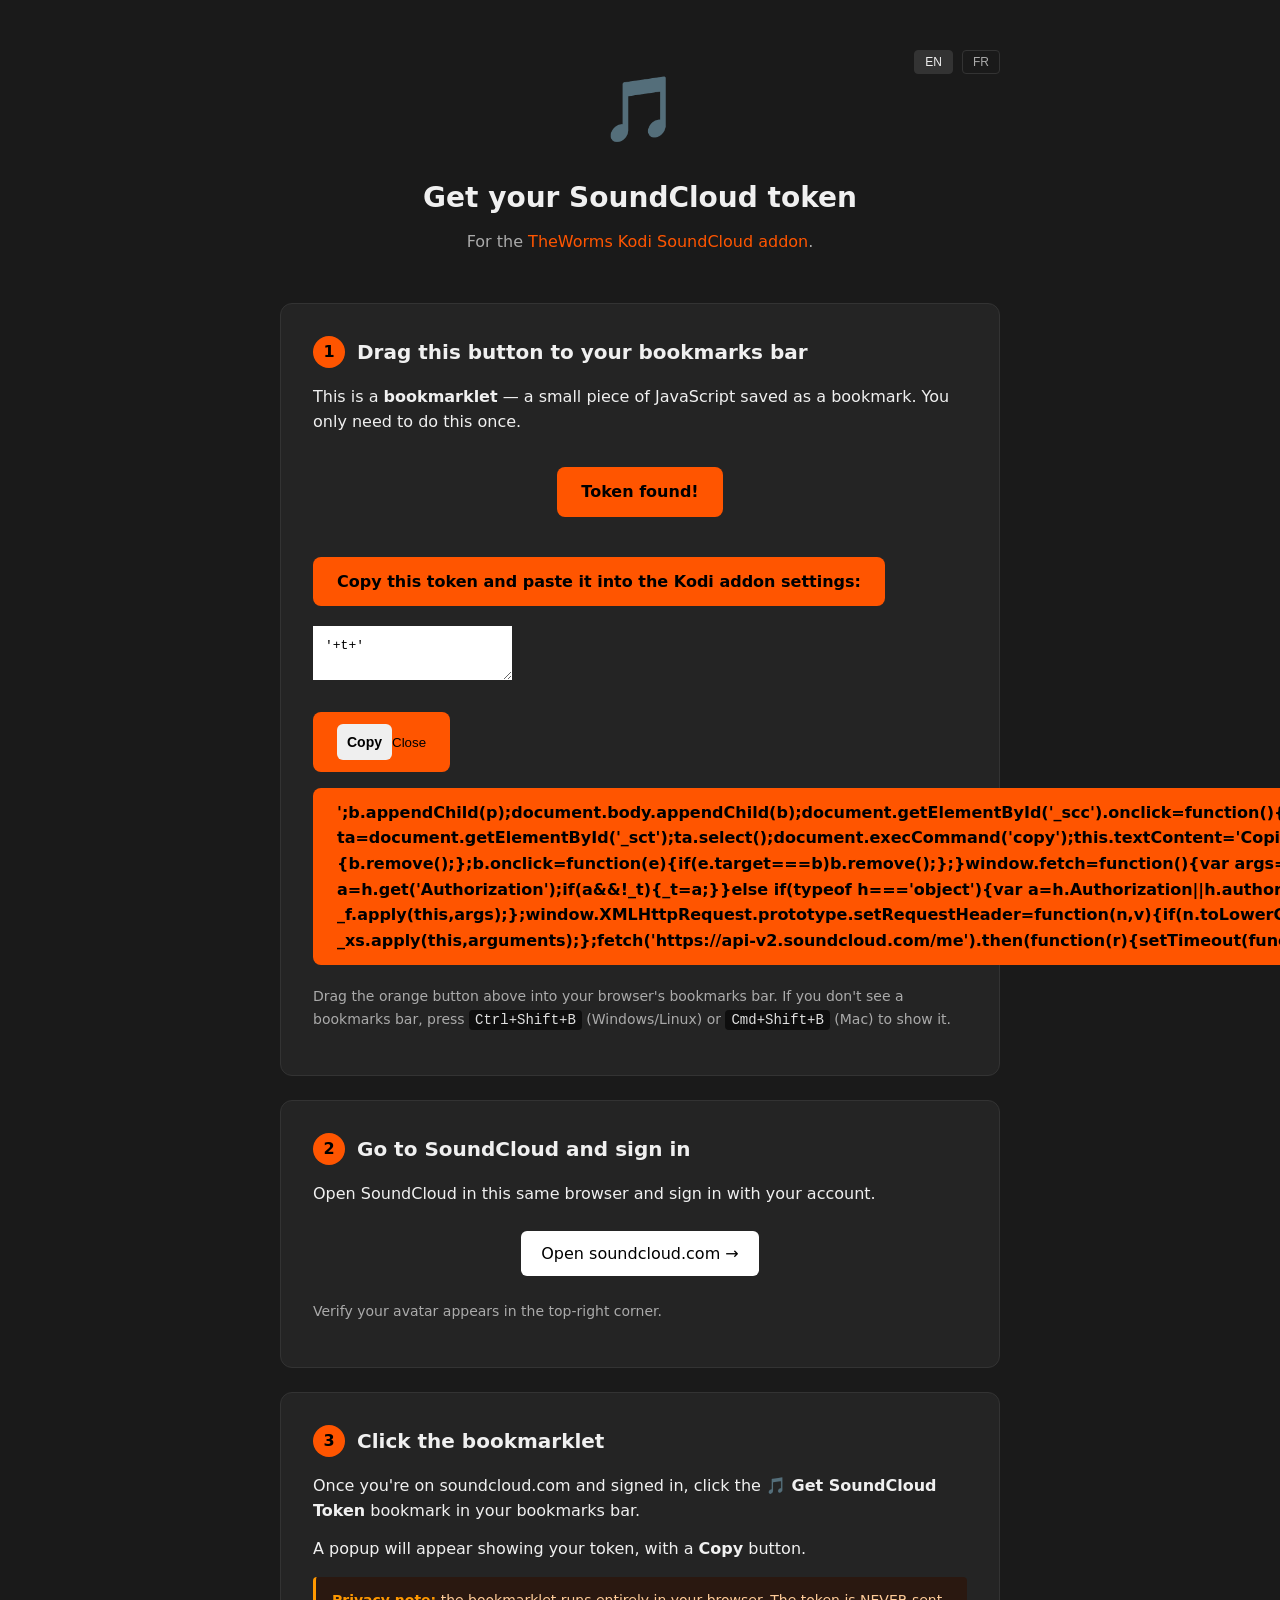
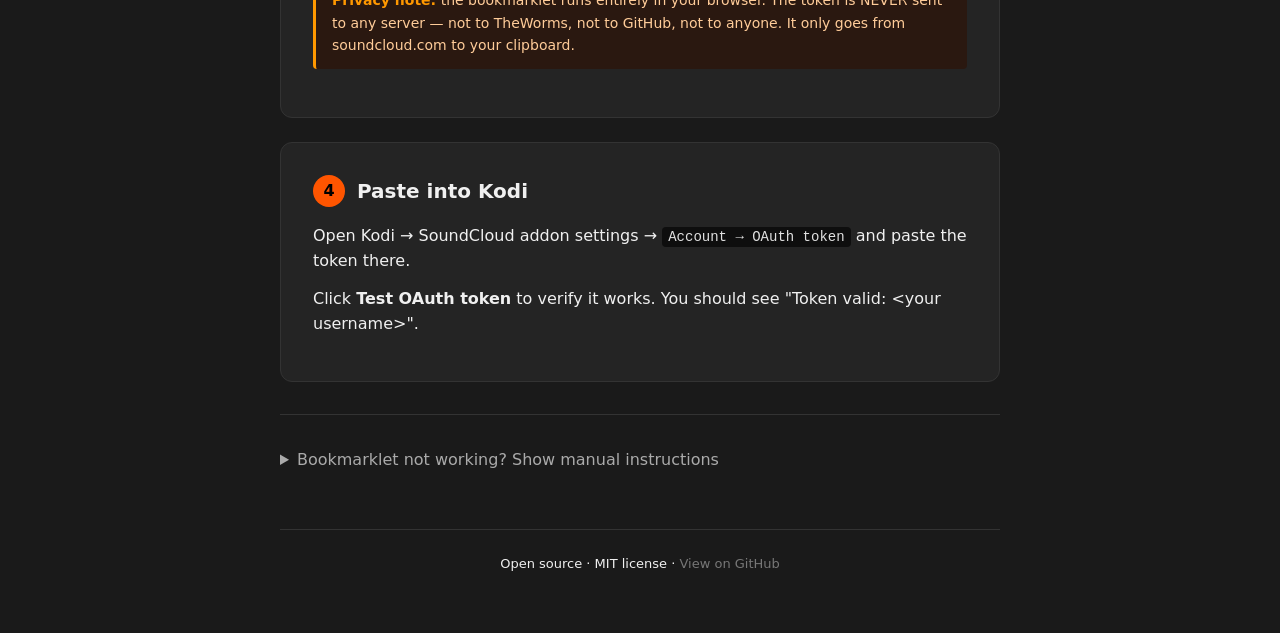
==== docs/get-token.html @ a40ebe68 "Release 5.9.5 — web helper + bookmarklet for token retrieval" ====
<!DOCTYPE html>
<html lang="en">
<head>
<meta charset="UTF-8">
<meta name="viewport" content="width=device-width, initial-scale=1.0">
<title>Get your SoundCloud OAuth token — Kodi addon helper</title>
<meta name="description" content="Helper page for the Kodi SoundCloud addon: drag the bookmarklet to your browser, click it while logged into soundcloud.com, copy the token, paste into Kodi.">
<style>
:root {
  --bg: #1a1a1a;
  --bg-elev: #242424;
  --bg-code: #0e0e0e;
  --fg: #f0f0f0;
  --fg-dim: #aaa;
  --fg-muted: #777;
  --accent: #ff5500;
  --accent-hover: #ff7733;
  --border: #333;
  --success: #4caf50;
  --warning: #ff9800;
}
* { box-sizing: border-box; margin: 0; padding: 0; }
body {
  font-family: -apple-system, BlinkMacSystemFont, "Segoe UI", system-ui, sans-serif;
  background: var(--bg);
  color: var(--fg);
  line-height: 1.6;
  padding: 0 16px;
}
.container {
  max-width: 720px;
  margin: 0 auto;
  padding: 48px 0;
}
header {
  text-align: center;
  margin-bottom: 48px;
}
header .logo {
  display: inline-block;
  font-size: 64px;
  margin-bottom: 16px;
}
h1 {
  font-size: 28px;
  font-weight: 600;
  margin-bottom: 8px;
}
header p {
  color: var(--fg-dim);
  font-size: 16px;
}
section {
  background: var(--bg-elev);
  border-radius: 12px;
  padding: 32px;
  margin-bottom: 24px;
  border: 1px solid var(--border);
}
section h2 {
  font-size: 20px;
  margin-bottom: 16px;
  display: flex;
  align-items: center;
  gap: 12px;
}
section h2 .step-num {
  display: inline-flex;
  align-items: center;
  justify-content: center;
  width: 32px;
  height: 32px;
  background: var(--accent);
  color: #000;
  font-weight: 700;
  border-radius: 50%;
  font-size: 16px;
  flex-shrink: 0;
}
p { margin-bottom: 12px; color: var(--fg); }
p.subtle { color: var(--fg-dim); font-size: 14px; }
a { color: var(--accent); text-decoration: none; }
a:hover { color: var(--accent-hover); text-decoration: underline; }
.bookmarklet {
  display: inline-block;
  background: var(--accent);
  color: #000;
  padding: 12px 24px;
  border-radius: 8px;
  font-weight: 600;
  font-size: 16px;
  text-decoration: none;
  cursor: grab;
  margin: 8px 0;
  user-select: none;
  transition: background 0.15s;
}
.bookmarklet:hover {
  background: var(--accent-hover);
  text-decoration: none;
}
.bookmarklet:active { cursor: grabbing; }
.btn-soundcloud {
  display: inline-block;
  background: #fff;
  color: #000;
  padding: 10px 20px;
  border-radius: 6px;
  font-weight: 500;
  margin: 8px 0;
}
.btn-soundcloud:hover { background: #f0f0f0; text-decoration: none; color: #000; }
code, .code-block {
  font-family: "SF Mono", Menlo, Consolas, monospace;
  background: var(--bg-code);
  padding: 2px 6px;
  border-radius: 4px;
  font-size: 14px;
  color: #e0e0e0;
}
.code-block {
  display: block;
  padding: 12px 16px;
  border-radius: 6px;
  word-break: break-all;
  margin: 12px 0;
  border: 1px solid var(--border);
}
ol { padding-left: 24px; margin: 12px 0; }
ol li { margin-bottom: 8px; }
.note {
  background: #2a1810;
  border-left: 3px solid var(--warning);
  padding: 12px 16px;
  margin: 16px 0;
  border-radius: 4px;
  font-size: 14px;
  color: #ffcc99;
}
.note strong { color: var(--warning); }
.fallback {
  margin-top: 32px;
  padding-top: 24px;
  border-top: 1px solid var(--border);
}
.fallback summary {
  cursor: pointer;
  font-weight: 500;
  padding: 8px 0;
  color: var(--fg-dim);
}
.fallback summary:hover { color: var(--fg); }
.fallback[open] summary { margin-bottom: 16px; }
footer {
  text-align: center;
  margin-top: 48px;
  padding-top: 24px;
  border-top: 1px solid var(--border);
  color: var(--fg-muted);
  font-size: 13px;
}
footer a { color: var(--fg-muted); }
.lang-switch {
  text-align: right;
  margin-bottom: -16px;
}
.lang-switch button {
  background: transparent;
  border: 1px solid var(--border);
  color: var(--fg-dim);
  padding: 4px 10px;
  border-radius: 4px;
  font-size: 12px;
  cursor: pointer;
  margin-left: 4px;
}
.lang-switch button.active {
  background: var(--border);
  color: var(--fg);
}
[data-lang-fr] { display: none; }
body.lang-fr [data-lang-fr] { display: block; }
body.lang-fr [data-lang-en] { display: none; }
body.lang-fr .lang-switch button[data-lang="en"] { background: transparent; color: var(--fg-dim); }
body.lang-fr .lang-switch button[data-lang="fr"] { background: var(--border); color: var(--fg); }
</style>
</head>
<body>
<div class="container">

<div class="lang-switch">
  <button data-lang="en" class="active" onclick="document.body.classList.remove('lang-fr')">EN</button>
  <button data-lang="fr" onclick="document.body.classList.add('lang-fr')">FR</button>
</div>

<header>
  <div class="logo">🎵</div>
  <h1 data-lang-en>Get your SoundCloud token</h1>
  <h1 data-lang-fr>Obtenez votre jeton SoundCloud</h1>
  <p data-lang-en>For the <a href="https://github.com/TheWorms/kodi-addon-soundcloud">TheWorms Kodi SoundCloud addon</a>.</p>
  <p data-lang-fr>Pour le <a href="https://github.com/TheWorms/kodi-addon-soundcloud">module SoundCloud Kodi de TheWorms</a>.</p>
</header>

<section>
  <h2><span class="step-num">1</span> <span data-lang-en>Drag this button to your bookmarks bar</span><span data-lang-fr>Glissez ce bouton dans votre barre de favoris</span></h2>
  <p data-lang-en>This is a <strong>bookmarklet</strong> — a small piece of JavaScript saved as a bookmark. You only need to do this once.</p>
  <p data-lang-fr>C'est un <strong>bookmarklet</strong> — un petit script JavaScript sauvegardé comme favori. À faire une seule fois.</p>

  <p style="text-align: center; margin: 24px 0;">
    <a class="bookmarklet" href="javascript:(function(){var _f=window.fetch;var _x=window.XMLHttpRequest.prototype.open;var _xs=window.XMLHttpRequest.prototype.setRequestHeader;var _t=null;function _show(t){if(t&&t.startsWith('OAuth ')){t=t.substring(6);}if(!t){alert('Token not found. Make sure you are logged into SoundCloud and try refreshing the page first.');return;}var b=document.createElement('div');b.style.cssText='position:fixed;top:0;left:0;width:100%25;height:100%25;background:rgba(0,0,0,0.85);z-index:2147483647;display:flex;align-items:center;justify-content:center;font-family:system-ui,sans-serif;';var p=document.createElement('div');p.style.cssText='background:%23242424;color:%23f0f0f0;padding:32px;border-radius:12px;max-width:520px;width:90%25;box-shadow:0 20px 60px rgba(0,0,0,0.5);border:1px solid %23333;';p.innerHTML='<h2 style=\"font-size:20px;margin:0 0 16px 0;color:%23ff5500;\">Token found!</h2><p style=\"margin:0 0 12px 0;color:%23aaa;\">Copy this token and paste it into the Kodi addon settings:</p><textarea readonly style=\"width:100%25;font-family:monospace;font-size:13px;padding:12px;background:%230e0e0e;color:%23f0f0f0;border:1px solid %23444;border-radius:6px;resize:none;height:80px;word-break:break-all;\" id=\"_sct\">'+t+'</textarea><div style=\"display:flex;gap:8px;margin-top:16px;\"><button id=\"_scc\" style=\"flex:1;background:%23ff5500;color:%23000;border:0;padding:10px;border-radius:6px;font-weight:600;cursor:pointer;font-size:14px;\">Copy</button><button id=\"_scx\" style=\"flex:1;background:transparent;color:%23aaa;border:1px solid %23444;padding:10px;border-radius:6px;cursor:pointer;font-size:14px;\">Close</button></div>';b.appendChild(p);document.body.appendChild(b);document.getElementById('_scc').onclick=function(){var ta=document.getElementById('_sct');ta.select();document.execCommand('copy');this.textContent='Copied!';this.style.background='%234caf50';};document.getElementById('_scx').onclick=function(){b.remove();};b.onclick=function(e){if(e.target===b)b.remove();};}window.fetch=function(){var args=arguments;if(args[1]&&args[1].headers){var h=args[1].headers;if(h instanceof Headers){var a=h.get('Authorization');if(a&&!_t){_t=a;}}else if(typeof h==='object'){var a=h.Authorization||h.authorization;if(a&&!_t){_t=a;}}}return _f.apply(this,args);};window.XMLHttpRequest.prototype.setRequestHeader=function(n,v){if(n.toLowerCase()==='authorization'&&v&&!_t){_t=v;}return _xs.apply(this,arguments);};fetch('https://api-v2.soundcloud.com/me').then(function(r){setTimeout(function(){_show(_t);},100);}).catch(function(){_show(_t);});})();">🎵 Get SoundCloud Token</a>
  </p>

  <p class="subtle" data-lang-en>Drag the orange button above into your browser's bookmarks bar. If you don't see a bookmarks bar, press <code>Ctrl+Shift+B</code> (Windows/Linux) or <code>Cmd+Shift+B</code> (Mac) to show it.</p>
  <p class="subtle" data-lang-fr>Glissez le bouton orange ci-dessus dans la barre de favoris de votre navigateur. Si vous ne voyez pas la barre de favoris, appuyez sur <code>Ctrl+Maj+B</code> (Windows/Linux) ou <code>Cmd+Maj+B</code> (Mac) pour l'afficher.</p>
</section>

<section>
  <h2><span class="step-num">2</span> <span data-lang-en>Go to SoundCloud and sign in</span><span data-lang-fr>Allez sur SoundCloud et connectez-vous</span></h2>
  <p data-lang-en>Open SoundCloud in this same browser and sign in with your account.</p>
  <p data-lang-fr>Ouvrez SoundCloud dans ce même navigateur et connectez-vous à votre compte.</p>
  <p style="text-align: center; margin: 16px 0;">
    <a href="https://soundcloud.com" target="_blank" class="btn-soundcloud" data-lang-en>Open soundcloud.com →</a>
    <a href="https://soundcloud.com" target="_blank" class="btn-soundcloud" data-lang-fr>Ouvrir soundcloud.com →</a>
  </p>
  <p class="subtle" data-lang-en>Verify your avatar appears in the top-right corner.</p>
  <p class="subtle" data-lang-fr>Vérifiez que votre avatar apparaît en haut à droite.</p>
</section>

<section>
  <h2><span class="step-num">3</span> <span data-lang-en>Click the bookmarklet</span><span data-lang-fr>Cliquez sur le bookmarklet</span></h2>
  <p data-lang-en>Once you're on soundcloud.com and signed in, click the <strong>🎵 Get SoundCloud Token</strong> bookmark in your bookmarks bar.</p>
  <p data-lang-fr>Une fois sur soundcloud.com et connecté, cliquez sur le favori <strong>🎵 Get SoundCloud Token</strong> dans votre barre de favoris.</p>
  <p data-lang-en>A popup will appear showing your token, with a <strong>Copy</strong> button.</p>
  <p data-lang-fr>Une popup apparaîtra avec votre jeton et un bouton <strong>Copy</strong>.</p>

  <div class="note">
    <strong data-lang-en>Privacy note:</strong>
    <strong data-lang-fr>Note sur la confidentialité :</strong>
    <span data-lang-en> the bookmarklet runs entirely in your browser. The token is NEVER sent to any server — not to TheWorms, not to GitHub, not to anyone. It only goes from soundcloud.com to your clipboard.</span>
    <span data-lang-fr> le bookmarklet s'exécute entièrement dans votre navigateur. Le jeton n'est JAMAIS envoyé à un serveur — ni à TheWorms, ni à GitHub, à personne. Il va uniquement de soundcloud.com vers votre presse-papier.</span>
  </div>
</section>

<section>
  <h2><span class="step-num">4</span> <span data-lang-en>Paste into Kodi</span><span data-lang-fr>Collez dans Kodi</span></h2>
  <p data-lang-en>Open Kodi → SoundCloud addon settings → <code>Account → OAuth token</code> and paste the token there.</p>
  <p data-lang-fr>Ouvrez Kodi → paramètres du module SoundCloud → <code>Compte → Jeton OAuth</code> et collez le jeton.</p>
  <p data-lang-en>Click <strong>Test OAuth token</strong> to verify it works. You should see "Token valid: &lt;your username&gt;".</p>
  <p data-lang-fr>Cliquez sur <strong>Tester le jeton</strong> pour vérifier. Vous devriez voir "Jeton valide : &lt;votre nom d'utilisateur&gt;".</p>
</section>

<details class="fallback">
  <summary data-lang-en>Bookmarklet not working? Show manual instructions</summary>
  <summary data-lang-fr>Le bookmarklet ne fonctionne pas ? Voir les instructions manuelles</summary>

  <p data-lang-en>If the bookmarklet doesn't work (some browser policies block them), follow this manual procedure:</p>
  <p data-lang-fr>Si le bookmarklet ne fonctionne pas (certaines politiques de navigateur les bloquent), suivez cette procédure manuelle :</p>

  <ol>
    <li data-lang-en>Open <a href="https://soundcloud.com" target="_blank">https://soundcloud.com</a> and sign in.</li>
    <li data-lang-fr>Ouvrez <a href="https://soundcloud.com" target="_blank">https://soundcloud.com</a> et connectez-vous.</li>

    <li data-lang-en>Press <code>F12</code> to open Developer Tools.</li>
    <li data-lang-fr>Appuyez sur <code>F12</code> pour ouvrir les outils développeur.</li>

    <li data-lang-en>Click the <strong>Network</strong> tab.</li>
    <li data-lang-fr>Cliquez sur l'onglet <strong>Network</strong>.</li>

    <li data-lang-en>In the filter box, type: <code>api-v2</code></li>
    <li data-lang-fr>Dans le filtre, tapez : <code>api-v2</code></li>

    <li data-lang-en>Reload the page with <code>F5</code>.</li>
    <li data-lang-fr>Rechargez la page avec <code>F5</code>.</li>

    <li data-lang-en>Click any request in the list (e.g. <code>me</code> or <code>featured-tracks</code>).</li>
    <li data-lang-fr>Cliquez sur une requête (ex. <code>me</code> ou <code>featured-tracks</code>).</li>

    <li data-lang-en>Scroll to <strong>Request Headers</strong> in the right panel.</li>
    <li data-lang-fr>Défilez jusqu'à <strong>Request Headers</strong> dans le panneau de droite.</li>

    <li data-lang-en>Find the line <code>Authorization: OAuth XXXXXX</code>.</li>
    <li data-lang-fr>Trouvez la ligne <code>Authorization: OAuth XXXXXX</code>.</li>

    <li data-lang-en>Copy <strong>only what comes after</strong> <code>OAuth </code> (no leading space).</li>
    <li data-lang-fr>Copiez <strong>uniquement ce qui suit</strong> <code>OAuth </code> (sans espace au début).</li>

    <li data-lang-en>Paste into Kodi addon settings → Account → OAuth token.</li>
    <li data-lang-fr>Collez dans les paramètres Kodi → Compte → Jeton OAuth.</li>
  </ol>

  <p class="subtle" data-lang-en><strong>Common mistake:</strong> do not copy the cookie named <code>oauth_token</code> (under Application → Cookies). It looks similar but is rejected by the API.</p>
  <p class="subtle" data-lang-fr><strong>Erreur courante :</strong> ne copiez pas le cookie nommé <code>oauth_token</code> (sous Application → Cookies). Il ressemble beaucoup mais est rejeté par l'API.</p>
</details>

<footer>
  <p data-lang-en>Open source · MIT license · <a href="https://github.com/TheWorms/kodi-addon-soundcloud">View on GitHub</a></p>
  <p data-lang-fr>Open source · Licence MIT · <a href="https://github.com/TheWorms/kodi-addon-soundcloud">Voir sur GitHub</a></p>
</footer>

</div>

<script>
// Auto-detect French browser language
if (navigator.language && navigator.language.toLowerCase().startsWith('fr')) {
  document.body.classList.add('lang-fr');
  document.querySelectorAll('.lang-switch button').forEach(function(b) {
    b.classList.remove('active');
    if (b.dataset.lang === 'fr') b.classList.add('active');
  });
}
</script>

</body>
</html>
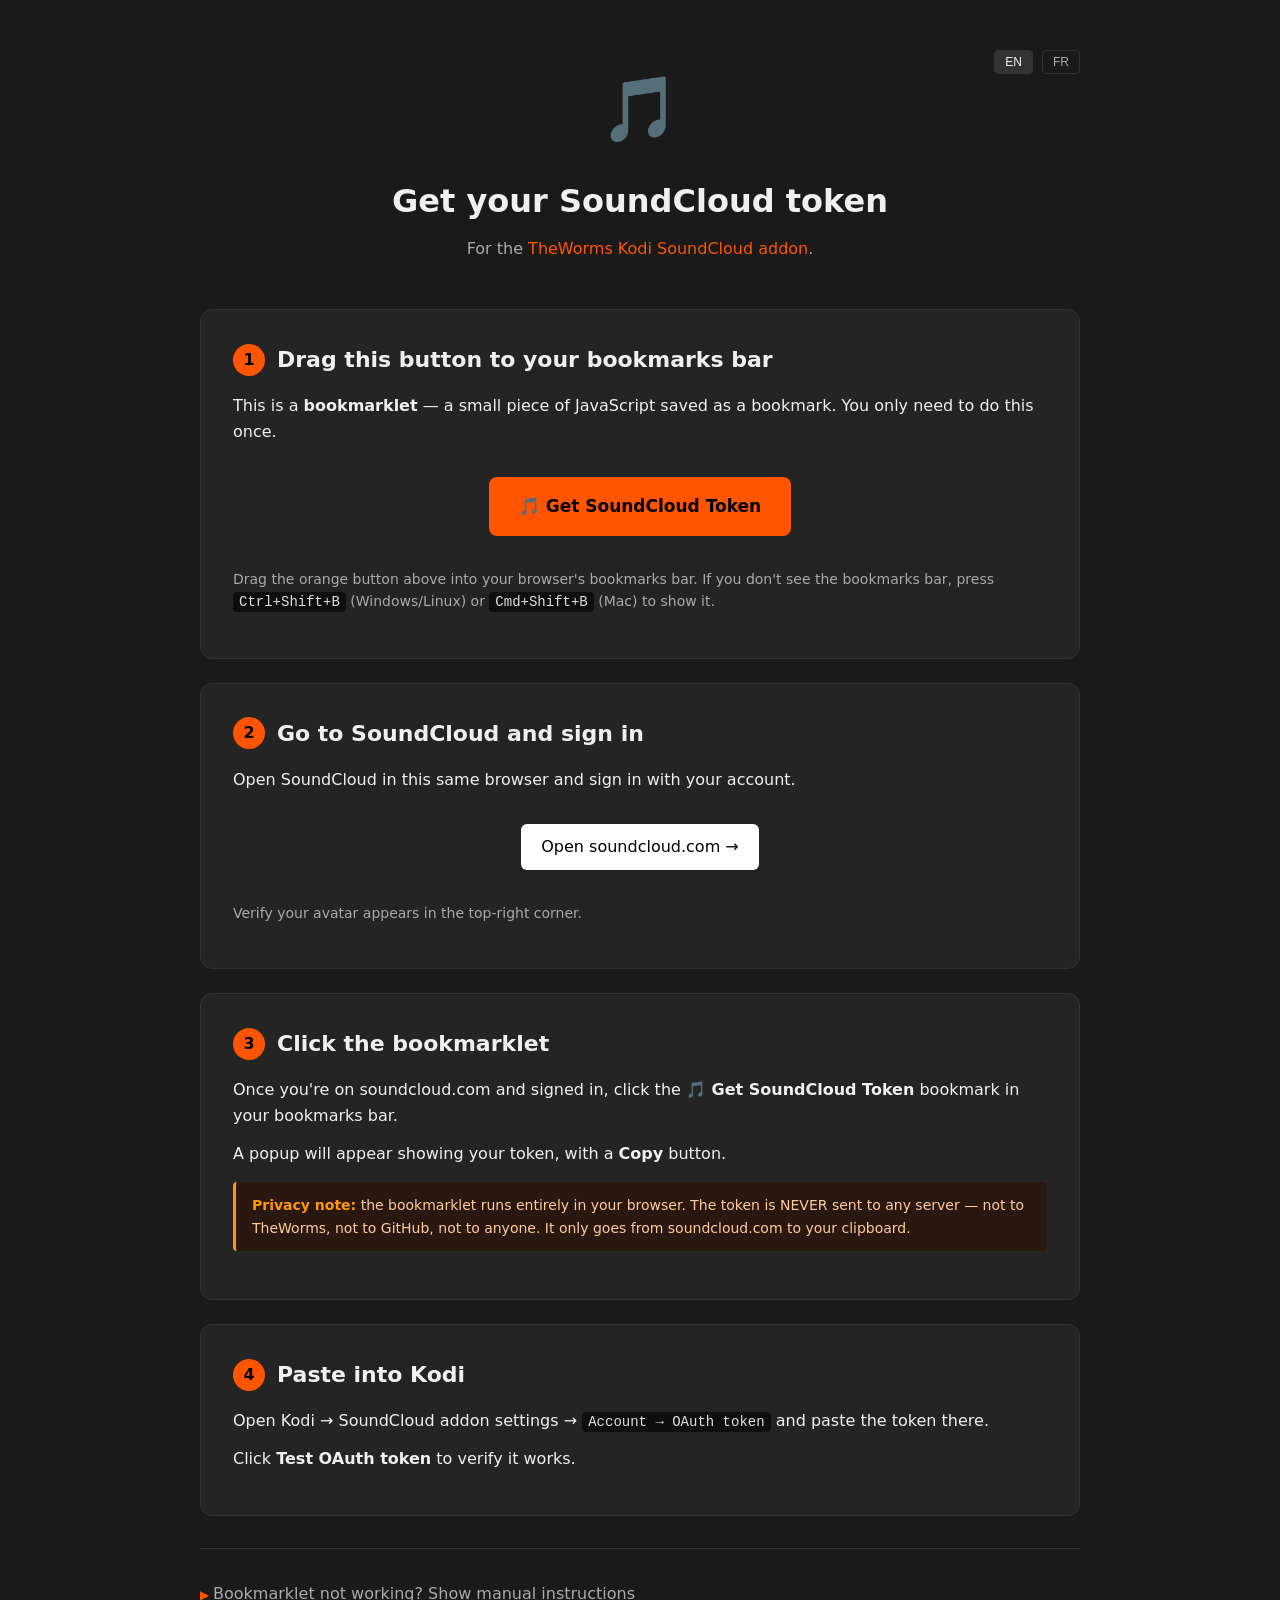
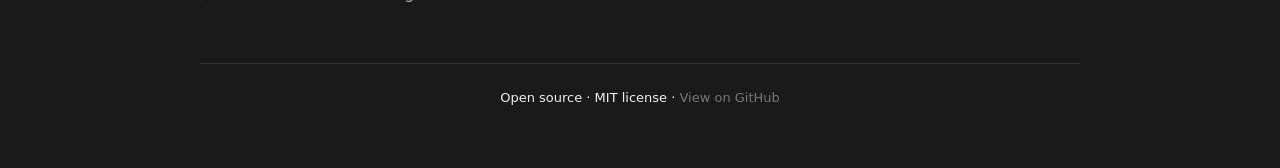
==== commit 9900d6ab: "Release 5.9.6 — helper page HTML injection fix" ====
--- a/docs/get-token.html
+++ b/docs/get-token.html
@@ -26,9 +26,10 @@
   color: var(--fg);
   line-height: 1.6;
   padding: 0 16px;
+  min-height: 100vh;
 }
 .container {
-  max-width: 720px;
+  max-width: 880px;
   margin: 0 auto;
   padding: 48px 0;
 }
@@ -42,7 +43,7 @@
   margin-bottom: 16px;
 }
 h1 {
-  font-size: 28px;
+  font-size: 32px;
   font-weight: 600;
   margin-bottom: 8px;
 }
@@ -58,7 +59,7 @@
   border: 1px solid var(--border);
 }
 section h2 {
-  font-size: 20px;
+  font-size: 22px;
   margin-bottom: 16px;
   display: flex;
   align-items: center;
@@ -81,35 +82,46 @@
 p.subtle { color: var(--fg-dim); font-size: 14px; }
 a { color: var(--accent); text-decoration: none; }
 a:hover { color: var(--accent-hover); text-decoration: underline; }
-.bookmarklet {
+#bookmarklet-btn {
   display: inline-block;
   background: var(--accent);
-  color: #000;
-  padding: 12px 24px;
+  color: #000 !important;
+  padding: 14px 28px;
   border-radius: 8px;
-  font-weight: 600;
-  font-size: 16px;
+  font-weight: 700;
+  font-size: 17px;
   text-decoration: none;
   cursor: grab;
   margin: 8px 0;
   user-select: none;
-  transition: background 0.15s;
-}
-.bookmarklet:hover {
+  transition: background 0.15s, transform 0.15s;
+  border: 2px solid transparent;
+}
+#bookmarklet-btn:hover {
   background: var(--accent-hover);
   text-decoration: none;
-}
-.bookmarklet:active { cursor: grabbing; }
+  color: #000 !important;
+  transform: translateY(-1px);
+}
+#bookmarklet-btn:active {
+  cursor: grabbing;
+  transform: translateY(0);
+}
 .btn-soundcloud {
   display: inline-block;
   background: #fff;
-  color: #000;
+  color: #000 !important;
   padding: 10px 20px;
   border-radius: 6px;
   font-weight: 500;
   margin: 8px 0;
-}
-.btn-soundcloud:hover { background: #f0f0f0; text-decoration: none; color: #000; }
+  text-decoration: none;
+}
+.btn-soundcloud:hover {
+  background: #f0f0f0;
+  text-decoration: none;
+  color: #000 !important;
+}
 code, .code-block {
   font-family: "SF Mono", Menlo, Consolas, monospace;
   background: var(--bg-code);
@@ -148,7 +160,15 @@
   font-weight: 500;
   padding: 8px 0;
   color: var(--fg-dim);
-}
+  list-style: none;
+}
+.fallback summary::-webkit-details-marker { display: none; }
+.fallback summary::before {
+  content: '\25B6  ';
+  color: var(--accent);
+  font-size: 12px;
+}
+.fallback[open] summary::before { content: '\25BC  '; }
 .fallback summary:hover { color: var(--fg); }
 .fallback[open] summary { margin-bottom: 16px; }
 footer {
@@ -183,6 +203,7 @@
 body.lang-fr [data-lang-en] { display: none; }
 body.lang-fr .lang-switch button[data-lang="en"] { background: transparent; color: var(--fg-dim); }
 body.lang-fr .lang-switch button[data-lang="fr"] { background: var(--border); color: var(--fg); }
+.center { text-align: center; margin: 24px 0; }
 </style>
 </head>
 <body>
@@ -194,7 +215,7 @@
 </div>
 
 <header>
-  <div class="logo">🎵</div>
+  <div class="logo">&#127925;</div>
   <h1 data-lang-en>Get your SoundCloud token</h1>
   <h1 data-lang-fr>Obtenez votre jeton SoundCloud</h1>
   <p data-lang-en>For the <a href="https://github.com/TheWorms/kodi-addon-soundcloud">TheWorms Kodi SoundCloud addon</a>.</p>
@@ -202,51 +223,67 @@
 </header>
 
 <section>
-  <h2><span class="step-num">1</span> <span data-lang-en>Drag this button to your bookmarks bar</span><span data-lang-fr>Glissez ce bouton dans votre barre de favoris</span></h2>
-  <p data-lang-en>This is a <strong>bookmarklet</strong> — a small piece of JavaScript saved as a bookmark. You only need to do this once.</p>
-  <p data-lang-fr>C'est un <strong>bookmarklet</strong> — un petit script JavaScript sauvegardé comme favori. À faire une seule fois.</p>
-
-  <p style="text-align: center; margin: 24px 0;">
-    <a class="bookmarklet" href="javascript:(function(){var _f=window.fetch;var _x=window.XMLHttpRequest.prototype.open;var _xs=window.XMLHttpRequest.prototype.setRequestHeader;var _t=null;function _show(t){if(t&&t.startsWith('OAuth ')){t=t.substring(6);}if(!t){alert('Token not found. Make sure you are logged into SoundCloud and try refreshing the page first.');return;}var b=document.createElement('div');b.style.cssText='position:fixed;top:0;left:0;width:100%25;height:100%25;background:rgba(0,0,0,0.85);z-index:2147483647;display:flex;align-items:center;justify-content:center;font-family:system-ui,sans-serif;';var p=document.createElement('div');p.style.cssText='background:%23242424;color:%23f0f0f0;padding:32px;border-radius:12px;max-width:520px;width:90%25;box-shadow:0 20px 60px rgba(0,0,0,0.5);border:1px solid %23333;';p.innerHTML='<h2 style=\"font-size:20px;margin:0 0 16px 0;color:%23ff5500;\">Token found!</h2><p style=\"margin:0 0 12px 0;color:%23aaa;\">Copy this token and paste it into the Kodi addon settings:</p><textarea readonly style=\"width:100%25;font-family:monospace;font-size:13px;padding:12px;background:%230e0e0e;color:%23f0f0f0;border:1px solid %23444;border-radius:6px;resize:none;height:80px;word-break:break-all;\" id=\"_sct\">'+t+'</textarea><div style=\"display:flex;gap:8px;margin-top:16px;\"><button id=\"_scc\" style=\"flex:1;background:%23ff5500;color:%23000;border:0;padding:10px;border-radius:6px;font-weight:600;cursor:pointer;font-size:14px;\">Copy</button><button id=\"_scx\" style=\"flex:1;background:transparent;color:%23aaa;border:1px solid %23444;padding:10px;border-radius:6px;cursor:pointer;font-size:14px;\">Close</button></div>';b.appendChild(p);document.body.appendChild(b);document.getElementById('_scc').onclick=function(){var ta=document.getElementById('_sct');ta.select();document.execCommand('copy');this.textContent='Copied!';this.style.background='%234caf50';};document.getElementById('_scx').onclick=function(){b.remove();};b.onclick=function(e){if(e.target===b)b.remove();};}window.fetch=function(){var args=arguments;if(args[1]&&args[1].headers){var h=args[1].headers;if(h instanceof Headers){var a=h.get('Authorization');if(a&&!_t){_t=a;}}else if(typeof h==='object'){var a=h.Authorization||h.authorization;if(a&&!_t){_t=a;}}}return _f.apply(this,args);};window.XMLHttpRequest.prototype.setRequestHeader=function(n,v){if(n.toLowerCase()==='authorization'&&v&&!_t){_t=v;}return _xs.apply(this,arguments);};fetch('https://api-v2.soundcloud.com/me').then(function(r){setTimeout(function(){_show(_t);},100);}).catch(function(){_show(_t);});})();">🎵 Get SoundCloud Token</a>
-  </p>
-
-  <p class="subtle" data-lang-en>Drag the orange button above into your browser's bookmarks bar. If you don't see a bookmarks bar, press <code>Ctrl+Shift+B</code> (Windows/Linux) or <code>Cmd+Shift+B</code> (Mac) to show it.</p>
+  <h2>
+    <span class="step-num">1</span>
+    <span data-lang-en>Drag this button to your bookmarks bar</span>
+    <span data-lang-fr>Glissez ce bouton dans votre barre de favoris</span>
+  </h2>
+  <p data-lang-en>This is a <strong>bookmarklet</strong> &mdash; a small piece of JavaScript saved as a bookmark. You only need to do this once.</p>
+  <p data-lang-fr>C'est un <strong>bookmarklet</strong> &mdash; un petit script JavaScript sauvegard&eacute; comme favori. &Agrave; faire une seule fois.</p>
+
+  <div class="center">
+    <a id="bookmarklet-btn" href="#" onclick="return false;" draggable="true">&#127925; Get SoundCloud Token</a>
+  </div>
+
+  <p class="subtle" data-lang-en>Drag the orange button above into your browser's bookmarks bar. If you don't see the bookmarks bar, press <code>Ctrl+Shift+B</code> (Windows/Linux) or <code>Cmd+Shift+B</code> (Mac) to show it.</p>
   <p class="subtle" data-lang-fr>Glissez le bouton orange ci-dessus dans la barre de favoris de votre navigateur. Si vous ne voyez pas la barre de favoris, appuyez sur <code>Ctrl+Maj+B</code> (Windows/Linux) ou <code>Cmd+Maj+B</code> (Mac) pour l'afficher.</p>
 </section>
 
 <section>
-  <h2><span class="step-num">2</span> <span data-lang-en>Go to SoundCloud and sign in</span><span data-lang-fr>Allez sur SoundCloud et connectez-vous</span></h2>
+  <h2>
+    <span class="step-num">2</span>
+    <span data-lang-en>Go to SoundCloud and sign in</span>
+    <span data-lang-fr>Allez sur SoundCloud et connectez-vous</span>
+  </h2>
   <p data-lang-en>Open SoundCloud in this same browser and sign in with your account.</p>
-  <p data-lang-fr>Ouvrez SoundCloud dans ce même navigateur et connectez-vous à votre compte.</p>
-  <p style="text-align: center; margin: 16px 0;">
-    <a href="https://soundcloud.com" target="_blank" class="btn-soundcloud" data-lang-en>Open soundcloud.com →</a>
-    <a href="https://soundcloud.com" target="_blank" class="btn-soundcloud" data-lang-fr>Ouvrir soundcloud.com →</a>
-  </p>
+  <p data-lang-fr>Ouvrez SoundCloud dans ce m&ecirc;me navigateur et connectez-vous &agrave; votre compte.</p>
+  <div class="center">
+    <a href="https://soundcloud.com" target="_blank" rel="noopener" class="btn-soundcloud" data-lang-en>Open soundcloud.com &rarr;</a>
+    <a href="https://soundcloud.com" target="_blank" rel="noopener" class="btn-soundcloud" data-lang-fr>Ouvrir soundcloud.com &rarr;</a>
+  </div>
   <p class="subtle" data-lang-en>Verify your avatar appears in the top-right corner.</p>
-  <p class="subtle" data-lang-fr>Vérifiez que votre avatar apparaît en haut à droite.</p>
+  <p class="subtle" data-lang-fr>V&eacute;rifiez que votre avatar appara&icirc;t en haut &agrave; droite.</p>
 </section>
 
 <section>
-  <h2><span class="step-num">3</span> <span data-lang-en>Click the bookmarklet</span><span data-lang-fr>Cliquez sur le bookmarklet</span></h2>
-  <p data-lang-en>Once you're on soundcloud.com and signed in, click the <strong>🎵 Get SoundCloud Token</strong> bookmark in your bookmarks bar.</p>
-  <p data-lang-fr>Une fois sur soundcloud.com et connecté, cliquez sur le favori <strong>🎵 Get SoundCloud Token</strong> dans votre barre de favoris.</p>
+  <h2>
+    <span class="step-num">3</span>
+    <span data-lang-en>Click the bookmarklet</span>
+    <span data-lang-fr>Cliquez sur le bookmarklet</span>
+  </h2>
+  <p data-lang-en>Once you're on soundcloud.com and signed in, click the <strong>&#127925; Get SoundCloud Token</strong> bookmark in your bookmarks bar.</p>
+  <p data-lang-fr>Une fois sur soundcloud.com et connect&eacute;, cliquez sur le favori <strong>&#127925; Get SoundCloud Token</strong> dans votre barre de favoris.</p>
   <p data-lang-en>A popup will appear showing your token, with a <strong>Copy</strong> button.</p>
-  <p data-lang-fr>Une popup apparaîtra avec votre jeton et un bouton <strong>Copy</strong>.</p>
+  <p data-lang-fr>Une popup appara&icirc;tra avec votre jeton et un bouton <strong>Copy</strong>.</p>
 
   <div class="note">
     <strong data-lang-en>Privacy note:</strong>
-    <strong data-lang-fr>Note sur la confidentialité :</strong>
-    <span data-lang-en> the bookmarklet runs entirely in your browser. The token is NEVER sent to any server — not to TheWorms, not to GitHub, not to anyone. It only goes from soundcloud.com to your clipboard.</span>
-    <span data-lang-fr> le bookmarklet s'exécute entièrement dans votre navigateur. Le jeton n'est JAMAIS envoyé à un serveur — ni à TheWorms, ni à GitHub, à personne. Il va uniquement de soundcloud.com vers votre presse-papier.</span>
+    <strong data-lang-fr>Note sur la confidentialit&eacute; :</strong>
+    <span data-lang-en> the bookmarklet runs entirely in your browser. The token is NEVER sent to any server &mdash; not to TheWorms, not to GitHub, not to anyone. It only goes from soundcloud.com to your clipboard.</span>
+    <span data-lang-fr> le bookmarklet s'ex&eacute;cute enti&egrave;rement dans votre navigateur. Le jeton n'est JAMAIS envoy&eacute; &agrave; un serveur &mdash; ni &agrave; TheWorms, ni &agrave; GitHub, &agrave; personne. Il va uniquement de soundcloud.com vers votre presse-papier.</span>
   </div>
 </section>
 
 <section>
-  <h2><span class="step-num">4</span> <span data-lang-en>Paste into Kodi</span><span data-lang-fr>Collez dans Kodi</span></h2>
-  <p data-lang-en>Open Kodi → SoundCloud addon settings → <code>Account → OAuth token</code> and paste the token there.</p>
-  <p data-lang-fr>Ouvrez Kodi → paramètres du module SoundCloud → <code>Compte → Jeton OAuth</code> et collez le jeton.</p>
-  <p data-lang-en>Click <strong>Test OAuth token</strong> to verify it works. You should see "Token valid: &lt;your username&gt;".</p>
-  <p data-lang-fr>Cliquez sur <strong>Tester le jeton</strong> pour vérifier. Vous devriez voir "Jeton valide : &lt;votre nom d'utilisateur&gt;".</p>
+  <h2>
+    <span class="step-num">4</span>
+    <span data-lang-en>Paste into Kodi</span>
+    <span data-lang-fr>Collez dans Kodi</span>
+  </h2>
+  <p data-lang-en>Open Kodi &rarr; SoundCloud addon settings &rarr; <code>Account &rarr; OAuth token</code> and paste the token there.</p>
+  <p data-lang-fr>Ouvrez Kodi &rarr; param&egrave;tres du module SoundCloud &rarr; <code>Compte &rarr; Jeton OAuth</code> et collez le jeton.</p>
+  <p data-lang-en>Click <strong>Test OAuth token</strong> to verify it works.</p>
+  <p data-lang-fr>Cliquez sur <strong>Tester le jeton</strong> pour v&eacute;rifier.</p>
 </section>
 
 <details class="fallback">
@@ -254,52 +291,176 @@
   <summary data-lang-fr>Le bookmarklet ne fonctionne pas ? Voir les instructions manuelles</summary>
 
   <p data-lang-en>If the bookmarklet doesn't work (some browser policies block them), follow this manual procedure:</p>
-  <p data-lang-fr>Si le bookmarklet ne fonctionne pas (certaines politiques de navigateur les bloquent), suivez cette procédure manuelle :</p>
-
-  <ol>
-    <li data-lang-en>Open <a href="https://soundcloud.com" target="_blank">https://soundcloud.com</a> and sign in.</li>
-    <li data-lang-fr>Ouvrez <a href="https://soundcloud.com" target="_blank">https://soundcloud.com</a> et connectez-vous.</li>
-
-    <li data-lang-en>Press <code>F12</code> to open Developer Tools.</li>
-    <li data-lang-fr>Appuyez sur <code>F12</code> pour ouvrir les outils développeur.</li>
-
-    <li data-lang-en>Click the <strong>Network</strong> tab.</li>
-    <li data-lang-fr>Cliquez sur l'onglet <strong>Network</strong>.</li>
-
-    <li data-lang-en>In the filter box, type: <code>api-v2</code></li>
-    <li data-lang-fr>Dans le filtre, tapez : <code>api-v2</code></li>
-
-    <li data-lang-en>Reload the page with <code>F5</code>.</li>
-    <li data-lang-fr>Rechargez la page avec <code>F5</code>.</li>
-
-    <li data-lang-en>Click any request in the list (e.g. <code>me</code> or <code>featured-tracks</code>).</li>
-    <li data-lang-fr>Cliquez sur une requête (ex. <code>me</code> ou <code>featured-tracks</code>).</li>
-
-    <li data-lang-en>Scroll to <strong>Request Headers</strong> in the right panel.</li>
-    <li data-lang-fr>Défilez jusqu'à <strong>Request Headers</strong> dans le panneau de droite.</li>
-
-    <li data-lang-en>Find the line <code>Authorization: OAuth XXXXXX</code>.</li>
-    <li data-lang-fr>Trouvez la ligne <code>Authorization: OAuth XXXXXX</code>.</li>
-
-    <li data-lang-en>Copy <strong>only what comes after</strong> <code>OAuth </code> (no leading space).</li>
-    <li data-lang-fr>Copiez <strong>uniquement ce qui suit</strong> <code>OAuth </code> (sans espace au début).</li>
-
-    <li data-lang-en>Paste into Kodi addon settings → Account → OAuth token.</li>
-    <li data-lang-fr>Collez dans les paramètres Kodi → Compte → Jeton OAuth.</li>
+  <p data-lang-fr>Si le bookmarklet ne fonctionne pas (certaines politiques de navigateur les bloquent), suivez cette proc&eacute;dure manuelle :</p>
+
+  <ol data-lang-en>
+    <li>Open <a href="https://soundcloud.com" target="_blank" rel="noopener">https://soundcloud.com</a> and sign in.</li>
+    <li>Press <code>F12</code> to open Developer Tools.</li>
+    <li>Click the <strong>Network</strong> tab.</li>
+    <li>In the filter box, type: <code>api-v2</code></li>
+    <li>Reload the page with <code>F5</code>.</li>
+    <li>Click any request in the list (e.g. <code>me</code> or <code>featured-tracks</code>).</li>
+    <li>Scroll to <strong>Request Headers</strong> in the right panel.</li>
+    <li>Find the line <code>Authorization: OAuth XXXXXX</code>.</li>
+    <li>Copy <strong>only what comes after</strong> <code>OAuth&nbsp;</code> (no leading space).</li>
+    <li>Paste into Kodi addon settings &rarr; Account &rarr; OAuth token.</li>
   </ol>
 
-  <p class="subtle" data-lang-en><strong>Common mistake:</strong> do not copy the cookie named <code>oauth_token</code> (under Application → Cookies). It looks similar but is rejected by the API.</p>
-  <p class="subtle" data-lang-fr><strong>Erreur courante :</strong> ne copiez pas le cookie nommé <code>oauth_token</code> (sous Application → Cookies). Il ressemble beaucoup mais est rejeté par l'API.</p>
+  <ol data-lang-fr>
+    <li>Ouvrez <a href="https://soundcloud.com" target="_blank" rel="noopener">https://soundcloud.com</a> et connectez-vous.</li>
+    <li>Appuyez sur <code>F12</code> pour ouvrir les outils d&eacute;veloppeur.</li>
+    <li>Cliquez sur l'onglet <strong>Network</strong>.</li>
+    <li>Dans le filtre, tapez : <code>api-v2</code></li>
+    <li>Rechargez la page avec <code>F5</code>.</li>
+    <li>Cliquez sur une requ&ecirc;te (ex. <code>me</code> ou <code>featured-tracks</code>).</li>
+    <li>D&eacute;filez jusqu'&agrave; <strong>Request Headers</strong> dans le panneau de droite.</li>
+    <li>Trouvez la ligne <code>Authorization: OAuth XXXXXX</code>.</li>
+    <li>Copiez <strong>uniquement ce qui suit</strong> <code>OAuth&nbsp;</code> (sans espace au d&eacute;but).</li>
+    <li>Collez dans les param&egrave;tres Kodi &rarr; Compte &rarr; Jeton OAuth.</li>
+  </ol>
+
+  <p class="subtle" data-lang-en><strong>Common mistake:</strong> do not copy the cookie named <code>oauth_token</code> (under Application &rarr; Cookies). It looks similar but is rejected by the API.</p>
+  <p class="subtle" data-lang-fr><strong>Erreur courante :</strong> ne copiez pas le cookie nomm&eacute; <code>oauth_token</code> (sous Application &rarr; Cookies). Il ressemble beaucoup mais est rejet&eacute; par l'API.</p>
 </details>
 
 <footer>
-  <p data-lang-en>Open source · MIT license · <a href="https://github.com/TheWorms/kodi-addon-soundcloud">View on GitHub</a></p>
-  <p data-lang-fr>Open source · Licence MIT · <a href="https://github.com/TheWorms/kodi-addon-soundcloud">Voir sur GitHub</a></p>
+  <p data-lang-en>Open source &middot; MIT license &middot; <a href="https://github.com/TheWorms/kodi-addon-soundcloud">View on GitHub</a></p>
+  <p data-lang-fr>Open source &middot; Licence MIT &middot; <a href="https://github.com/TheWorms/kodi-addon-soundcloud">Voir sur GitHub</a></p>
 </footer>
 
 </div>
 
 <script>
+/* Build the bookmarklet href programmatically.
+ * Doing this in JS (instead of writing javascript:... inline in HTML)
+ * keeps any DOM elements the bookmarklet builds out of the page parser:
+ * literal angle brackets inside the bookmarklet source never appear in
+ * the page HTML, only inside a string we assign to .href.
+ */
+(function() {
+  function bookmarkletFn() {
+    var _t = null;
+    var _origFetch = window.fetch;
+    var _origXhrSetHeader = window.XMLHttpRequest.prototype.setRequestHeader;
+
+    window.fetch = function() {
+      try {
+        var args = arguments;
+        if (args[1] && args[1].headers) {
+          var h = args[1].headers;
+          if (h instanceof Headers) {
+            var a = h.get('Authorization');
+            if (a && !_t) _t = a;
+          } else if (typeof h === 'object') {
+            var a2 = h.Authorization || h.authorization;
+            if (a2 && !_t) _t = a2;
+          }
+        }
+      } catch (e) {}
+      return _origFetch.apply(this, arguments);
+    };
+
+    window.XMLHttpRequest.prototype.setRequestHeader = function(name, value) {
+      try {
+        if (name && name.toLowerCase() === 'authorization' && value && !_t) {
+          _t = value;
+        }
+      } catch (e) {}
+      return _origXhrSetHeader.apply(this, arguments);
+    };
+
+    function showPopup(token) {
+      if (token && token.indexOf('OAuth ') === 0) {
+        token = token.substring(6);
+      }
+      if (!token) {
+        alert('SoundCloud token not found. Make sure you are signed in to soundcloud.com (avatar visible top-right) and try again. If the page just loaded, wait a few seconds for SoundCloud to make its API calls, then click the bookmarklet again.');
+        return;
+      }
+
+      var overlay = document.createElement('div');
+      overlay.id = '_sc_token_overlay';
+      overlay.style.cssText = 'position:fixed;top:0;left:0;width:100%;height:100%;background:rgba(0,0,0,0.85);z-index:2147483647;display:flex;align-items:center;justify-content:center;font-family:system-ui,-apple-system,sans-serif;';
+
+      var panel = document.createElement('div');
+      panel.style.cssText = 'background:#242424;color:#f0f0f0;padding:32px;border-radius:12px;max-width:560px;width:90%;box-shadow:0 20px 60px rgba(0,0,0,0.5);border:1px solid #333;';
+
+      var title = document.createElement('h2');
+      title.textContent = 'Token found!';
+      title.style.cssText = 'font-size:20px;margin:0 0 16px 0;color:#ff5500;font-weight:600;';
+      panel.appendChild(title);
+
+      var desc = document.createElement('p');
+      desc.textContent = 'Copy this token and paste it into the Kodi addon settings (Account > OAuth token):';
+      desc.style.cssText = 'margin:0 0 12px 0;color:#aaa;font-size:14px;';
+      panel.appendChild(desc);
+
+      var ta = document.createElement('textarea');
+      ta.readOnly = true;
+      ta.value = token;
+      ta.style.cssText = 'width:100%;font-family:monospace;font-size:13px;padding:12px;background:#0e0e0e;color:#f0f0f0;border:1px solid #444;border-radius:6px;resize:none;height:80px;word-break:break-all;box-sizing:border-box;';
+      panel.appendChild(ta);
+
+      var btnRow = document.createElement('div');
+      btnRow.style.cssText = 'display:flex;gap:8px;margin-top:16px;';
+
+      var copyBtn = document.createElement('button');
+      copyBtn.textContent = 'Copy to clipboard';
+      copyBtn.style.cssText = 'flex:1;background:#ff5500;color:#000;border:0;padding:12px;border-radius:6px;font-weight:600;cursor:pointer;font-size:14px;';
+      copyBtn.onclick = function() {
+        ta.select();
+        try {
+          document.execCommand('copy');
+          if (navigator.clipboard) {
+            navigator.clipboard.writeText(token).catch(function(){});
+          }
+          copyBtn.textContent = 'Copied!';
+          copyBtn.style.background = '#4caf50';
+        } catch (e) {
+          copyBtn.textContent = 'Copy failed - select manually';
+        }
+      };
+      btnRow.appendChild(copyBtn);
+
+      var closeBtn = document.createElement('button');
+      closeBtn.textContent = 'Close';
+      closeBtn.style.cssText = 'flex:0 0 100px;background:transparent;color:#aaa;border:1px solid #444;padding:12px;border-radius:6px;cursor:pointer;font-size:14px;';
+      closeBtn.onclick = function() { overlay.remove(); };
+      btnRow.appendChild(closeBtn);
+
+      panel.appendChild(btnRow);
+      overlay.appendChild(panel);
+
+      overlay.onclick = function(e) {
+        if (e.target === overlay) overlay.remove();
+      };
+
+      document.body.appendChild(overlay);
+      setTimeout(function() { ta.select(); }, 50);
+    }
+
+    fetch('https://api-v2.soundcloud.com/me')
+      .then(function() {
+        setTimeout(function() { showPopup(_t); }, 100);
+      })
+      .catch(function() {
+        showPopup(_t);
+      });
+  }
+
+  // Compact the function source, then URL-encode for the href.
+  var src = '(' + bookmarkletFn.toString() + ')();';
+  src = src.replace(/\/\*[\s\S]*?\*\//g, '');
+  src = src.replace(/\/\/[^\n]*/g, '');
+  src = src.replace(/\s+/g, ' ');
+  var href = 'javascript:' + encodeURIComponent(src);
+
+  var btn = document.getElementById('bookmarklet-btn');
+  if (btn) {
+    btn.href = href;
+  }
+})();
+
 // Auto-detect French browser language
 if (navigator.language && navigator.language.toLowerCase().startsWith('fr')) {
   document.body.classList.add('lang-fr');
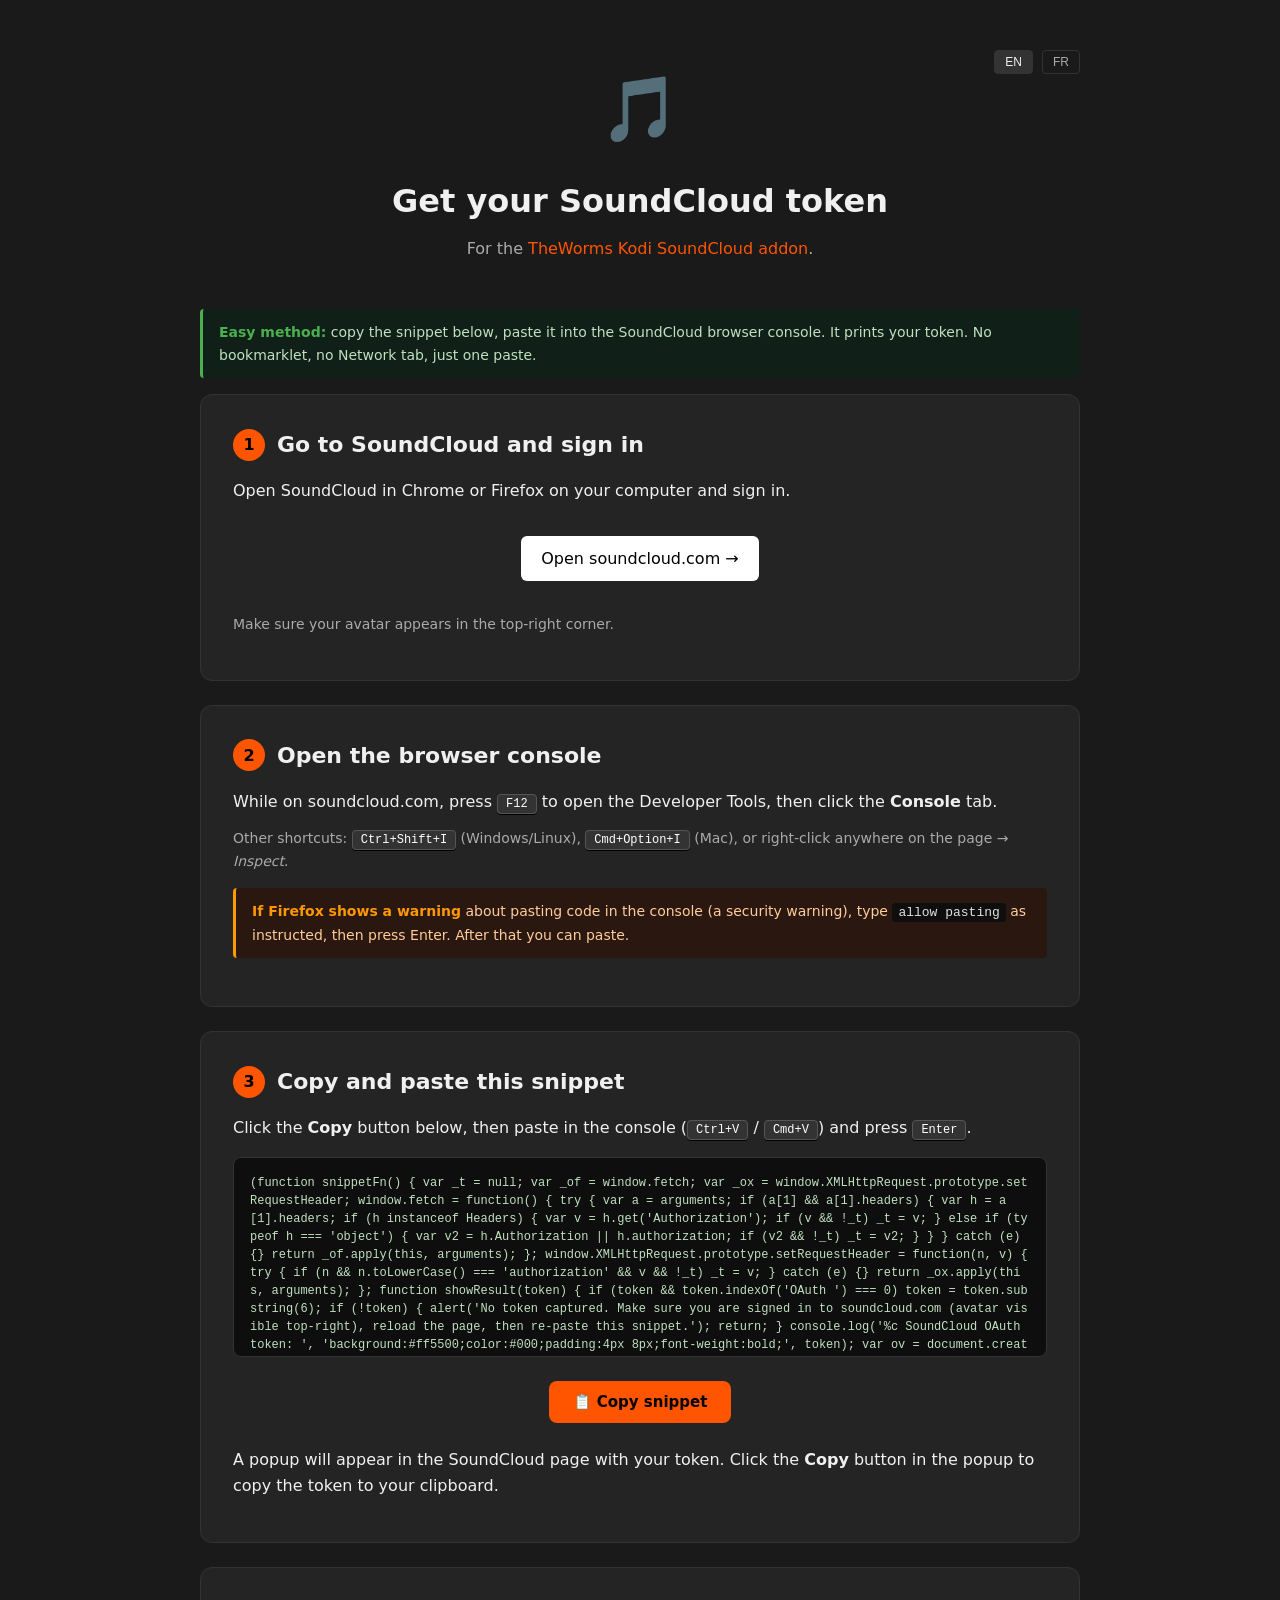
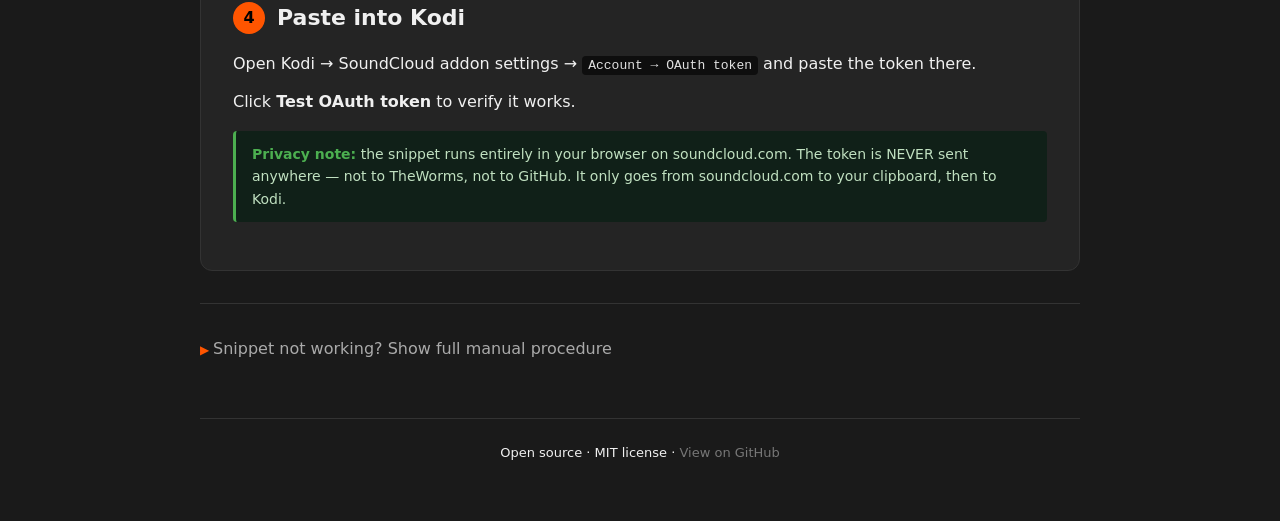
==== commit 27fc0aa3: "Release 5.9.6001 — helper page uses console snippet (CSP-proof)" ====
--- a/docs/get-token.html
+++ b/docs/get-token.html
@@ -4,7 +4,7 @@
 <meta charset="UTF-8">
 <meta name="viewport" content="width=device-width, initial-scale=1.0">
 <title>Get your SoundCloud OAuth token — Kodi addon helper</title>
-<meta name="description" content="Helper page for the Kodi SoundCloud addon: drag the bookmarklet to your browser, click it while logged into soundcloud.com, copy the token, paste into Kodi.">
+<meta name="description" content="Helper page for the Kodi SoundCloud addon: get your SoundCloud OAuth token with a console snippet, no fiddling required.">
 <style>
 :root {
   --bg: #1a1a1a;
@@ -64,6 +64,7 @@
   display: flex;
   align-items: center;
   gap: 12px;
+  flex-wrap: wrap;
 }
 section h2 .step-num {
   display: inline-flex;
@@ -82,31 +83,6 @@
 p.subtle { color: var(--fg-dim); font-size: 14px; }
 a { color: var(--accent); text-decoration: none; }
 a:hover { color: var(--accent-hover); text-decoration: underline; }
-#bookmarklet-btn {
-  display: inline-block;
-  background: var(--accent);
-  color: #000 !important;
-  padding: 14px 28px;
-  border-radius: 8px;
-  font-weight: 700;
-  font-size: 17px;
-  text-decoration: none;
-  cursor: grab;
-  margin: 8px 0;
-  user-select: none;
-  transition: background 0.15s, transform 0.15s;
-  border: 2px solid transparent;
-}
-#bookmarklet-btn:hover {
-  background: var(--accent-hover);
-  text-decoration: none;
-  color: #000 !important;
-  transform: translateY(-1px);
-}
-#bookmarklet-btn:active {
-  cursor: grabbing;
-  transform: translateY(0);
-}
 .btn-soundcloud {
   display: inline-block;
   background: #fff;
@@ -122,13 +98,50 @@
   text-decoration: none;
   color: #000 !important;
 }
-code, .code-block {
+.btn-copy {
+  display: inline-flex;
+  align-items: center;
+  gap: 8px;
+  background: var(--accent);
+  color: #000 !important;
+  padding: 12px 24px;
+  border: none;
+  border-radius: 8px;
+  font-weight: 700;
+  font-size: 15px;
+  cursor: pointer;
+  font-family: inherit;
+  transition: background 0.15s;
+}
+.btn-copy:hover {
+  background: var(--accent-hover);
+  color: #000 !important;
+}
+.btn-copy.copied {
+  background: var(--success);
+  color: #fff !important;
+}
+code, .code-block, .snippet {
   font-family: "SF Mono", Menlo, Consolas, monospace;
   background: var(--bg-code);
   padding: 2px 6px;
   border-radius: 4px;
-  font-size: 14px;
+  font-size: 13px;
   color: #e0e0e0;
+}
+.snippet {
+  display: block;
+  padding: 16px;
+  border-radius: 8px;
+  margin: 16px 0 12px 0;
+  border: 1px solid var(--border);
+  white-space: pre-wrap;
+  word-break: break-all;
+  max-height: 200px;
+  overflow-y: auto;
+  font-size: 12px;
+  line-height: 1.5;
+  color: #c0e0c0;
 }
 .code-block {
   display: block;
@@ -138,8 +151,18 @@
   margin: 12px 0;
   border: 1px solid var(--border);
 }
+kbd {
+  font-family: "SF Mono", Menlo, Consolas, monospace;
+  background: #333;
+  color: #fff;
+  padding: 2px 8px;
+  border-radius: 4px;
+  font-size: 12px;
+  border: 1px solid #555;
+  box-shadow: 0 1px 0 #000;
+}
 ol { padding-left: 24px; margin: 12px 0; }
-ol li { margin-bottom: 8px; }
+ol li { margin-bottom: 10px; }
 .note {
   background: #2a1810;
   border-left: 3px solid var(--warning);
@@ -150,6 +173,16 @@
   color: #ffcc99;
 }
 .note strong { color: var(--warning); }
+.success-note {
+  background: #102018;
+  border-left: 3px solid var(--success);
+  padding: 12px 16px;
+  margin: 16px 0;
+  border-radius: 4px;
+  font-size: 14px;
+  color: #c0e0c0;
+}
+.success-note strong { color: var(--success); }
 .fallback {
   margin-top: 32px;
   padding-top: 24px;
@@ -222,56 +255,67 @@
   <p data-lang-fr>Pour le <a href="https://github.com/TheWorms/kodi-addon-soundcloud">module SoundCloud Kodi de TheWorms</a>.</p>
 </header>
 
+<div class="success-note">
+  <strong data-lang-en>Easy method:</strong>
+  <strong data-lang-fr>M&eacute;thode facile :</strong>
+  <span data-lang-en> copy the snippet below, paste it into the SoundCloud browser console. It prints your token. No bookmarklet, no Network tab, just one paste.</span>
+  <span data-lang-fr> copiez le code ci-dessous, collez-le dans la console du navigateur sur SoundCloud. Il affiche votre jeton. Pas de bookmarklet, pas d'onglet Network, juste un copier-coller.</span>
+</div>
+
 <section>
   <h2>
     <span class="step-num">1</span>
-    <span data-lang-en>Drag this button to your bookmarks bar</span>
-    <span data-lang-fr>Glissez ce bouton dans votre barre de favoris</span>
+    <span data-lang-en>Go to SoundCloud and sign in</span>
+    <span data-lang-fr>Allez sur SoundCloud et connectez-vous</span>
   </h2>
-  <p data-lang-en>This is a <strong>bookmarklet</strong> &mdash; a small piece of JavaScript saved as a bookmark. You only need to do this once.</p>
-  <p data-lang-fr>C'est un <strong>bookmarklet</strong> &mdash; un petit script JavaScript sauvegard&eacute; comme favori. &Agrave; faire une seule fois.</p>
-
+  <p data-lang-en>Open SoundCloud in Chrome or Firefox on your computer and sign in.</p>
+  <p data-lang-fr>Ouvrez SoundCloud dans Chrome ou Firefox sur votre ordinateur et connectez-vous.</p>
   <div class="center">
-    <a id="bookmarklet-btn" href="#" onclick="return false;" draggable="true">&#127925; Get SoundCloud Token</a>
+    <a href="https://soundcloud.com/discover" target="_blank" rel="noopener" class="btn-soundcloud" data-lang-en>Open soundcloud.com &rarr;</a>
+    <a href="https://soundcloud.com/discover" target="_blank" rel="noopener" class="btn-soundcloud" data-lang-fr>Ouvrir soundcloud.com &rarr;</a>
   </div>
-
-  <p class="subtle" data-lang-en>Drag the orange button above into your browser's bookmarks bar. If you don't see the bookmarks bar, press <code>Ctrl+Shift+B</code> (Windows/Linux) or <code>Cmd+Shift+B</code> (Mac) to show it.</p>
-  <p class="subtle" data-lang-fr>Glissez le bouton orange ci-dessus dans la barre de favoris de votre navigateur. Si vous ne voyez pas la barre de favoris, appuyez sur <code>Ctrl+Maj+B</code> (Windows/Linux) ou <code>Cmd+Maj+B</code> (Mac) pour l'afficher.</p>
+  <p class="subtle" data-lang-en>Make sure your avatar appears in the top-right corner.</p>
+  <p class="subtle" data-lang-fr>V&eacute;rifiez que votre avatar appara&icirc;t en haut &agrave; droite.</p>
 </section>
 
 <section>
   <h2>
     <span class="step-num">2</span>
-    <span data-lang-en>Go to SoundCloud and sign in</span>
-    <span data-lang-fr>Allez sur SoundCloud et connectez-vous</span>
+    <span data-lang-en>Open the browser console</span>
+    <span data-lang-fr>Ouvrez la console du navigateur</span>
   </h2>
-  <p data-lang-en>Open SoundCloud in this same browser and sign in with your account.</p>
-  <p data-lang-fr>Ouvrez SoundCloud dans ce m&ecirc;me navigateur et connectez-vous &agrave; votre compte.</p>
-  <div class="center">
-    <a href="https://soundcloud.com" target="_blank" rel="noopener" class="btn-soundcloud" data-lang-en>Open soundcloud.com &rarr;</a>
-    <a href="https://soundcloud.com" target="_blank" rel="noopener" class="btn-soundcloud" data-lang-fr>Ouvrir soundcloud.com &rarr;</a>
+  <p data-lang-en>While on soundcloud.com, press <kbd>F12</kbd> to open the Developer Tools, then click the <strong>Console</strong> tab.</p>
+  <p data-lang-fr>Toujours sur soundcloud.com, appuyez sur <kbd>F12</kbd> pour ouvrir les outils d&eacute;veloppeur, puis cliquez sur l'onglet <strong>Console</strong>.</p>
+
+  <p class="subtle" data-lang-en>Other shortcuts: <kbd>Ctrl+Shift+I</kbd> (Windows/Linux), <kbd>Cmd+Option+I</kbd> (Mac), or right-click anywhere on the page &rarr; <em>Inspect</em>.</p>
+  <p class="subtle" data-lang-fr>Autres raccourcis : <kbd>Ctrl+Maj+I</kbd> (Windows/Linux), <kbd>Cmd+Option+I</kbd> (Mac), ou clic droit sur la page &rarr; <em>Inspecter</em>.</p>
+
+  <div class="note">
+    <strong data-lang-en>If Firefox shows a warning</strong>
+    <strong data-lang-fr>Si Firefox affiche un avertissement</strong>
+    <span data-lang-en> about pasting code in the console (a security warning), type <code>allow pasting</code> as instructed, then press Enter. After that you can paste.</span>
+    <span data-lang-fr> concernant le collage de code dans la console (un avertissement de s&eacute;curit&eacute;), tapez <code>allow pasting</code> comme demand&eacute;, puis Entr&eacute;e. Vous pourrez ensuite coller.</span>
   </div>
-  <p class="subtle" data-lang-en>Verify your avatar appears in the top-right corner.</p>
-  <p class="subtle" data-lang-fr>V&eacute;rifiez que votre avatar appara&icirc;t en haut &agrave; droite.</p>
 </section>
 
 <section>
   <h2>
     <span class="step-num">3</span>
-    <span data-lang-en>Click the bookmarklet</span>
-    <span data-lang-fr>Cliquez sur le bookmarklet</span>
+    <span data-lang-en>Copy and paste this snippet</span>
+    <span data-lang-fr>Copiez et collez ce code</span>
   </h2>
-  <p data-lang-en>Once you're on soundcloud.com and signed in, click the <strong>&#127925; Get SoundCloud Token</strong> bookmark in your bookmarks bar.</p>
-  <p data-lang-fr>Une fois sur soundcloud.com et connect&eacute;, cliquez sur le favori <strong>&#127925; Get SoundCloud Token</strong> dans votre barre de favoris.</p>
-  <p data-lang-en>A popup will appear showing your token, with a <strong>Copy</strong> button.</p>
-  <p data-lang-fr>Une popup appara&icirc;tra avec votre jeton et un bouton <strong>Copy</strong>.</p>
-
-  <div class="note">
-    <strong data-lang-en>Privacy note:</strong>
-    <strong data-lang-fr>Note sur la confidentialit&eacute; :</strong>
-    <span data-lang-en> the bookmarklet runs entirely in your browser. The token is NEVER sent to any server &mdash; not to TheWorms, not to GitHub, not to anyone. It only goes from soundcloud.com to your clipboard.</span>
-    <span data-lang-fr> le bookmarklet s'ex&eacute;cute enti&egrave;rement dans votre navigateur. Le jeton n'est JAMAIS envoy&eacute; &agrave; un serveur &mdash; ni &agrave; TheWorms, ni &agrave; GitHub, &agrave; personne. Il va uniquement de soundcloud.com vers votre presse-papier.</span>
+  <p data-lang-en>Click the <strong>Copy</strong> button below, then paste in the console (<kbd>Ctrl+V</kbd> / <kbd>Cmd+V</kbd>) and press <kbd>Enter</kbd>.</p>
+  <p data-lang-fr>Cliquez sur le bouton <strong>Copier</strong> ci-dessous, puis collez dans la console (<kbd>Ctrl+V</kbd> / <kbd>Cmd+V</kbd>) et appuyez sur <kbd>Entr&eacute;e</kbd>.</p>
+
+  <code id="snippet" class="snippet">// snippet will be injected here by JS</code>
+
+  <div class="center">
+    <button id="copy-btn" class="btn-copy" data-lang-en>&#128203; Copy snippet</button>
+    <button id="copy-btn-fr" class="btn-copy" data-lang-fr>&#128203; Copier le code</button>
   </div>
+
+  <p data-lang-en>A popup will appear in the SoundCloud page with your token. Click the <strong>Copy</strong> button in the popup to copy the token to your clipboard.</p>
+  <p data-lang-fr>Une popup appara&icirc;tra dans la page SoundCloud avec votre jeton. Cliquez sur le bouton <strong>Copy</strong> dans la popup pour copier le jeton dans le presse-papier.</p>
 </section>
 
 <section>
@@ -284,21 +328,27 @@
   <p data-lang-fr>Ouvrez Kodi &rarr; param&egrave;tres du module SoundCloud &rarr; <code>Compte &rarr; Jeton OAuth</code> et collez le jeton.</p>
   <p data-lang-en>Click <strong>Test OAuth token</strong> to verify it works.</p>
   <p data-lang-fr>Cliquez sur <strong>Tester le jeton</strong> pour v&eacute;rifier.</p>
+
+  <div class="success-note">
+    <strong data-lang-en>Privacy note:</strong>
+    <strong data-lang-fr>Note sur la confidentialit&eacute; :</strong>
+    <span data-lang-en> the snippet runs entirely in your browser on soundcloud.com. The token is NEVER sent anywhere &mdash; not to TheWorms, not to GitHub. It only goes from soundcloud.com to your clipboard, then to Kodi.</span>
+    <span data-lang-fr> le code s'ex&eacute;cute enti&egrave;rement dans votre navigateur sur soundcloud.com. Le jeton n'est JAMAIS envoy&eacute; quelque part &mdash; ni &agrave; TheWorms, ni &agrave; GitHub. Il va uniquement de soundcloud.com vers votre presse-papier, puis vers Kodi.</span>
+  </div>
 </section>
 
 <details class="fallback">
-  <summary data-lang-en>Bookmarklet not working? Show manual instructions</summary>
-  <summary data-lang-fr>Le bookmarklet ne fonctionne pas ? Voir les instructions manuelles</summary>
-
-  <p data-lang-en>If the bookmarklet doesn't work (some browser policies block them), follow this manual procedure:</p>
-  <p data-lang-fr>Si le bookmarklet ne fonctionne pas (certaines politiques de navigateur les bloquent), suivez cette proc&eacute;dure manuelle :</p>
+  <summary data-lang-en>Snippet not working? Show full manual procedure</summary>
+  <summary data-lang-fr>Le code ne fonctionne pas ? Voir la proc&eacute;dure manuelle compl&egrave;te</summary>
+
+  <p data-lang-en>If for some reason the snippet doesn't work, the fully manual procedure uses the Network tab:</p>
+  <p data-lang-fr>Si pour une raison ou une autre le code ne fonctionne pas, la proc&eacute;dure enti&egrave;rement manuelle utilise l'onglet Network :</p>
 
   <ol data-lang-en>
-    <li>Open <a href="https://soundcloud.com" target="_blank" rel="noopener">https://soundcloud.com</a> and sign in.</li>
-    <li>Press <code>F12</code> to open Developer Tools.</li>
+    <li>On soundcloud.com (signed in), press <kbd>F12</kbd>.</li>
     <li>Click the <strong>Network</strong> tab.</li>
     <li>In the filter box, type: <code>api-v2</code></li>
-    <li>Reload the page with <code>F5</code>.</li>
+    <li>Reload the page with <kbd>F5</kbd>.</li>
     <li>Click any request in the list (e.g. <code>me</code> or <code>featured-tracks</code>).</li>
     <li>Scroll to <strong>Request Headers</strong> in the right panel.</li>
     <li>Find the line <code>Authorization: OAuth XXXXXX</code>.</li>
@@ -307,11 +357,10 @@
   </ol>
 
   <ol data-lang-fr>
-    <li>Ouvrez <a href="https://soundcloud.com" target="_blank" rel="noopener">https://soundcloud.com</a> et connectez-vous.</li>
-    <li>Appuyez sur <code>F12</code> pour ouvrir les outils d&eacute;veloppeur.</li>
+    <li>Sur soundcloud.com (connect&eacute;), appuyez sur <kbd>F12</kbd>.</li>
     <li>Cliquez sur l'onglet <strong>Network</strong>.</li>
     <li>Dans le filtre, tapez : <code>api-v2</code></li>
-    <li>Rechargez la page avec <code>F5</code>.</li>
+    <li>Rechargez la page avec <kbd>F5</kbd>.</li>
     <li>Cliquez sur une requ&ecirc;te (ex. <code>me</code> ou <code>featured-tracks</code>).</li>
     <li>D&eacute;filez jusqu'&agrave; <strong>Request Headers</strong> dans le panneau de droite.</li>
     <li>Trouvez la ligne <code>Authorization: OAuth XXXXXX</code>.</li>
@@ -331,134 +380,164 @@
 </div>
 
 <script>
-/* Build the bookmarklet href programmatically.
- * Doing this in JS (instead of writing javascript:... inline in HTML)
- * keeps any DOM elements the bookmarklet builds out of the page parser:
- * literal angle brackets inside the bookmarklet source never appear in
- * the page HTML, only inside a string we assign to .href.
+/*
+ * The console snippet to display.
+ *
+ * Why a snippet pasted in DevTools console instead of a bookmarklet?
+ * SoundCloud serves a Content-Security-Policy header that blocks
+ * javascript: URIs from bookmarks (CSP forbids inline script). So a
+ * traditional bookmarklet just silently does nothing on soundcloud.com.
+ *
+ * A snippet pasted directly into the DevTools console is exempt from
+ * CSP (the console is considered "trusted" by the browser) and runs
+ * normally. So we display the same code as a snippet to copy-paste.
+ *
+ * The snippet:
+ *  1. Hooks fetch + XHR to capture the next Authorization header
+ *  2. Triggers a fetch to /me to force-capture
+ *  3. Shows a popup with the token + Copy button (using createElement,
+ *     no innerHTML, no string-templated HTML)
  */
+function snippetFn() {
+  var _t = null;
+  var _of = window.fetch;
+  var _ox = window.XMLHttpRequest.prototype.setRequestHeader;
+  window.fetch = function() {
+    try {
+      var a = arguments;
+      if (a[1] && a[1].headers) {
+        var h = a[1].headers;
+        if (h instanceof Headers) {
+          var v = h.get('Authorization');
+          if (v && !_t) _t = v;
+        } else if (typeof h === 'object') {
+          var v2 = h.Authorization || h.authorization;
+          if (v2 && !_t) _t = v2;
+        }
+      }
+    } catch (e) {}
+    return _of.apply(this, arguments);
+  };
+  window.XMLHttpRequest.prototype.setRequestHeader = function(n, v) {
+    try {
+      if (n && n.toLowerCase() === 'authorization' && v && !_t) _t = v;
+    } catch (e) {}
+    return _ox.apply(this, arguments);
+  };
+  function showResult(token) {
+    if (token && token.indexOf('OAuth ') === 0) token = token.substring(6);
+    if (!token) {
+      alert('No token captured. Make sure you are signed in to soundcloud.com (avatar visible top-right), reload the page, then re-paste this snippet.');
+      return;
+    }
+    console.log('%c SoundCloud OAuth token: ', 'background:#ff5500;color:#000;padding:4px 8px;font-weight:bold;', token);
+    var ov = document.createElement('div');
+    ov.style.cssText = 'position:fixed;top:0;left:0;width:100%;height:100%;background:rgba(0,0,0,0.85);z-index:2147483647;display:flex;align-items:center;justify-content:center;font-family:system-ui,-apple-system,sans-serif;';
+    var pn = document.createElement('div');
+    pn.style.cssText = 'background:#242424;color:#f0f0f0;padding:32px;border-radius:12px;max-width:560px;width:90%;box-shadow:0 20px 60px rgba(0,0,0,0.5);border:1px solid #333;';
+    var tt = document.createElement('h2');
+    tt.textContent = 'SoundCloud token found';
+    tt.style.cssText = 'font-size:20px;margin:0 0 16px 0;color:#ff5500;font-weight:600;';
+    pn.appendChild(tt);
+    var ds = document.createElement('p');
+    ds.textContent = 'Copy this token and paste it into the Kodi addon settings (Account > OAuth token):';
+    ds.style.cssText = 'margin:0 0 12px 0;color:#aaa;font-size:14px;';
+    pn.appendChild(ds);
+    var ta = document.createElement('textarea');
+    ta.readOnly = true;
+    ta.value = token;
+    ta.style.cssText = 'width:100%;font-family:monospace;font-size:13px;padding:12px;background:#0e0e0e;color:#f0f0f0;border:1px solid #444;border-radius:6px;resize:none;height:80px;word-break:break-all;box-sizing:border-box;';
+    pn.appendChild(ta);
+    var br = document.createElement('div');
+    br.style.cssText = 'display:flex;gap:8px;margin-top:16px;';
+    var cb = document.createElement('button');
+    cb.textContent = 'Copy to clipboard';
+    cb.style.cssText = 'flex:1;background:#ff5500;color:#000;border:0;padding:12px;border-radius:6px;font-weight:600;cursor:pointer;font-size:14px;';
+    cb.onclick = function() {
+      ta.select();
+      try {
+        document.execCommand('copy');
+        if (navigator.clipboard) navigator.clipboard.writeText(token).catch(function(){});
+        cb.textContent = 'Copied!';
+        cb.style.background = '#4caf50';
+      } catch (e) {
+        cb.textContent = 'Select manually and copy';
+      }
+    };
+    br.appendChild(cb);
+    var xb = document.createElement('button');
+    xb.textContent = 'Close';
+    xb.style.cssText = 'flex:0 0 100px;background:transparent;color:#aaa;border:1px solid #444;padding:12px;border-radius:6px;cursor:pointer;font-size:14px;';
+    xb.onclick = function() { ov.remove(); };
+    br.appendChild(xb);
+    pn.appendChild(br);
+    ov.appendChild(pn);
+    ov.onclick = function(e) { if (e.target === ov) ov.remove(); };
+    document.body.appendChild(ov);
+    setTimeout(function() { ta.select(); }, 50);
+  }
+  fetch('https://api-v2.soundcloud.com/me').then(function() {
+    setTimeout(function() { showResult(_t); }, 200);
+  }).catch(function() { showResult(_t); });
+}
+
 (function() {
-  function bookmarkletFn() {
-    var _t = null;
-    var _origFetch = window.fetch;
-    var _origXhrSetHeader = window.XMLHttpRequest.prototype.setRequestHeader;
-
-    window.fetch = function() {
+  // Build the snippet source code from the function.
+  var src = '(' + snippetFn.toString() + ')();';
+  // Light minify (collapse whitespace runs)
+  src = src.replace(/\/\*[\s\S]*?\*\//g, '');
+  src = src.replace(/\/\/[^\n]*/g, '');
+  src = src.replace(/\s+/g, ' ').trim();
+
+  // Display it in the snippet box
+  var sn = document.getElementById('snippet');
+  if (sn) sn.textContent = src;
+
+  // Wire up copy buttons (both EN and FR versions)
+  function makeCopyHandler(btnEl) {
+    return function() {
+      var success = false;
       try {
-        var args = arguments;
-        if (args[1] && args[1].headers) {
-          var h = args[1].headers;
-          if (h instanceof Headers) {
-            var a = h.get('Authorization');
-            if (a && !_t) _t = a;
-          } else if (typeof h === 'object') {
-            var a2 = h.Authorization || h.authorization;
-            if (a2 && !_t) _t = a2;
-          }
+        if (navigator.clipboard && window.isSecureContext) {
+          navigator.clipboard.writeText(src).then(function() {
+            btnEl.classList.add('copied');
+            var oldText = btnEl.textContent;
+            btnEl.textContent = '\u2713 Copied!';
+            setTimeout(function() {
+              btnEl.classList.remove('copied');
+              btnEl.textContent = oldText;
+            }, 2000);
+          });
+          success = true;
         }
       } catch (e) {}
-      return _origFetch.apply(this, arguments);
-    };
-
-    window.XMLHttpRequest.prototype.setRequestHeader = function(name, value) {
-      try {
-        if (name && name.toLowerCase() === 'authorization' && value && !_t) {
-          _t = value;
-        }
-      } catch (e) {}
-      return _origXhrSetHeader.apply(this, arguments);
-    };
-
-    function showPopup(token) {
-      if (token && token.indexOf('OAuth ') === 0) {
-        token = token.substring(6);
-      }
-      if (!token) {
-        alert('SoundCloud token not found. Make sure you are signed in to soundcloud.com (avatar visible top-right) and try again. If the page just loaded, wait a few seconds for SoundCloud to make its API calls, then click the bookmarklet again.');
-        return;
-      }
-
-      var overlay = document.createElement('div');
-      overlay.id = '_sc_token_overlay';
-      overlay.style.cssText = 'position:fixed;top:0;left:0;width:100%;height:100%;background:rgba(0,0,0,0.85);z-index:2147483647;display:flex;align-items:center;justify-content:center;font-family:system-ui,-apple-system,sans-serif;';
-
-      var panel = document.createElement('div');
-      panel.style.cssText = 'background:#242424;color:#f0f0f0;padding:32px;border-radius:12px;max-width:560px;width:90%;box-shadow:0 20px 60px rgba(0,0,0,0.5);border:1px solid #333;';
-
-      var title = document.createElement('h2');
-      title.textContent = 'Token found!';
-      title.style.cssText = 'font-size:20px;margin:0 0 16px 0;color:#ff5500;font-weight:600;';
-      panel.appendChild(title);
-
-      var desc = document.createElement('p');
-      desc.textContent = 'Copy this token and paste it into the Kodi addon settings (Account > OAuth token):';
-      desc.style.cssText = 'margin:0 0 12px 0;color:#aaa;font-size:14px;';
-      panel.appendChild(desc);
-
-      var ta = document.createElement('textarea');
-      ta.readOnly = true;
-      ta.value = token;
-      ta.style.cssText = 'width:100%;font-family:monospace;font-size:13px;padding:12px;background:#0e0e0e;color:#f0f0f0;border:1px solid #444;border-radius:6px;resize:none;height:80px;word-break:break-all;box-sizing:border-box;';
-      panel.appendChild(ta);
-
-      var btnRow = document.createElement('div');
-      btnRow.style.cssText = 'display:flex;gap:8px;margin-top:16px;';
-
-      var copyBtn = document.createElement('button');
-      copyBtn.textContent = 'Copy to clipboard';
-      copyBtn.style.cssText = 'flex:1;background:#ff5500;color:#000;border:0;padding:12px;border-radius:6px;font-weight:600;cursor:pointer;font-size:14px;';
-      copyBtn.onclick = function() {
+      if (!success) {
+        // Fallback: legacy method
+        var ta = document.createElement('textarea');
+        ta.value = src;
+        ta.style.cssText = 'position:fixed;left:-9999px;top:-9999px;';
+        document.body.appendChild(ta);
         ta.select();
         try {
           document.execCommand('copy');
-          if (navigator.clipboard) {
-            navigator.clipboard.writeText(token).catch(function(){});
-          }
-          copyBtn.textContent = 'Copied!';
-          copyBtn.style.background = '#4caf50';
+          btnEl.classList.add('copied');
+          var oldText2 = btnEl.textContent;
+          btnEl.textContent = '\u2713 Copied!';
+          setTimeout(function() {
+            btnEl.classList.remove('copied');
+            btnEl.textContent = oldText2;
+          }, 2000);
         } catch (e) {
-          copyBtn.textContent = 'Copy failed - select manually';
+          alert('Copy failed. Please select the code manually and copy it.');
         }
-      };
-      btnRow.appendChild(copyBtn);
-
-      var closeBtn = document.createElement('button');
-      closeBtn.textContent = 'Close';
-      closeBtn.style.cssText = 'flex:0 0 100px;background:transparent;color:#aaa;border:1px solid #444;padding:12px;border-radius:6px;cursor:pointer;font-size:14px;';
-      closeBtn.onclick = function() { overlay.remove(); };
-      btnRow.appendChild(closeBtn);
-
-      panel.appendChild(btnRow);
-      overlay.appendChild(panel);
-
-      overlay.onclick = function(e) {
-        if (e.target === overlay) overlay.remove();
-      };
-
-      document.body.appendChild(overlay);
-      setTimeout(function() { ta.select(); }, 50);
-    }
-
-    fetch('https://api-v2.soundcloud.com/me')
-      .then(function() {
-        setTimeout(function() { showPopup(_t); }, 100);
-      })
-      .catch(function() {
-        showPopup(_t);
-      });
+        document.body.removeChild(ta);
+      }
+    };
   }
-
-  // Compact the function source, then URL-encode for the href.
-  var src = '(' + bookmarkletFn.toString() + ')();';
-  src = src.replace(/\/\*[\s\S]*?\*\//g, '');
-  src = src.replace(/\/\/[^\n]*/g, '');
-  src = src.replace(/\s+/g, ' ');
-  var href = 'javascript:' + encodeURIComponent(src);
-
-  var btn = document.getElementById('bookmarklet-btn');
-  if (btn) {
-    btn.href = href;
-  }
+  var b1 = document.getElementById('copy-btn');
+  var b2 = document.getElementById('copy-btn-fr');
+  if (b1) b1.addEventListener('click', makeCopyHandler(b1));
+  if (b2) b2.addEventListener('click', makeCopyHandler(b2));
 })();
 
 // Auto-detect French browser language
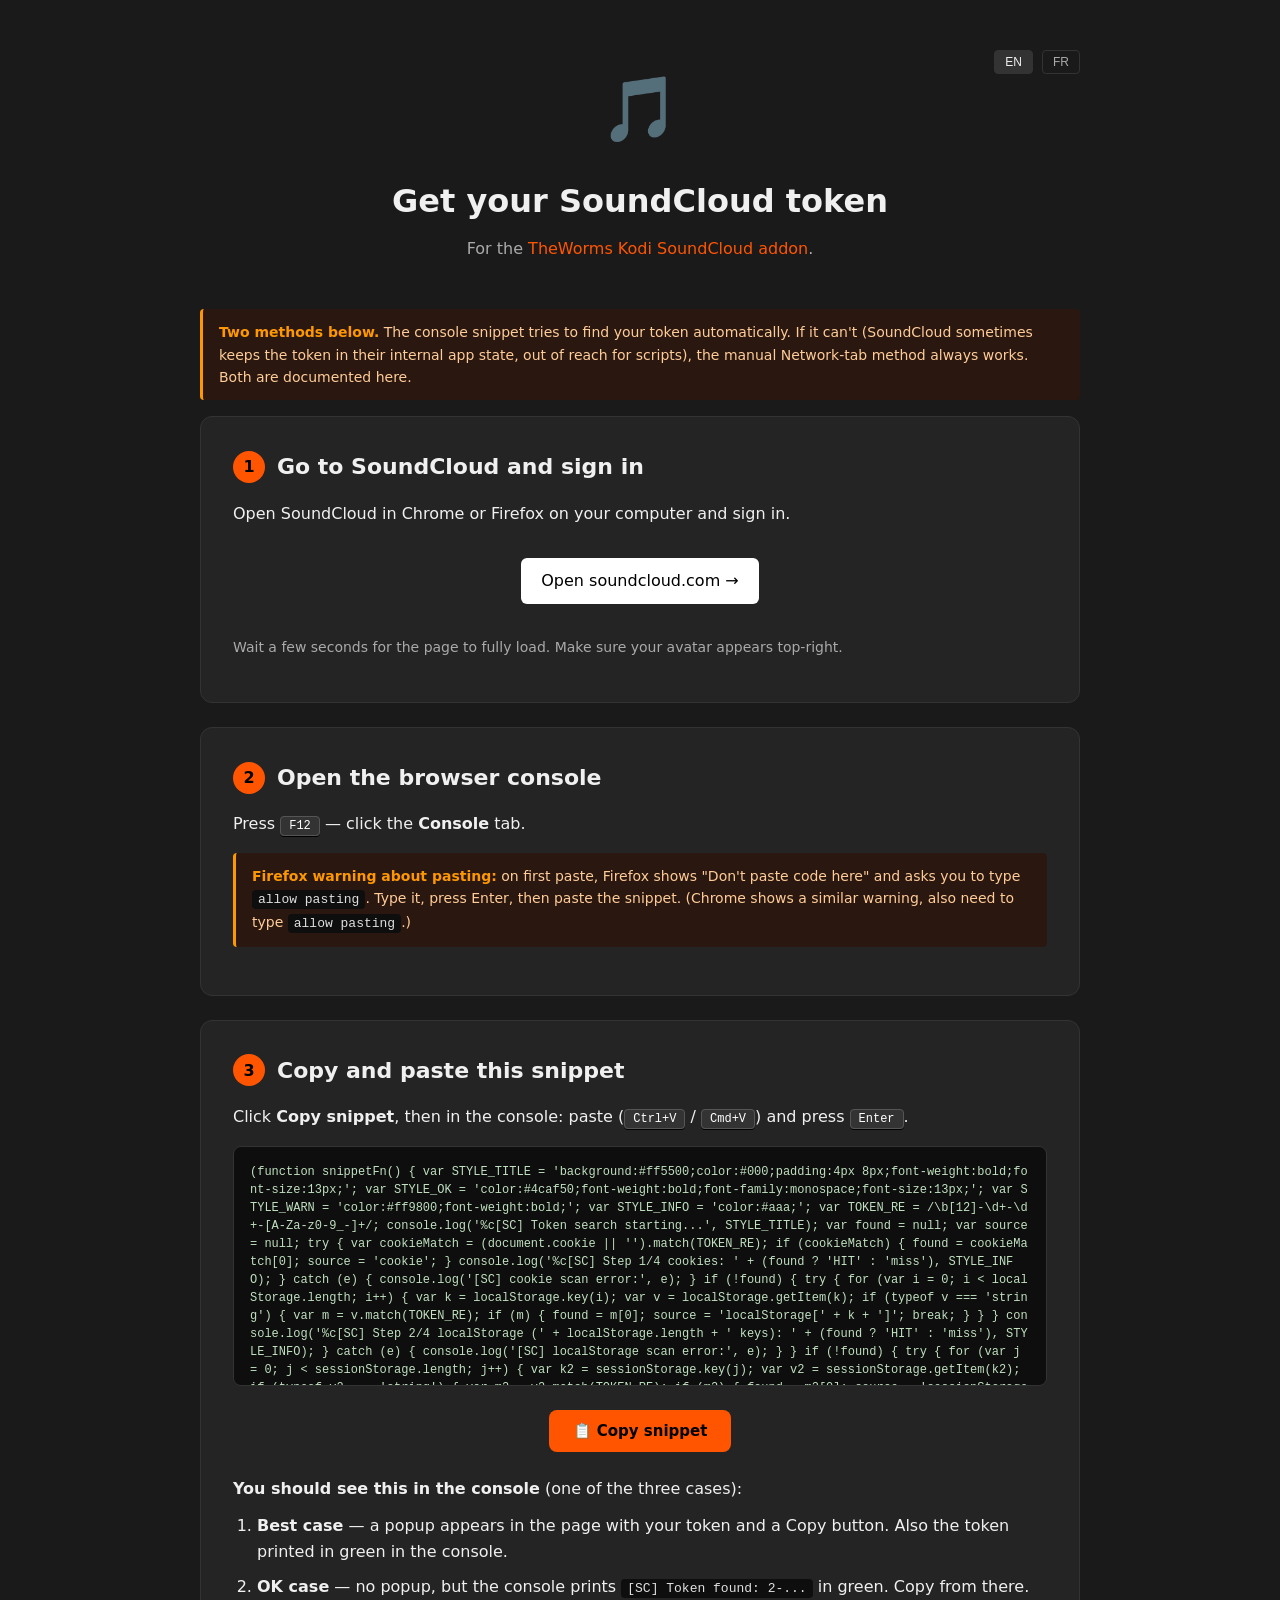
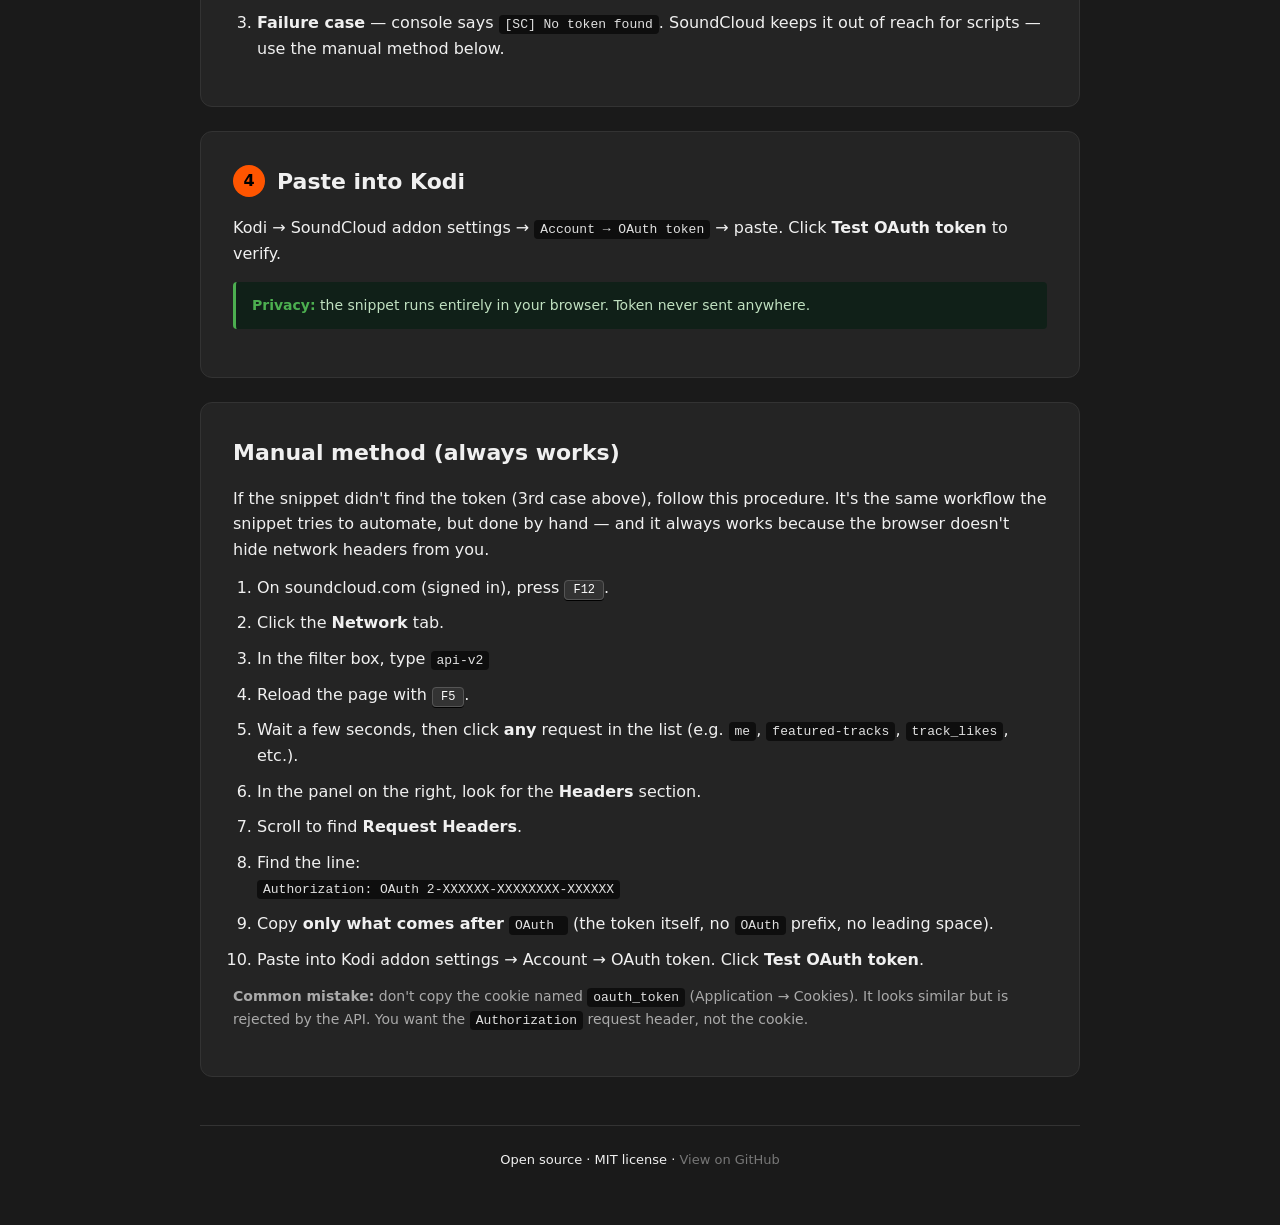
==== commit 4997203e: "Release 5.9.6002 — multi-strategy token discovery + manual method as first-class" ====
--- a/docs/get-token.html
+++ b/docs/get-token.html
@@ -4,7 +4,6 @@
 <meta charset="UTF-8">
 <meta name="viewport" content="width=device-width, initial-scale=1.0">
 <title>Get your SoundCloud OAuth token — Kodi addon helper</title>
-<meta name="description" content="Helper page for the Kodi SoundCloud addon: get your SoundCloud OAuth token with a console snippet, no fiddling required.">
 <style>
 :root {
   --bg: #1a1a1a;
@@ -22,215 +21,97 @@
 * { box-sizing: border-box; margin: 0; padding: 0; }
 body {
   font-family: -apple-system, BlinkMacSystemFont, "Segoe UI", system-ui, sans-serif;
-  background: var(--bg);
-  color: var(--fg);
-  line-height: 1.6;
-  padding: 0 16px;
+  background: var(--bg); color: var(--fg); line-height: 1.6; padding: 0 16px;
   min-height: 100vh;
 }
-.container {
-  max-width: 880px;
-  margin: 0 auto;
-  padding: 48px 0;
-}
-header {
-  text-align: center;
-  margin-bottom: 48px;
-}
-header .logo {
-  display: inline-block;
-  font-size: 64px;
-  margin-bottom: 16px;
-}
-h1 {
-  font-size: 32px;
-  font-weight: 600;
-  margin-bottom: 8px;
-}
-header p {
-  color: var(--fg-dim);
-  font-size: 16px;
-}
+.container { max-width: 880px; margin: 0 auto; padding: 48px 0; }
+header { text-align: center; margin-bottom: 48px; }
+header .logo { display: inline-block; font-size: 64px; margin-bottom: 16px; }
+h1 { font-size: 32px; font-weight: 600; margin-bottom: 8px; }
+header p { color: var(--fg-dim); font-size: 16px; }
 section {
-  background: var(--bg-elev);
-  border-radius: 12px;
-  padding: 32px;
-  margin-bottom: 24px;
-  border: 1px solid var(--border);
+  background: var(--bg-elev); border-radius: 12px; padding: 32px;
+  margin-bottom: 24px; border: 1px solid var(--border);
 }
 section h2 {
-  font-size: 22px;
-  margin-bottom: 16px;
-  display: flex;
-  align-items: center;
-  gap: 12px;
-  flex-wrap: wrap;
-}
-section h2 .step-num {
-  display: inline-flex;
-  align-items: center;
-  justify-content: center;
-  width: 32px;
-  height: 32px;
-  background: var(--accent);
-  color: #000;
-  font-weight: 700;
-  border-radius: 50%;
-  font-size: 16px;
-  flex-shrink: 0;
+  font-size: 22px; margin-bottom: 16px;
+  display: flex; align-items: center; gap: 12px; flex-wrap: wrap;
+}
+.step-num {
+  display: inline-flex; align-items: center; justify-content: center;
+  width: 32px; height: 32px; background: var(--accent); color: #000;
+  font-weight: 700; border-radius: 50%; font-size: 16px; flex-shrink: 0;
 }
 p { margin-bottom: 12px; color: var(--fg); }
 p.subtle { color: var(--fg-dim); font-size: 14px; }
 a { color: var(--accent); text-decoration: none; }
 a:hover { color: var(--accent-hover); text-decoration: underline; }
 .btn-soundcloud {
-  display: inline-block;
-  background: #fff;
-  color: #000 !important;
-  padding: 10px 20px;
-  border-radius: 6px;
-  font-weight: 500;
-  margin: 8px 0;
+  display: inline-block; background: #fff; color: #000 !important;
+  padding: 10px 20px; border-radius: 6px; font-weight: 500; margin: 8px 0;
   text-decoration: none;
 }
-.btn-soundcloud:hover {
-  background: #f0f0f0;
-  text-decoration: none;
-  color: #000 !important;
-}
+.btn-soundcloud:hover { background: #f0f0f0; text-decoration: none; color: #000 !important; }
 .btn-copy {
-  display: inline-flex;
-  align-items: center;
-  gap: 8px;
-  background: var(--accent);
-  color: #000 !important;
-  padding: 12px 24px;
-  border: none;
-  border-radius: 8px;
-  font-weight: 700;
-  font-size: 15px;
-  cursor: pointer;
-  font-family: inherit;
+  display: inline-flex; align-items: center; gap: 8px;
+  background: var(--accent); color: #000 !important;
+  padding: 12px 24px; border: none; border-radius: 8px;
+  font-weight: 700; font-size: 15px; cursor: pointer; font-family: inherit;
   transition: background 0.15s;
 }
-.btn-copy:hover {
-  background: var(--accent-hover);
-  color: #000 !important;
-}
-.btn-copy.copied {
-  background: var(--success);
-  color: #fff !important;
-}
+.btn-copy:hover { background: var(--accent-hover); color: #000 !important; }
+.btn-copy.copied { background: var(--success); color: #fff !important; }
 code, .code-block, .snippet {
-  font-family: "SF Mono", Menlo, Consolas, monospace;
-  background: var(--bg-code);
-  padding: 2px 6px;
-  border-radius: 4px;
-  font-size: 13px;
-  color: #e0e0e0;
+  font-family: "SF Mono", Menlo, Consolas, monospace; background: var(--bg-code);
+  padding: 2px 6px; border-radius: 4px; font-size: 13px; color: #e0e0e0;
 }
 .snippet {
-  display: block;
-  padding: 16px;
-  border-radius: 8px;
-  margin: 16px 0 12px 0;
-  border: 1px solid var(--border);
-  white-space: pre-wrap;
-  word-break: break-all;
-  max-height: 200px;
-  overflow-y: auto;
-  font-size: 12px;
-  line-height: 1.5;
+  display: block; padding: 16px; border-radius: 8px; margin: 16px 0 12px 0;
+  border: 1px solid var(--border); white-space: pre-wrap; word-break: break-all;
+  max-height: 240px; overflow-y: auto; font-size: 12px; line-height: 1.5;
   color: #c0e0c0;
 }
-.code-block {
-  display: block;
-  padding: 12px 16px;
-  border-radius: 6px;
-  word-break: break-all;
-  margin: 12px 0;
-  border: 1px solid var(--border);
-}
 kbd {
-  font-family: "SF Mono", Menlo, Consolas, monospace;
-  background: #333;
-  color: #fff;
-  padding: 2px 8px;
-  border-radius: 4px;
-  font-size: 12px;
-  border: 1px solid #555;
-  box-shadow: 0 1px 0 #000;
+  font-family: "SF Mono", Menlo, Consolas, monospace; background: #333;
+  color: #fff; padding: 2px 8px; border-radius: 4px; font-size: 12px;
+  border: 1px solid #555; box-shadow: 0 1px 0 #000;
 }
 ol { padding-left: 24px; margin: 12px 0; }
 ol li { margin-bottom: 10px; }
 .note {
-  background: #2a1810;
-  border-left: 3px solid var(--warning);
-  padding: 12px 16px;
-  margin: 16px 0;
-  border-radius: 4px;
-  font-size: 14px;
-  color: #ffcc99;
+  background: #2a1810; border-left: 3px solid var(--warning);
+  padding: 12px 16px; margin: 16px 0; border-radius: 4px;
+  font-size: 14px; color: #ffcc99;
 }
 .note strong { color: var(--warning); }
 .success-note {
-  background: #102018;
-  border-left: 3px solid var(--success);
-  padding: 12px 16px;
-  margin: 16px 0;
-  border-radius: 4px;
-  font-size: 14px;
-  color: #c0e0c0;
+  background: #102018; border-left: 3px solid var(--success);
+  padding: 12px 16px; margin: 16px 0; border-radius: 4px;
+  font-size: 14px; color: #c0e0c0;
 }
 .success-note strong { color: var(--success); }
-.fallback {
-  margin-top: 32px;
-  padding-top: 24px;
-  border-top: 1px solid var(--border);
-}
+.fallback { margin-top: 32px; padding-top: 24px; border-top: 1px solid var(--border); }
 .fallback summary {
-  cursor: pointer;
-  font-weight: 500;
-  padding: 8px 0;
-  color: var(--fg-dim);
+  cursor: pointer; font-weight: 500; padding: 8px 0; color: var(--fg-dim);
   list-style: none;
 }
 .fallback summary::-webkit-details-marker { display: none; }
-.fallback summary::before {
-  content: '\25B6  ';
-  color: var(--accent);
-  font-size: 12px;
-}
+.fallback summary::before { content: '\25B6  '; color: var(--accent); font-size: 12px; }
 .fallback[open] summary::before { content: '\25BC  '; }
 .fallback summary:hover { color: var(--fg); }
 .fallback[open] summary { margin-bottom: 16px; }
 footer {
-  text-align: center;
-  margin-top: 48px;
-  padding-top: 24px;
-  border-top: 1px solid var(--border);
-  color: var(--fg-muted);
-  font-size: 13px;
+  text-align: center; margin-top: 48px; padding-top: 24px;
+  border-top: 1px solid var(--border); color: var(--fg-muted); font-size: 13px;
 }
 footer a { color: var(--fg-muted); }
-.lang-switch {
-  text-align: right;
-  margin-bottom: -16px;
-}
+.lang-switch { text-align: right; margin-bottom: -16px; }
 .lang-switch button {
-  background: transparent;
-  border: 1px solid var(--border);
-  color: var(--fg-dim);
-  padding: 4px 10px;
-  border-radius: 4px;
-  font-size: 12px;
-  cursor: pointer;
+  background: transparent; border: 1px solid var(--border); color: var(--fg-dim);
+  padding: 4px 10px; border-radius: 4px; font-size: 12px; cursor: pointer;
   margin-left: 4px;
 }
-.lang-switch button.active {
-  background: var(--border);
-  color: var(--fg);
-}
+.lang-switch button.active { background: var(--border); color: var(--fg); }
 [data-lang-fr] { display: none; }
 body.lang-fr [data-lang-fr] { display: block; }
 body.lang-fr [data-lang-en] { display: none; }
@@ -255,11 +136,11 @@
   <p data-lang-fr>Pour le <a href="https://github.com/TheWorms/kodi-addon-soundcloud">module SoundCloud Kodi de TheWorms</a>.</p>
 </header>
 
-<div class="success-note">
-  <strong data-lang-en>Easy method:</strong>
-  <strong data-lang-fr>M&eacute;thode facile :</strong>
-  <span data-lang-en> copy the snippet below, paste it into the SoundCloud browser console. It prints your token. No bookmarklet, no Network tab, just one paste.</span>
-  <span data-lang-fr> copiez le code ci-dessous, collez-le dans la console du navigateur sur SoundCloud. Il affiche votre jeton. Pas de bookmarklet, pas d'onglet Network, juste un copier-coller.</span>
+<div class="note">
+  <strong data-lang-en>Two methods below.</strong>
+  <strong data-lang-fr>Deux m&eacute;thodes ci-dessous.</strong>
+  <span data-lang-en> The console snippet tries to find your token automatically. If it can't (SoundCloud sometimes keeps the token in their internal app state, out of reach for scripts), the manual Network-tab method always works. Both are documented here.</span>
+  <span data-lang-fr> Le code dans la console essaie de trouver votre jeton automatiquement. S'il n'y arrive pas (SoundCloud garde parfois le jeton dans son &eacute;tat interne, hors de port&eacute;e des scripts), la m&eacute;thode manuelle via l'onglet Network fonctionne toujours. Les deux sont document&eacute;es ici.</span>
 </div>
 
 <section>
@@ -274,8 +155,8 @@
     <a href="https://soundcloud.com/discover" target="_blank" rel="noopener" class="btn-soundcloud" data-lang-en>Open soundcloud.com &rarr;</a>
     <a href="https://soundcloud.com/discover" target="_blank" rel="noopener" class="btn-soundcloud" data-lang-fr>Ouvrir soundcloud.com &rarr;</a>
   </div>
-  <p class="subtle" data-lang-en>Make sure your avatar appears in the top-right corner.</p>
-  <p class="subtle" data-lang-fr>V&eacute;rifiez que votre avatar appara&icirc;t en haut &agrave; droite.</p>
+  <p class="subtle" data-lang-en>Wait a few seconds for the page to fully load. Make sure your avatar appears top-right.</p>
+  <p class="subtle" data-lang-fr>Attendez quelques secondes que la page charge enti&egrave;rement. V&eacute;rifiez que votre avatar appara&icirc;t en haut &agrave; droite.</p>
 </section>
 
 <section>
@@ -284,17 +165,14 @@
     <span data-lang-en>Open the browser console</span>
     <span data-lang-fr>Ouvrez la console du navigateur</span>
   </h2>
-  <p data-lang-en>While on soundcloud.com, press <kbd>F12</kbd> to open the Developer Tools, then click the <strong>Console</strong> tab.</p>
-  <p data-lang-fr>Toujours sur soundcloud.com, appuyez sur <kbd>F12</kbd> pour ouvrir les outils d&eacute;veloppeur, puis cliquez sur l'onglet <strong>Console</strong>.</p>
-
-  <p class="subtle" data-lang-en>Other shortcuts: <kbd>Ctrl+Shift+I</kbd> (Windows/Linux), <kbd>Cmd+Option+I</kbd> (Mac), or right-click anywhere on the page &rarr; <em>Inspect</em>.</p>
-  <p class="subtle" data-lang-fr>Autres raccourcis : <kbd>Ctrl+Maj+I</kbd> (Windows/Linux), <kbd>Cmd+Option+I</kbd> (Mac), ou clic droit sur la page &rarr; <em>Inspecter</em>.</p>
+  <p data-lang-en>Press <kbd>F12</kbd> &mdash; click the <strong>Console</strong> tab.</p>
+  <p data-lang-fr>Appuyez sur <kbd>F12</kbd> &mdash; cliquez sur l'onglet <strong>Console</strong>.</p>
 
   <div class="note">
-    <strong data-lang-en>If Firefox shows a warning</strong>
-    <strong data-lang-fr>Si Firefox affiche un avertissement</strong>
-    <span data-lang-en> about pasting code in the console (a security warning), type <code>allow pasting</code> as instructed, then press Enter. After that you can paste.</span>
-    <span data-lang-fr> concernant le collage de code dans la console (un avertissement de s&eacute;curit&eacute;), tapez <code>allow pasting</code> comme demand&eacute;, puis Entr&eacute;e. Vous pourrez ensuite coller.</span>
+    <strong data-lang-en>Firefox warning about pasting:</strong>
+    <strong data-lang-fr>Avertissement Firefox sur le collage :</strong>
+    <span data-lang-en> on first paste, Firefox shows "Don't paste code here" and asks you to type <code>allow pasting</code>. Type it, press Enter, then paste the snippet. (Chrome shows a similar warning, also need to type <code>allow pasting</code>.)</span>
+    <span data-lang-fr> au premier collage, Firefox affiche un avertissement et vous demande de taper <code>allow pasting</code>. Tapez-le, Entr&eacute;e, puis collez le code. (Chrome affiche le m&ecirc;me avertissement, m&ecirc;me proc&eacute;dure.)</span>
   </div>
 </section>
 
@@ -304,18 +182,28 @@
     <span data-lang-en>Copy and paste this snippet</span>
     <span data-lang-fr>Copiez et collez ce code</span>
   </h2>
-  <p data-lang-en>Click the <strong>Copy</strong> button below, then paste in the console (<kbd>Ctrl+V</kbd> / <kbd>Cmd+V</kbd>) and press <kbd>Enter</kbd>.</p>
-  <p data-lang-fr>Cliquez sur le bouton <strong>Copier</strong> ci-dessous, puis collez dans la console (<kbd>Ctrl+V</kbd> / <kbd>Cmd+V</kbd>) et appuyez sur <kbd>Entr&eacute;e</kbd>.</p>
-
-  <code id="snippet" class="snippet">// snippet will be injected here by JS</code>
+  <p data-lang-en>Click <strong>Copy snippet</strong>, then in the console: paste (<kbd>Ctrl+V</kbd> / <kbd>Cmd+V</kbd>) and press <kbd>Enter</kbd>.</p>
+  <p data-lang-fr>Cliquez sur <strong>Copier le code</strong>, puis dans la console : collez (<kbd>Ctrl+V</kbd> / <kbd>Cmd+V</kbd>) et appuyez sur <kbd>Entr&eacute;e</kbd>.</p>
+
+  <code id="snippet" class="snippet">// snippet will be inserted here</code>
 
   <div class="center">
     <button id="copy-btn" class="btn-copy" data-lang-en>&#128203; Copy snippet</button>
     <button id="copy-btn-fr" class="btn-copy" data-lang-fr>&#128203; Copier le code</button>
   </div>
 
-  <p data-lang-en>A popup will appear in the SoundCloud page with your token. Click the <strong>Copy</strong> button in the popup to copy the token to your clipboard.</p>
-  <p data-lang-fr>Une popup appara&icirc;tra dans la page SoundCloud avec votre jeton. Cliquez sur le bouton <strong>Copy</strong> dans la popup pour copier le jeton dans le presse-papier.</p>
+  <p data-lang-en><strong>You should see this in the console</strong> (one of the three cases):</p>
+  <p data-lang-fr><strong>Vous devriez voir l'un de ces trois cas dans la console :</strong></p>
+  <ol data-lang-en>
+    <li><strong>Best case</strong> &mdash; a popup appears in the page with your token and a Copy button. Also the token printed in green in the console.</li>
+    <li><strong>OK case</strong> &mdash; no popup, but the console prints <code>[SC] Token found: 2-...</code> in green. Copy from there.</li>
+    <li><strong>Failure case</strong> &mdash; console says <code>[SC] No token found</code>. SoundCloud keeps it out of reach for scripts &mdash; use the manual method below.</li>
+  </ol>
+  <ol data-lang-fr>
+    <li><strong>Meilleur cas</strong> &mdash; une popup appara&icirc;t dans la page avec votre jeton et un bouton Copy. Le jeton est aussi affich&eacute; en vert dans la console.</li>
+    <li><strong>Cas OK</strong> &mdash; pas de popup, mais la console affiche <code>[SC] Token found: 2-...</code> en vert. Copiez depuis l&agrave;.</li>
+    <li><strong>Cas d'&eacute;chec</strong> &mdash; la console affiche <code>[SC] No token found</code>. SoundCloud le cache des scripts &mdash; utilisez la m&eacute;thode manuelle ci-dessous.</li>
+  </ol>
 </section>
 
 <section>
@@ -324,53 +212,55 @@
     <span data-lang-en>Paste into Kodi</span>
     <span data-lang-fr>Collez dans Kodi</span>
   </h2>
-  <p data-lang-en>Open Kodi &rarr; SoundCloud addon settings &rarr; <code>Account &rarr; OAuth token</code> and paste the token there.</p>
-  <p data-lang-fr>Ouvrez Kodi &rarr; param&egrave;tres du module SoundCloud &rarr; <code>Compte &rarr; Jeton OAuth</code> et collez le jeton.</p>
-  <p data-lang-en>Click <strong>Test OAuth token</strong> to verify it works.</p>
-  <p data-lang-fr>Cliquez sur <strong>Tester le jeton</strong> pour v&eacute;rifier.</p>
+  <p data-lang-en>Kodi &rarr; SoundCloud addon settings &rarr; <code>Account &rarr; OAuth token</code> &rarr; paste. Click <strong>Test OAuth token</strong> to verify.</p>
+  <p data-lang-fr>Kodi &rarr; param&egrave;tres SoundCloud &rarr; <code>Compte &rarr; Jeton OAuth</code> &rarr; collez. Cliquez sur <strong>Tester le jeton</strong> pour v&eacute;rifier.</p>
 
   <div class="success-note">
-    <strong data-lang-en>Privacy note:</strong>
-    <strong data-lang-fr>Note sur la confidentialit&eacute; :</strong>
-    <span data-lang-en> the snippet runs entirely in your browser on soundcloud.com. The token is NEVER sent anywhere &mdash; not to TheWorms, not to GitHub. It only goes from soundcloud.com to your clipboard, then to Kodi.</span>
-    <span data-lang-fr> le code s'ex&eacute;cute enti&egrave;rement dans votre navigateur sur soundcloud.com. Le jeton n'est JAMAIS envoy&eacute; quelque part &mdash; ni &agrave; TheWorms, ni &agrave; GitHub. Il va uniquement de soundcloud.com vers votre presse-papier, puis vers Kodi.</span>
+    <strong data-lang-en>Privacy:</strong>
+    <strong data-lang-fr>Confidentialit&eacute; :</strong>
+    <span data-lang-en> the snippet runs entirely in your browser. Token never sent anywhere.</span>
+    <span data-lang-fr> le code s'ex&eacute;cute enti&egrave;rement dans votre navigateur. Le jeton n'est jamais envoy&eacute; quelque part.</span>
   </div>
 </section>
 
-<details class="fallback">
-  <summary data-lang-en>Snippet not working? Show full manual procedure</summary>
-  <summary data-lang-fr>Le code ne fonctionne pas ? Voir la proc&eacute;dure manuelle compl&egrave;te</summary>
-
-  <p data-lang-en>If for some reason the snippet doesn't work, the fully manual procedure uses the Network tab:</p>
-  <p data-lang-fr>Si pour une raison ou une autre le code ne fonctionne pas, la proc&eacute;dure enti&egrave;rement manuelle utilise l'onglet Network :</p>
+<section>
+  <h2 data-lang-en>Manual method (always works)</h2>
+  <h2 data-lang-fr>M&eacute;thode manuelle (marche toujours)</h2>
+
+  <p data-lang-en>If the snippet didn't find the token (3rd case above), follow this procedure. It's the same workflow the snippet tries to automate, but done by hand &mdash; and it always works because the browser doesn't hide network headers from you.</p>
+  <p data-lang-fr>Si le code n'a pas trouv&eacute; le jeton (3e cas ci-dessus), suivez cette proc&eacute;dure. C'est le m&ecirc;me workflow que le code essaie d'automatiser, mais &agrave; la main &mdash; et &ccedil;a marche toujours parce que le navigateur ne cache pas les ent&ecirc;tes r&eacute;seau.</p>
 
   <ol data-lang-en>
     <li>On soundcloud.com (signed in), press <kbd>F12</kbd>.</li>
     <li>Click the <strong>Network</strong> tab.</li>
-    <li>In the filter box, type: <code>api-v2</code></li>
+    <li>In the filter box, type <code>api-v2</code></li>
     <li>Reload the page with <kbd>F5</kbd>.</li>
-    <li>Click any request in the list (e.g. <code>me</code> or <code>featured-tracks</code>).</li>
-    <li>Scroll to <strong>Request Headers</strong> in the right panel.</li>
-    <li>Find the line <code>Authorization: OAuth XXXXXX</code>.</li>
-    <li>Copy <strong>only what comes after</strong> <code>OAuth&nbsp;</code> (no leading space).</li>
-    <li>Paste into Kodi addon settings &rarr; Account &rarr; OAuth token.</li>
+    <li>Wait a few seconds, then click <strong>any</strong> request in the list (e.g. <code>me</code>, <code>featured-tracks</code>, <code>track_likes</code>, etc.).</li>
+    <li>In the panel on the right, look for the <strong>Headers</strong> section.</li>
+    <li>Scroll to find <strong>Request Headers</strong>.</li>
+    <li>Find the line:<br>
+      <code>Authorization: OAuth 2-XXXXXX-XXXXXXXX-XXXXXX</code></li>
+    <li>Copy <strong>only what comes after</strong> <code>OAuth&nbsp;</code> (the token itself, no <code>OAuth</code> prefix, no leading space).</li>
+    <li>Paste into Kodi addon settings &rarr; Account &rarr; OAuth token. Click <strong>Test OAuth token</strong>.</li>
   </ol>
 
   <ol data-lang-fr>
     <li>Sur soundcloud.com (connect&eacute;), appuyez sur <kbd>F12</kbd>.</li>
     <li>Cliquez sur l'onglet <strong>Network</strong>.</li>
-    <li>Dans le filtre, tapez : <code>api-v2</code></li>
+    <li>Dans le filtre, tapez <code>api-v2</code></li>
     <li>Rechargez la page avec <kbd>F5</kbd>.</li>
-    <li>Cliquez sur une requ&ecirc;te (ex. <code>me</code> ou <code>featured-tracks</code>).</li>
-    <li>D&eacute;filez jusqu'&agrave; <strong>Request Headers</strong> dans le panneau de droite.</li>
-    <li>Trouvez la ligne <code>Authorization: OAuth XXXXXX</code>.</li>
-    <li>Copiez <strong>uniquement ce qui suit</strong> <code>OAuth&nbsp;</code> (sans espace au d&eacute;but).</li>
-    <li>Collez dans les param&egrave;tres Kodi &rarr; Compte &rarr; Jeton OAuth.</li>
+    <li>Attendez quelques secondes, puis cliquez sur <strong>n'importe quelle</strong> requ&ecirc;te (ex. <code>me</code>, <code>featured-tracks</code>, <code>track_likes</code>, etc.).</li>
+    <li>Dans le panneau de droite, cherchez la section <strong>Headers</strong>.</li>
+    <li>D&eacute;filez jusqu'&agrave; <strong>Request Headers</strong>.</li>
+    <li>Trouvez la ligne :<br>
+      <code>Authorization: OAuth 2-XXXXXX-XXXXXXXX-XXXXXX</code></li>
+    <li>Copiez <strong>uniquement ce qui suit</strong> <code>OAuth&nbsp;</code> (le jeton, sans le mot <code>OAuth</code>, sans espace au d&eacute;but).</li>
+    <li>Collez dans les param&egrave;tres Kodi &rarr; Compte &rarr; Jeton OAuth. Cliquez sur <strong>Tester le jeton</strong>.</li>
   </ol>
 
-  <p class="subtle" data-lang-en><strong>Common mistake:</strong> do not copy the cookie named <code>oauth_token</code> (under Application &rarr; Cookies). It looks similar but is rejected by the API.</p>
-  <p class="subtle" data-lang-fr><strong>Erreur courante :</strong> ne copiez pas le cookie nomm&eacute; <code>oauth_token</code> (sous Application &rarr; Cookies). Il ressemble beaucoup mais est rejet&eacute; par l'API.</p>
-</details>
+  <p class="subtle" data-lang-en><strong>Common mistake:</strong> don't copy the cookie named <code>oauth_token</code> (Application &rarr; Cookies). It looks similar but is rejected by the API. You want the <code>Authorization</code> request header, not the cookie.</p>
+  <p class="subtle" data-lang-fr><strong>Erreur courante :</strong> ne copiez pas le cookie nomm&eacute; <code>oauth_token</code> (Application &rarr; Cookies). Il ressemble mais est rejet&eacute; par l'API. Vous voulez l'ent&ecirc;te <code>Authorization</code>, pas le cookie.</p>
+</section>
 
 <footer>
   <p data-lang-en>Open source &middot; MIT license &middot; <a href="https://github.com/TheWorms/kodi-addon-soundcloud">View on GitHub</a></p>
@@ -381,166 +271,209 @@
 
 <script>
 /*
- * The console snippet to display.
+ * The console snippet. Multi-strategy token discovery:
+ *  1. Search cookies for a SoundCloud-format token (X-XXXXX-XXXXX-XXXXX)
+ *  2. Search localStorage values for the same pattern
+ *  3. Search sessionStorage values for the same pattern
+ *  4. As a last resort, hook fetch + XHR (rarely works because
+ *     SoundCloud cached fetch at startup) and trigger a /me call
  *
- * Why a snippet pasted in DevTools console instead of a bookmarklet?
- * SoundCloud serves a Content-Security-Policy header that blocks
- * javascript: URIs from bookmarks (CSP forbids inline script). So a
- * traditional bookmarklet just silently does nothing on soundcloud.com.
- *
- * A snippet pasted directly into the DevTools console is exempt from
- * CSP (the console is considered "trusted" by the browser) and runs
- * normally. So we display the same code as a snippet to copy-paste.
- *
- * The snippet:
- *  1. Hooks fetch + XHR to capture the next Authorization header
- *  2. Triggers a fetch to /me to force-capture
- *  3. Shows a popup with the token + Copy button (using createElement,
- *     no innerHTML, no string-templated HTML)
+ * Verbose console output at every step so the user can see exactly what's
+ * happening, even if the popup fails for some reason.
  */
 function snippetFn() {
+  var STYLE_TITLE = 'background:#ff5500;color:#000;padding:4px 8px;font-weight:bold;font-size:13px;';
+  var STYLE_OK = 'color:#4caf50;font-weight:bold;font-family:monospace;font-size:13px;';
+  var STYLE_WARN = 'color:#ff9800;font-weight:bold;';
+  var STYLE_INFO = 'color:#aaa;';
+  var TOKEN_RE = /\b[12]-\d+-\d+-[A-Za-z0-9_-]+/;
+  console.log('%c[SC] Token search starting...', STYLE_TITLE);
+
+  var found = null;
+  var source = null;
+
+  // 1) Cookies
+  try {
+    var cookieMatch = (document.cookie || '').match(TOKEN_RE);
+    if (cookieMatch) { found = cookieMatch[0]; source = 'cookie'; }
+    console.log('%c[SC] Step 1/4 cookies: ' + (found ? 'HIT' : 'miss'), STYLE_INFO);
+  } catch (e) { console.log('[SC] cookie scan error:', e); }
+
+  // 2) localStorage
+  if (!found) {
+    try {
+      for (var i = 0; i < localStorage.length; i++) {
+        var k = localStorage.key(i);
+        var v = localStorage.getItem(k);
+        if (typeof v === 'string') {
+          var m = v.match(TOKEN_RE);
+          if (m) { found = m[0]; source = 'localStorage[' + k + ']'; break; }
+        }
+      }
+      console.log('%c[SC] Step 2/4 localStorage (' + localStorage.length + ' keys): ' + (found ? 'HIT' : 'miss'), STYLE_INFO);
+    } catch (e) { console.log('[SC] localStorage scan error:', e); }
+  }
+
+  // 3) sessionStorage
+  if (!found) {
+    try {
+      for (var j = 0; j < sessionStorage.length; j++) {
+        var k2 = sessionStorage.key(j);
+        var v2 = sessionStorage.getItem(k2);
+        if (typeof v2 === 'string') {
+          var m2 = v2.match(TOKEN_RE);
+          if (m2) { found = m2[0]; source = 'sessionStorage[' + k2 + ']'; break; }
+        }
+      }
+      console.log('%c[SC] Step 3/4 sessionStorage (' + sessionStorage.length + ' keys): ' + (found ? 'HIT' : 'miss'), STYLE_INFO);
+    } catch (e) { console.log('[SC] sessionStorage scan error:', e); }
+  }
+
+  // If found, show it now
+  if (found) {
+    console.log('%c[SC] Token found: ' + found, STYLE_OK);
+    console.log('%c[SC] Source: ' + source, STYLE_INFO);
+    showResult(found, source);
+    return;
+  }
+
+  // 4) Last resort: hook fetch/XHR and trigger an authenticated call
+  console.log('%c[SC] Step 4/4 hooking fetch+XHR and triggering /me...', STYLE_INFO);
   var _t = null;
   var _of = window.fetch;
   var _ox = window.XMLHttpRequest.prototype.setRequestHeader;
-  window.fetch = function() {
+  function tryHeader(v) {
+    if (typeof v !== 'string') return;
+    var m = v.match(TOKEN_RE);
+    if (m && !_t) _t = m[0];
+  }
+  try {
+    window.fetch = function() {
+      try {
+        var a = arguments;
+        if (a[1] && a[1].headers) {
+          var h = a[1].headers;
+          if (h instanceof Headers) tryHeader(h.get('Authorization'));
+          else if (typeof h === 'object') tryHeader(h.Authorization || h.authorization);
+        }
+      } catch (e) {}
+      return _of.apply(this, arguments);
+    };
+    window.XMLHttpRequest.prototype.setRequestHeader = function(n, v) {
+      try { if (n && n.toLowerCase() === 'authorization') tryHeader(v); } catch (e) {}
+      return _ox.apply(this, arguments);
+    };
+  } catch (e) {}
+
+  // Force-trigger
+  try { fetch('https://api-v2.soundcloud.com/me/track_likes?limit=1', {credentials: 'include'}).catch(function(){}); } catch (e) {}
+
+  setTimeout(function() {
+    if (_t) {
+      console.log('%c[SC] Token found via hook: ' + _t, STYLE_OK);
+      console.log('%c[SC] Source: hooked fetch/XHR', STYLE_INFO);
+      showResult(_t, 'hooked fetch/XHR');
+    } else {
+      console.log('%c[SC] No token found in cookies/storage and hook did not catch any.', STYLE_WARN);
+      console.log('%c[SC] Use the manual Network tab method described on the helper page.', STYLE_WARN);
+      alert('SoundCloud token not found automatically.\n\nSoundCloud keeps the token in their app state, out of reach for scripts.\n\nPlease use the manual method:\n1. F12 > Network tab\n2. Filter: api-v2\n3. Reload page (F5)\n4. Click any request\n5. Request Headers > Authorization: OAuth XXX\n6. Copy the part after "OAuth "');
+    }
+  }, 1500);
+
+  function showResult(token, src) {
+    if (token && token.indexOf('OAuth ') === 0) token = token.substring(6);
     try {
-      var a = arguments;
-      if (a[1] && a[1].headers) {
-        var h = a[1].headers;
-        if (h instanceof Headers) {
-          var v = h.get('Authorization');
-          if (v && !_t) _t = v;
-        } else if (typeof h === 'object') {
-          var v2 = h.Authorization || h.authorization;
-          if (v2 && !_t) _t = v2;
-        }
-      }
-    } catch (e) {}
-    return _of.apply(this, arguments);
-  };
-  window.XMLHttpRequest.prototype.setRequestHeader = function(n, v) {
-    try {
-      if (n && n.toLowerCase() === 'authorization' && v && !_t) _t = v;
-    } catch (e) {}
-    return _ox.apply(this, arguments);
-  };
-  function showResult(token) {
-    if (token && token.indexOf('OAuth ') === 0) token = token.substring(6);
-    if (!token) {
-      alert('No token captured. Make sure you are signed in to soundcloud.com (avatar visible top-right), reload the page, then re-paste this snippet.');
-      return;
+      var ov = document.createElement('div');
+      ov.style.cssText = 'position:fixed;top:0;left:0;width:100%;height:100%;background:rgba(0,0,0,0.85);z-index:2147483647;display:flex;align-items:center;justify-content:center;font-family:system-ui,-apple-system,sans-serif;';
+      var pn = document.createElement('div');
+      pn.style.cssText = 'background:#242424;color:#f0f0f0;padding:32px;border-radius:12px;max-width:560px;width:90%;box-shadow:0 20px 60px rgba(0,0,0,0.5);border:1px solid #333;';
+      var tt = document.createElement('h2');
+      tt.textContent = 'SoundCloud token found';
+      tt.style.cssText = 'font-size:20px;margin:0 0 16px 0;color:#ff5500;font-weight:600;';
+      pn.appendChild(tt);
+      var ds = document.createElement('p');
+      ds.textContent = 'Source: ' + (src || 'unknown') + '. Copy and paste into Kodi (Account > OAuth token):';
+      ds.style.cssText = 'margin:0 0 12px 0;color:#aaa;font-size:13px;';
+      pn.appendChild(ds);
+      var ta = document.createElement('textarea');
+      ta.readOnly = true;
+      ta.value = token;
+      ta.style.cssText = 'width:100%;font-family:monospace;font-size:13px;padding:12px;background:#0e0e0e;color:#f0f0f0;border:1px solid #444;border-radius:6px;resize:none;height:80px;word-break:break-all;box-sizing:border-box;';
+      pn.appendChild(ta);
+      var br = document.createElement('div');
+      br.style.cssText = 'display:flex;gap:8px;margin-top:16px;';
+      var cb = document.createElement('button');
+      cb.textContent = 'Copy to clipboard';
+      cb.style.cssText = 'flex:1;background:#ff5500;color:#000;border:0;padding:12px;border-radius:6px;font-weight:600;cursor:pointer;font-size:14px;';
+      cb.onclick = function() {
+        ta.select();
+        try {
+          document.execCommand('copy');
+          if (navigator.clipboard) navigator.clipboard.writeText(token).catch(function(){});
+          cb.textContent = 'Copied!';
+          cb.style.background = '#4caf50';
+        } catch (e) { cb.textContent = 'Select manually'; }
+      };
+      br.appendChild(cb);
+      var xb = document.createElement('button');
+      xb.textContent = 'Close';
+      xb.style.cssText = 'flex:0 0 100px;background:transparent;color:#aaa;border:1px solid #444;padding:12px;border-radius:6px;cursor:pointer;font-size:14px;';
+      xb.onclick = function() { ov.remove(); };
+      br.appendChild(xb);
+      pn.appendChild(br);
+      ov.appendChild(pn);
+      ov.onclick = function(e) { if (e.target === ov) ov.remove(); };
+      document.body.appendChild(ov);
+      setTimeout(function() { ta.select(); }, 50);
+    } catch (e) {
+      console.log('[SC] popup failed, falling back to alert', e);
+      alert('SoundCloud token (source: ' + src + '):\n\n' + token + '\n\nCopy it into Kodi addon settings.');
     }
-    console.log('%c SoundCloud OAuth token: ', 'background:#ff5500;color:#000;padding:4px 8px;font-weight:bold;', token);
-    var ov = document.createElement('div');
-    ov.style.cssText = 'position:fixed;top:0;left:0;width:100%;height:100%;background:rgba(0,0,0,0.85);z-index:2147483647;display:flex;align-items:center;justify-content:center;font-family:system-ui,-apple-system,sans-serif;';
-    var pn = document.createElement('div');
-    pn.style.cssText = 'background:#242424;color:#f0f0f0;padding:32px;border-radius:12px;max-width:560px;width:90%;box-shadow:0 20px 60px rgba(0,0,0,0.5);border:1px solid #333;';
-    var tt = document.createElement('h2');
-    tt.textContent = 'SoundCloud token found';
-    tt.style.cssText = 'font-size:20px;margin:0 0 16px 0;color:#ff5500;font-weight:600;';
-    pn.appendChild(tt);
-    var ds = document.createElement('p');
-    ds.textContent = 'Copy this token and paste it into the Kodi addon settings (Account > OAuth token):';
-    ds.style.cssText = 'margin:0 0 12px 0;color:#aaa;font-size:14px;';
-    pn.appendChild(ds);
-    var ta = document.createElement('textarea');
-    ta.readOnly = true;
-    ta.value = token;
-    ta.style.cssText = 'width:100%;font-family:monospace;font-size:13px;padding:12px;background:#0e0e0e;color:#f0f0f0;border:1px solid #444;border-radius:6px;resize:none;height:80px;word-break:break-all;box-sizing:border-box;';
-    pn.appendChild(ta);
-    var br = document.createElement('div');
-    br.style.cssText = 'display:flex;gap:8px;margin-top:16px;';
-    var cb = document.createElement('button');
-    cb.textContent = 'Copy to clipboard';
-    cb.style.cssText = 'flex:1;background:#ff5500;color:#000;border:0;padding:12px;border-radius:6px;font-weight:600;cursor:pointer;font-size:14px;';
-    cb.onclick = function() {
-      ta.select();
-      try {
-        document.execCommand('copy');
-        if (navigator.clipboard) navigator.clipboard.writeText(token).catch(function(){});
-        cb.textContent = 'Copied!';
-        cb.style.background = '#4caf50';
-      } catch (e) {
-        cb.textContent = 'Select manually and copy';
-      }
-    };
-    br.appendChild(cb);
-    var xb = document.createElement('button');
-    xb.textContent = 'Close';
-    xb.style.cssText = 'flex:0 0 100px;background:transparent;color:#aaa;border:1px solid #444;padding:12px;border-radius:6px;cursor:pointer;font-size:14px;';
-    xb.onclick = function() { ov.remove(); };
-    br.appendChild(xb);
-    pn.appendChild(br);
-    ov.appendChild(pn);
-    ov.onclick = function(e) { if (e.target === ov) ov.remove(); };
-    document.body.appendChild(ov);
-    setTimeout(function() { ta.select(); }, 50);
-  }
-  fetch('https://api-v2.soundcloud.com/me').then(function() {
-    setTimeout(function() { showResult(_t); }, 200);
-  }).catch(function() { showResult(_t); });
+  }
 }
 
 (function() {
-  // Build the snippet source code from the function.
   var src = '(' + snippetFn.toString() + ')();';
-  // Light minify (collapse whitespace runs)
   src = src.replace(/\/\*[\s\S]*?\*\//g, '');
   src = src.replace(/\/\/[^\n]*/g, '');
   src = src.replace(/\s+/g, ' ').trim();
 
-  // Display it in the snippet box
   var sn = document.getElementById('snippet');
   if (sn) sn.textContent = src;
 
-  // Wire up copy buttons (both EN and FR versions)
-  function makeCopyHandler(btnEl) {
+  function copyHandler(btn) {
     return function() {
-      var success = false;
+      function flash(text) {
+        btn.classList.add('copied');
+        var old = btn.textContent;
+        btn.textContent = text;
+        setTimeout(function() { btn.classList.remove('copied'); btn.textContent = old; }, 2000);
+      }
       try {
         if (navigator.clipboard && window.isSecureContext) {
-          navigator.clipboard.writeText(src).then(function() {
-            btnEl.classList.add('copied');
-            var oldText = btnEl.textContent;
-            btnEl.textContent = '\u2713 Copied!';
-            setTimeout(function() {
-              btnEl.classList.remove('copied');
-              btnEl.textContent = oldText;
-            }, 2000);
-          });
-          success = true;
+          navigator.clipboard.writeText(src).then(function() { flash('\u2713 Copied!'); }).catch(function(){fallback();});
+          return;
         }
       } catch (e) {}
-      if (!success) {
-        // Fallback: legacy method
+      fallback();
+      function fallback() {
         var ta = document.createElement('textarea');
         ta.value = src;
         ta.style.cssText = 'position:fixed;left:-9999px;top:-9999px;';
         document.body.appendChild(ta);
         ta.select();
-        try {
-          document.execCommand('copy');
-          btnEl.classList.add('copied');
-          var oldText2 = btnEl.textContent;
-          btnEl.textContent = '\u2713 Copied!';
-          setTimeout(function() {
-            btnEl.classList.remove('copied');
-            btnEl.textContent = oldText2;
-          }, 2000);
-        } catch (e) {
-          alert('Copy failed. Please select the code manually and copy it.');
-        }
+        try { document.execCommand('copy'); flash('\u2713 Copied!'); }
+        catch (e) { alert('Copy failed. Select the code manually and copy.'); }
         document.body.removeChild(ta);
       }
     };
   }
   var b1 = document.getElementById('copy-btn');
   var b2 = document.getElementById('copy-btn-fr');
-  if (b1) b1.addEventListener('click', makeCopyHandler(b1));
-  if (b2) b2.addEventListener('click', makeCopyHandler(b2));
+  if (b1) b1.addEventListener('click', copyHandler(b1));
+  if (b2) b2.addEventListener('click', copyHandler(b2));
 })();
 
-// Auto-detect French browser language
 if (navigator.language && navigator.language.toLowerCase().startsWith('fr')) {
   document.body.classList.add('lang-fr');
   document.querySelectorAll('.lang-switch button').forEach(function(b) {
@@ -549,6 +482,5 @@
   });
 }
 </script>
-
 </body>
 </html>
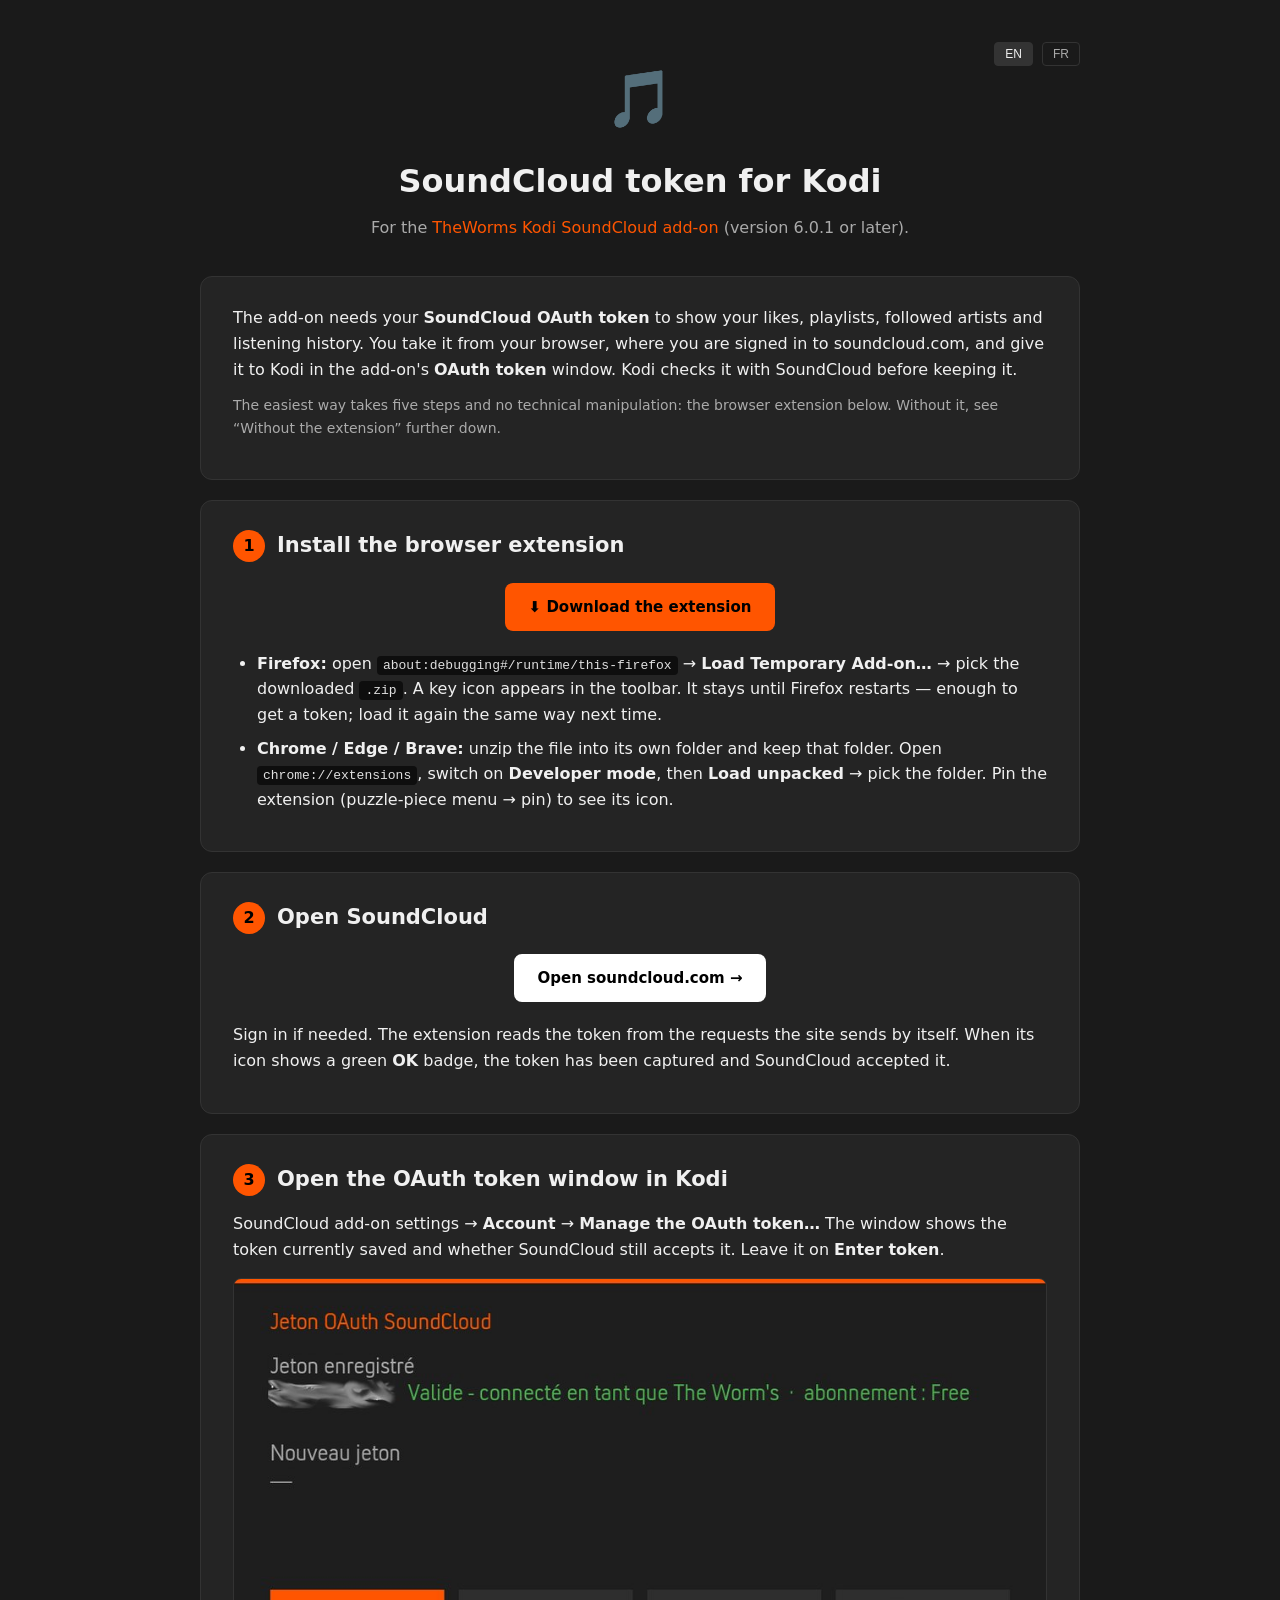
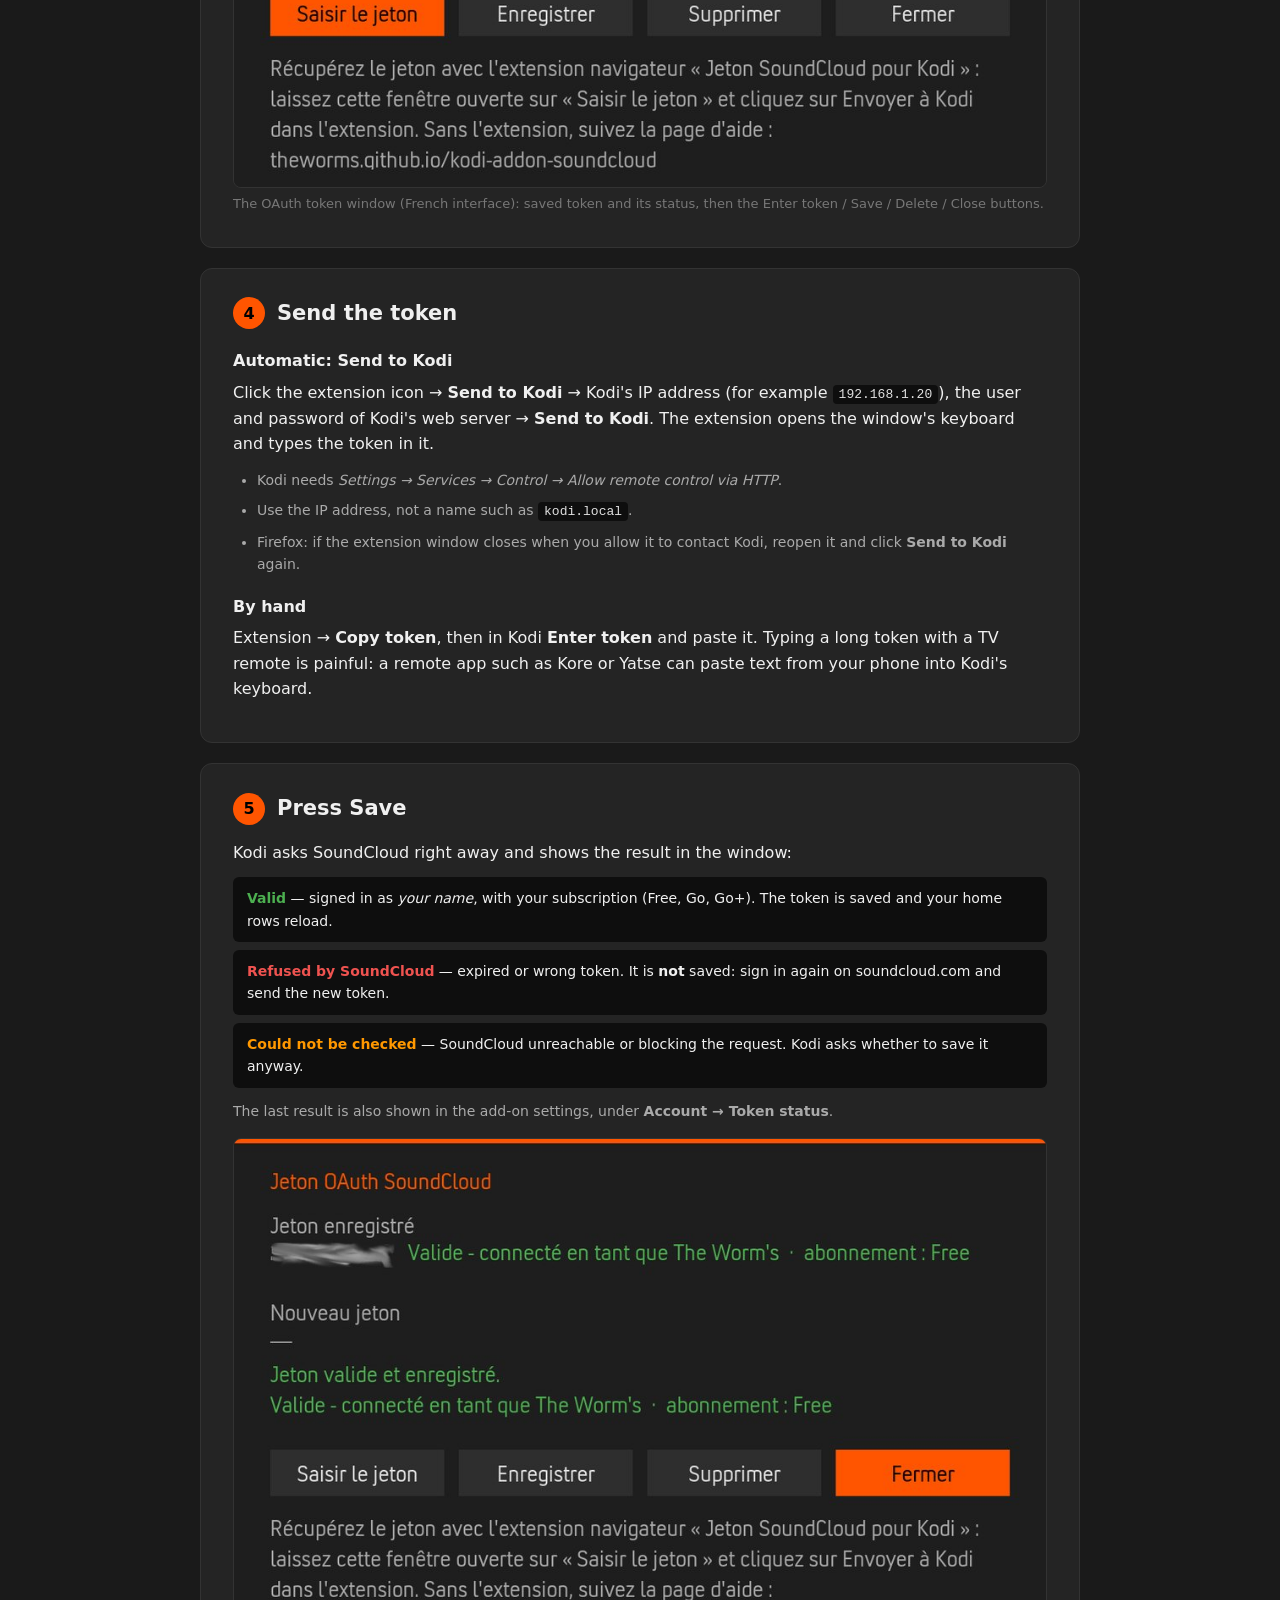
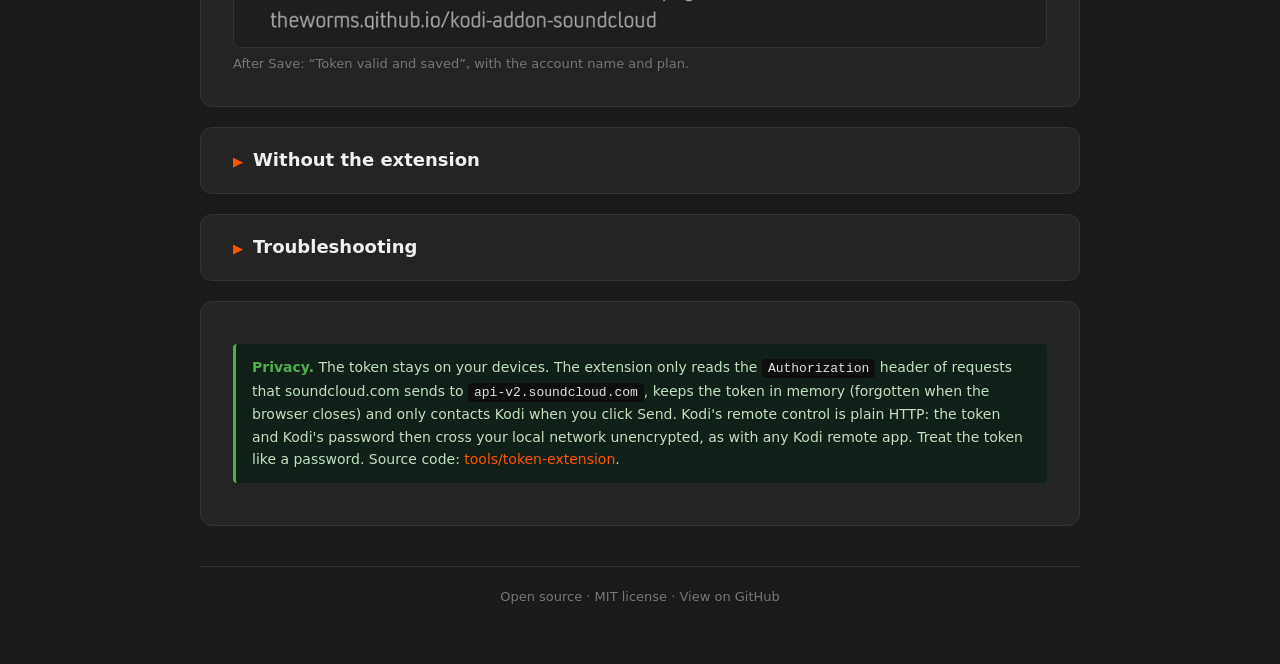
==== commit e2d6f3cd: "6.0.2 : Voir plus et vague en vignettes, rangées qui suivent la file, README réécrit avec captures" ====
--- a/docs/get-token.html
+++ b/docs/get-token.html
@@ -3,7 +3,8 @@
 <head>
 <meta charset="UTF-8">
 <meta name="viewport" content="width=device-width, initial-scale=1.0">
-<title>Get your SoundCloud OAuth token — Kodi addon helper</title>
+<title>SoundCloud token for Kodi</title>
+<meta name="description" content="Get your SoundCloud OAuth token for the TheWorms Kodi SoundCloud add-on: browser extension, OAuth token window, manual method.">
 <style>
 :root {
   --bg: #1a1a1a;
@@ -17,6 +18,7 @@
   --border: #333;
   --success: #4caf50;
   --warning: #ff9800;
+  --error: #ef5350;
 }
 * { box-sizing: border-box; margin: 0; padding: 0; }
 body {
@@ -24,242 +26,290 @@
   background: var(--bg); color: var(--fg); line-height: 1.6; padding: 0 16px;
   min-height: 100vh;
 }
-.container { max-width: 880px; margin: 0 auto; padding: 48px 0; }
-header { text-align: center; margin-bottom: 48px; }
-header .logo { display: inline-block; font-size: 64px; margin-bottom: 16px; }
+.container { max-width: 880px; margin: 0 auto; padding: 40px 0 48px; }
+header { text-align: center; margin-bottom: 36px; }
+header .logo { display: inline-block; font-size: 56px; margin-bottom: 12px; }
 h1 { font-size: 32px; font-weight: 600; margin-bottom: 8px; }
 header p { color: var(--fg-dim); font-size: 16px; }
 section {
-  background: var(--bg-elev); border-radius: 12px; padding: 32px;
-  margin-bottom: 24px; border: 1px solid var(--border);
+  background: var(--bg-elev); border-radius: 12px; padding: 28px 32px;
+  margin-bottom: 20px; border: 1px solid var(--border);
 }
 section h2 {
-  font-size: 22px; margin-bottom: 16px;
+  font-size: 21px; margin-bottom: 14px;
   display: flex; align-items: center; gap: 12px; flex-wrap: wrap;
 }
+section h3 { font-size: 16px; margin: 18px 0 6px; }
 .step-num {
   display: inline-flex; align-items: center; justify-content: center;
   width: 32px; height: 32px; background: var(--accent); color: #000;
   font-weight: 700; border-radius: 50%; font-size: 16px; flex-shrink: 0;
 }
-p { margin-bottom: 12px; color: var(--fg); }
-p.subtle { color: var(--fg-dim); font-size: 14px; }
+p { margin-bottom: 12px; }
+p.subtle, .subtle { color: var(--fg-dim); font-size: 14px; }
 a { color: var(--accent); text-decoration: none; }
 a:hover { color: var(--accent-hover); text-decoration: underline; }
-.btn-soundcloud {
-  display: inline-block; background: #fff; color: #000 !important;
-  padding: 10px 20px; border-radius: 6px; font-weight: 500; margin: 8px 0;
-  text-decoration: none;
-}
-.btn-soundcloud:hover { background: #f0f0f0; text-decoration: none; color: #000 !important; }
-.btn-copy {
+.btn {
   display: inline-flex; align-items: center; gap: 8px;
   background: var(--accent); color: #000 !important;
-  padding: 12px 24px; border: none; border-radius: 8px;
-  font-weight: 700; font-size: 15px; cursor: pointer; font-family: inherit;
-  transition: background 0.15s;
-}
-.btn-copy:hover { background: var(--accent-hover); color: #000 !important; }
-.btn-copy.copied { background: var(--success); color: #fff !important; }
-code, .code-block, .snippet {
+  padding: 12px 24px; border-radius: 8px;
+  font-weight: 700; font-size: 15px; text-decoration: none !important;
+}
+.btn:hover { background: var(--accent-hover); }
+.btn.secondary { background: #fff; }
+.btn.secondary:hover { background: #e8e8e8; }
+.center { text-align: center; margin: 20px 0; display: flex; gap: 12px; justify-content: center; flex-wrap: wrap; }
+code {
   font-family: "SF Mono", Menlo, Consolas, monospace; background: var(--bg-code);
   padding: 2px 6px; border-radius: 4px; font-size: 13px; color: #e0e0e0;
-}
-.snippet {
-  display: block; padding: 16px; border-radius: 8px; margin: 16px 0 12px 0;
-  border: 1px solid var(--border); white-space: pre-wrap; word-break: break-all;
-  max-height: 240px; overflow-y: auto; font-size: 12px; line-height: 1.5;
-  color: #c0e0c0;
+  overflow-wrap: anywhere;
+}
+pre {
+  font-family: "SF Mono", Menlo, Consolas, monospace; background: var(--bg-code);
+  border: 1px solid var(--border); border-radius: 8px; padding: 14px 16px;
+  font-size: 13px; color: #c0e0c0; white-space: pre-wrap; overflow-wrap: anywhere;
+  margin: 10px 0 14px;
 }
 kbd {
   font-family: "SF Mono", Menlo, Consolas, monospace; background: #333;
   color: #fff; padding: 2px 8px; border-radius: 4px; font-size: 12px;
   border: 1px solid #555; box-shadow: 0 1px 0 #000;
 }
-ol { padding-left: 24px; margin: 12px 0; }
-ol li { margin-bottom: 10px; }
-.note {
-  background: #2a1810; border-left: 3px solid var(--warning);
-  padding: 12px 16px; margin: 16px 0; border-radius: 4px;
-  font-size: 14px; color: #ffcc99;
-}
+ol, ul { padding-left: 24px; margin: 10px 0; }
+li { margin-bottom: 8px; }
+.note, .ok-note {
+  padding: 12px 16px; margin: 14px 0; border-radius: 4px; font-size: 14px;
+}
+.note { background: #2a1810; border-left: 3px solid var(--warning); color: #ffcc99; }
 .note strong { color: var(--warning); }
-.success-note {
-  background: #102018; border-left: 3px solid var(--success);
-  padding: 12px 16px; margin: 16px 0; border-radius: 4px;
-  font-size: 14px; color: #c0e0c0;
-}
-.success-note strong { color: var(--success); }
-.fallback { margin-top: 32px; padding-top: 24px; border-top: 1px solid var(--border); }
-.fallback summary {
-  cursor: pointer; font-weight: 500; padding: 8px 0; color: var(--fg-dim);
-  list-style: none;
-}
-.fallback summary::-webkit-details-marker { display: none; }
-.fallback summary::before { content: '\25B6  '; color: var(--accent); font-size: 12px; }
-.fallback[open] summary::before { content: '\25BC  '; }
-.fallback summary:hover { color: var(--fg); }
-.fallback[open] summary { margin-bottom: 16px; }
+.ok-note { background: #102018; border-left: 3px solid var(--success); color: #c0e0c0; }
+.ok-note strong { color: var(--success); }
+.results { display: grid; gap: 8px; margin: 12px 0; }
+.result { padding: 10px 14px; border-radius: 6px; background: var(--bg-code); font-size: 14px; }
+.result b.v { color: var(--success); }
+.result b.r { color: var(--error); }
+.result b.w { color: var(--warning); }
+figure.shot { margin: 16px 0 4px; }
+figure.shot img {
+  display: block; width: 100%; height: auto; border-radius: 8px;
+  border: 1px solid var(--border);
+}
+figure.shot figcaption { color: var(--fg-muted); font-size: 13px; margin-top: 6px; }
+details {
+  background: var(--bg-elev); border: 1px solid var(--border); border-radius: 12px;
+  margin-bottom: 20px; padding: 18px 32px;
+}
+details > summary { cursor: pointer; font-size: 18px; font-weight: 600; list-style: none; }
+details > summary::-webkit-details-marker { display: none; }
+details > summary::before { content: "\25B6"; color: var(--accent); font-size: 13px; margin-right: 10px; }
+details[open] > summary::before { content: "\25BC"; }
+details[open] > summary { margin-bottom: 12px; }
 footer {
-  text-align: center; margin-top: 48px; padding-top: 24px;
+  text-align: center; margin-top: 40px; padding-top: 20px;
   border-top: 1px solid var(--border); color: var(--fg-muted); font-size: 13px;
 }
 footer a { color: var(--fg-muted); }
-.lang-switch { text-align: right; margin-bottom: -16px; }
+.lang-switch { text-align: right; margin-bottom: -12px; }
 .lang-switch button {
   background: transparent; border: 1px solid var(--border); color: var(--fg-dim);
-  padding: 4px 10px; border-radius: 4px; font-size: 12px; cursor: pointer;
-  margin-left: 4px;
-}
-.lang-switch button.active { background: var(--border); color: var(--fg); }
-[data-lang-fr] { display: none; }
-body.lang-fr [data-lang-fr] { display: block; }
-body.lang-fr [data-lang-en] { display: none; }
-body.lang-fr .lang-switch button[data-lang="en"] { background: transparent; color: var(--fg-dim); }
+  padding: 4px 10px; border-radius: 4px; font-size: 12px; cursor: pointer; margin-left: 4px;
+}
+body:not(.lang-fr) .lang-switch button[data-lang="en"],
 body.lang-fr .lang-switch button[data-lang="fr"] { background: var(--border); color: var(--fg); }
-.center { text-align: center; margin: 24px 0; }
+/* Only the inactive language is hidden; the visible one keeps its display. */
+body:not(.lang-fr) [data-lang-fr] { display: none !important; }
+body.lang-fr [data-lang-en] { display: none !important; }
+@media (max-width: 600px) {
+  section, details { padding: 20px 16px; }
+  h1 { font-size: 26px; }
+}
 </style>
 </head>
 <body>
 <div class="container">
 
 <div class="lang-switch">
-  <button data-lang="en" class="active" onclick="document.body.classList.remove('lang-fr')">EN</button>
-  <button data-lang="fr" onclick="document.body.classList.add('lang-fr')">FR</button>
+  <button data-lang="en" onclick="setLang('en')">EN</button>
+  <button data-lang="fr" onclick="setLang('fr')">FR</button>
 </div>
 
 <header>
   <div class="logo">&#127925;</div>
-  <h1 data-lang-en>Get your SoundCloud token</h1>
-  <h1 data-lang-fr>Obtenez votre jeton SoundCloud</h1>
-  <p data-lang-en>For the <a href="https://github.com/TheWorms/kodi-addon-soundcloud">TheWorms Kodi SoundCloud addon</a>.</p>
-  <p data-lang-fr>Pour le <a href="https://github.com/TheWorms/kodi-addon-soundcloud">module SoundCloud Kodi de TheWorms</a>.</p>
+  <h1 data-lang-en>SoundCloud token for Kodi</h1>
+  <h1 data-lang-fr>Jeton SoundCloud pour Kodi</h1>
+  <p data-lang-en>For the <a href="https://github.com/TheWorms/kodi-addon-soundcloud">TheWorms Kodi SoundCloud add-on</a> (version 6.0.1 or later).</p>
+  <p data-lang-fr>Pour l'<a href="https://github.com/TheWorms/kodi-addon-soundcloud">addon SoundCloud Kodi de TheWorms</a> (version 6.0.1 ou plus r&eacute;cente).</p>
 </header>
 
-<div class="note">
-  <strong data-lang-en>Two methods below.</strong>
-  <strong data-lang-fr>Deux m&eacute;thodes ci-dessous.</strong>
-  <span data-lang-en> The console snippet tries to find your token automatically. If it can't (SoundCloud sometimes keeps the token in their internal app state, out of reach for scripts), the manual Network-tab method always works. Both are documented here.</span>
-  <span data-lang-fr> Le code dans la console essaie de trouver votre jeton automatiquement. S'il n'y arrive pas (SoundCloud garde parfois le jeton dans son &eacute;tat interne, hors de port&eacute;e des scripts), la m&eacute;thode manuelle via l'onglet Network fonctionne toujours. Les deux sont document&eacute;es ici.</span>
-</div>
+<section>
+  <p data-lang-en>The add-on needs your <strong>SoundCloud OAuth token</strong> to show your likes, playlists, followed artists and listening history. You take it from your browser, where you are signed in to soundcloud.com, and give it to Kodi in the add-on's <strong>OAuth token</strong> window. Kodi checks it with SoundCloud before keeping it.</p>
+  <p data-lang-fr>L'addon a besoin de votre <strong>jeton OAuth SoundCloud</strong> pour afficher vos J'aime, playlists, abonnements et votre historique d'&eacute;coute. Vous le prenez dans votre navigateur, o&ugrave; vous &ecirc;tes connect&eacute; &agrave; soundcloud.com, et vous le donnez &agrave; Kodi dans la fen&ecirc;tre <strong>Jeton OAuth</strong> de l'addon. Kodi le v&eacute;rifie aupr&egrave;s de SoundCloud avant de le garder.</p>
+  <p class="subtle" data-lang-en>The easiest way takes five steps and no technical manipulation: the browser extension below. Without it, see &ldquo;Without the extension&rdquo; further down.</p>
+  <p class="subtle" data-lang-fr>Le plus simple tient en cinq &eacute;tapes, sans manipulation technique : l'extension navigateur ci-dessous. Sans elle, voyez &laquo;&nbsp;Sans l'extension&nbsp;&raquo; plus bas.</p>
+</section>
 
 <section>
   <h2>
     <span class="step-num">1</span>
-    <span data-lang-en>Go to SoundCloud and sign in</span>
-    <span data-lang-fr>Allez sur SoundCloud et connectez-vous</span>
-  </h2>
-  <p data-lang-en>Open SoundCloud in Chrome or Firefox on your computer and sign in.</p>
-  <p data-lang-fr>Ouvrez SoundCloud dans Chrome ou Firefox sur votre ordinateur et connectez-vous.</p>
+    <span data-lang-en>Install the browser extension</span>
+    <span data-lang-fr>Installez l'extension navigateur</span>
+  </h2>
   <div class="center">
-    <a href="https://soundcloud.com/discover" target="_blank" rel="noopener" class="btn-soundcloud" data-lang-en>Open soundcloud.com &rarr;</a>
-    <a href="https://soundcloud.com/discover" target="_blank" rel="noopener" class="btn-soundcloud" data-lang-fr>Ouvrir soundcloud.com &rarr;</a>
+    <a href="soundcloud-token-extension.zip" class="btn" data-lang-en>&#11015; Download the extension</a>
+    <a href="soundcloud-token-extension.zip" class="btn" data-lang-fr>&#11015; T&eacute;l&eacute;charger l'extension</a>
   </div>
-  <p class="subtle" data-lang-en>Wait a few seconds for the page to fully load. Make sure your avatar appears top-right.</p>
-  <p class="subtle" data-lang-fr>Attendez quelques secondes que la page charge enti&egrave;rement. V&eacute;rifiez que votre avatar appara&icirc;t en haut &agrave; droite.</p>
+  <ul data-lang-en>
+    <li><strong>Firefox:</strong> open <code>about:debugging#/runtime/this-firefox</code> &rarr; <strong>Load Temporary Add-on&hellip;</strong> &rarr; pick the downloaded <code>.zip</code>. A key icon appears in the toolbar. It stays until Firefox restarts &mdash; enough to get a token; load it again the same way next time.</li>
+    <li><strong>Chrome / Edge / Brave:</strong> unzip the file into its own folder and keep that folder. Open <code>chrome://extensions</code>, switch on <strong>Developer mode</strong>, then <strong>Load unpacked</strong> &rarr; pick the folder. Pin the extension (puzzle-piece menu &rarr; pin) to see its icon.</li>
+  </ul>
+  <ul data-lang-fr>
+    <li><strong>Firefox :</strong> ouvrez <code>about:debugging#/runtime/this-firefox</code> &rarr; <strong>Charger un module compl&eacute;mentaire temporaire&hellip;</strong> &rarr; choisissez le <code>.zip</code> t&eacute;l&eacute;charg&eacute;. Une ic&ocirc;ne en forme de cl&eacute; appara&icirc;t dans la barre d'outils. Elle reste install&eacute;e jusqu'au red&eacute;marrage de Firefox &mdash; assez pour r&eacute;cup&eacute;rer un jeton ; rechargez-la de la m&ecirc;me fa&ccedil;on la prochaine fois.</li>
+    <li><strong>Chrome / Edge / Brave :</strong> d&eacute;compressez le fichier dans son propre dossier et gardez ce dossier. Ouvrez <code>chrome://extensions</code>, activez le <strong>Mode d&eacute;veloppeur</strong>, puis <strong>Charger l'extension non empaquet&eacute;e</strong> &rarr; choisissez le dossier. &Eacute;pinglez l'extension (menu en forme de pi&egrave;ce de puzzle &rarr; &eacute;pingler) pour voir son ic&ocirc;ne.</li>
+  </ul>
 </section>
 
 <section>
   <h2>
     <span class="step-num">2</span>
-    <span data-lang-en>Open the browser console</span>
-    <span data-lang-fr>Ouvrez la console du navigateur</span>
-  </h2>
-  <p data-lang-en>Press <kbd>F12</kbd> &mdash; click the <strong>Console</strong> tab.</p>
-  <p data-lang-fr>Appuyez sur <kbd>F12</kbd> &mdash; cliquez sur l'onglet <strong>Console</strong>.</p>
-
-  <div class="note">
-    <strong data-lang-en>Firefox warning about pasting:</strong>
-    <strong data-lang-fr>Avertissement Firefox sur le collage :</strong>
-    <span data-lang-en> on first paste, Firefox shows "Don't paste code here" and asks you to type <code>allow pasting</code>. Type it, press Enter, then paste the snippet. (Chrome shows a similar warning, also need to type <code>allow pasting</code>.)</span>
-    <span data-lang-fr> au premier collage, Firefox affiche un avertissement et vous demande de taper <code>allow pasting</code>. Tapez-le, Entr&eacute;e, puis collez le code. (Chrome affiche le m&ecirc;me avertissement, m&ecirc;me proc&eacute;dure.)</span>
+    <span data-lang-en>Open SoundCloud</span>
+    <span data-lang-fr>Ouvrez SoundCloud</span>
+  </h2>
+  <div class="center">
+    <a href="https://soundcloud.com/you/likes" target="_blank" rel="noopener" class="btn secondary" data-lang-en>Open soundcloud.com &rarr;</a>
+    <a href="https://soundcloud.com/you/likes" target="_blank" rel="noopener" class="btn secondary" data-lang-fr>Ouvrir soundcloud.com &rarr;</a>
   </div>
+  <p data-lang-en>Sign in if needed. The extension reads the token from the requests the site sends by itself. When its icon shows a green <strong>OK</strong> badge, the token has been captured and SoundCloud accepted it.</p>
+  <p data-lang-fr>Connectez-vous si besoin. L'extension lit le jeton dans les requ&ecirc;tes que le site envoie de lui-m&ecirc;me. Quand son ic&ocirc;ne affiche un badge vert <strong>OK</strong>, le jeton est r&eacute;cup&eacute;r&eacute; et SoundCloud l'a accept&eacute;.</p>
 </section>
 
 <section>
   <h2>
     <span class="step-num">3</span>
-    <span data-lang-en>Copy and paste this snippet</span>
-    <span data-lang-fr>Copiez et collez ce code</span>
-  </h2>
-  <p data-lang-en>Click <strong>Copy snippet</strong>, then in the console: paste (<kbd>Ctrl+V</kbd> / <kbd>Cmd+V</kbd>) and press <kbd>Enter</kbd>.</p>
-  <p data-lang-fr>Cliquez sur <strong>Copier le code</strong>, puis dans la console : collez (<kbd>Ctrl+V</kbd> / <kbd>Cmd+V</kbd>) et appuyez sur <kbd>Entr&eacute;e</kbd>.</p>
-
-  <code id="snippet" class="snippet">// snippet will be inserted here</code>
-
-  <div class="center">
-    <button id="copy-btn" class="btn-copy" data-lang-en>&#128203; Copy snippet</button>
-    <button id="copy-btn-fr" class="btn-copy" data-lang-fr>&#128203; Copier le code</button>
+    <span data-lang-en>Open the OAuth token window in Kodi</span>
+    <span data-lang-fr>Ouvrez la fen&ecirc;tre Jeton OAuth dans Kodi</span>
+  </h2>
+  <p data-lang-en>SoundCloud add-on settings &rarr; <strong>Account</strong> &rarr; <strong>Manage the OAuth token&hellip;</strong> The window shows the token currently saved and whether SoundCloud still accepts it. Leave it on <strong>Enter token</strong>.</p>
+  <p data-lang-fr>Param&egrave;tres de l'addon SoundCloud &rarr; <strong>Compte</strong> &rarr; <strong>G&eacute;rer le jeton OAuth&hellip;</strong> La fen&ecirc;tre affiche le jeton actuellement enregistr&eacute; et indique si SoundCloud l'accepte encore. Laissez-la sur <strong>Saisir le jeton</strong>.</p>
+  <figure class="shot">
+    <img src="screenshots/token-window.jpg" width="960" height="600" loading="lazy" alt="Fen&ecirc;tre Jeton OAuth dans Kodi, bouton Saisir le jeton s&eacute;lectionn&eacute; / OAuth token window in Kodi, Enter token selected">
+    <figcaption data-lang-en>The OAuth token window (French interface): saved token and its status, then the Enter token / Save / Delete / Close buttons.</figcaption>
+    <figcaption data-lang-fr>La fen&ecirc;tre Jeton OAuth : jeton enregistr&eacute; et son &eacute;tat, puis les boutons Saisir le jeton / Enregistrer / Supprimer / Fermer.</figcaption>
+  </figure>
+</section>
+
+<section>
+  <h2>
+    <span class="step-num">4</span>
+    <span data-lang-en>Send the token</span>
+    <span data-lang-fr>Envoyez le jeton</span>
+  </h2>
+  <h3 data-lang-en>Automatic: Send to Kodi</h3>
+  <h3 data-lang-fr>Automatique : Envoyer &agrave; Kodi</h3>
+  <p data-lang-en>Click the extension icon &rarr; <strong>Send to Kodi</strong> &rarr; Kodi's IP address (for example <code>192.168.1.20</code>), the user and password of Kodi's web server &rarr; <strong>Send to Kodi</strong>. The extension opens the window's keyboard and types the token in it.</p>
+  <p data-lang-fr>Cliquez sur l'ic&ocirc;ne de l'extension &rarr; <strong>Envoyer &agrave; Kodi</strong> &rarr; adresse IP de Kodi (par exemple <code>192.168.1.20</code>), utilisateur et mot de passe du serveur web de Kodi &rarr; <strong>Envoyer &agrave; Kodi</strong>. L'extension ouvre le clavier de la fen&ecirc;tre et y tape le jeton.</p>
+  <ul class="subtle" data-lang-en>
+    <li>Kodi needs <em>Settings &rarr; Services &rarr; Control &rarr; Allow remote control via HTTP</em>.</li>
+    <li>Use the IP address, not a name such as <code>kodi.local</code>.</li>
+    <li>Firefox: if the extension window closes when you allow it to contact Kodi, reopen it and click <strong>Send to Kodi</strong> again.</li>
+  </ul>
+  <ul class="subtle" data-lang-fr>
+    <li>Kodi doit avoir <em>Param&egrave;tres &rarr; Services &rarr; Contr&ocirc;le &rarr; Autoriser le contr&ocirc;le &agrave; distance via HTTP</em>.</li>
+    <li>Utilisez l'adresse IP, pas un nom comme <code>kodi.local</code>.</li>
+    <li>Firefox : si la fen&ecirc;tre de l'extension se ferme quand vous l'autorisez &agrave; contacter Kodi, rouvrez-la et cliquez de nouveau sur <strong>Envoyer &agrave; Kodi</strong>.</li>
+  </ul>
+  <h3 data-lang-en>By hand</h3>
+  <h3 data-lang-fr>&Agrave; la main</h3>
+  <p data-lang-en>Extension &rarr; <strong>Copy token</strong>, then in Kodi <strong>Enter token</strong> and paste it. Typing a long token with a TV remote is painful: a remote app such as Kore or Yatse can paste text from your phone into Kodi's keyboard.</p>
+  <p data-lang-fr>Extension &rarr; <strong>Copier le jeton</strong>, puis dans Kodi <strong>Saisir le jeton</strong> et collez-le. Taper un long jeton &agrave; la t&eacute;l&eacute;commande est p&eacute;nible : une application comme Kore ou Yatse permet de coller le texte depuis votre t&eacute;l&eacute;phone dans le clavier de Kodi.</p>
+</section>
+
+<section>
+  <h2>
+    <span class="step-num">5</span>
+    <span data-lang-en>Press Save</span>
+    <span data-lang-fr>Appuyez sur Enregistrer</span>
+  </h2>
+  <p data-lang-en>Kodi asks SoundCloud right away and shows the result in the window:</p>
+  <p data-lang-fr>Kodi interroge SoundCloud aussit&ocirc;t et affiche le r&eacute;sultat dans la fen&ecirc;tre :</p>
+  <div class="results" data-lang-en>
+    <div class="result"><b class="v">Valid</b> &mdash; signed in as <em>your name</em>, with your subscription (Free, Go, Go+). The token is saved and your home rows reload.</div>
+    <div class="result"><b class="r">Refused by SoundCloud</b> &mdash; expired or wrong token. It is <strong>not</strong> saved: sign in again on soundcloud.com and send the new token.</div>
+    <div class="result"><b class="w">Could not be checked</b> &mdash; SoundCloud unreachable or blocking the request. Kodi asks whether to save it anyway.</div>
   </div>
-
-  <p data-lang-en><strong>You should see this in the console</strong> (one of the three cases):</p>
-  <p data-lang-fr><strong>Vous devriez voir l'un de ces trois cas dans la console :</strong></p>
+  <div class="results" data-lang-fr>
+    <div class="result"><b class="v">Valide</b> &mdash; connect&eacute; en tant que <em>votre nom</em>, avec votre abonnement (Free, Go, Go+). Le jeton est enregistr&eacute; et vos rang&eacute;es d'accueil se rechargent.</div>
+    <div class="result"><b class="r">Refus&eacute; par SoundCloud</b> &mdash; jeton expir&eacute; ou erron&eacute;. Il n'est <strong>pas</strong> enregistr&eacute; : reconnectez-vous sur soundcloud.com et renvoyez le nouveau jeton.</div>
+    <div class="result"><b class="w">V&eacute;rification impossible</b> &mdash; SoundCloud injoignable ou bloque la requ&ecirc;te. Kodi demande s'il faut l'enregistrer quand m&ecirc;me.</div>
+  </div>
+  <p class="subtle" data-lang-en>The last result is also shown in the add-on settings, under <strong>Account &rarr; Token status</strong>.</p>
+  <p class="subtle" data-lang-fr>Le dernier r&eacute;sultat est aussi affich&eacute; dans les param&egrave;tres de l'addon, sous <strong>Compte &rarr; &Eacute;tat du jeton</strong>.</p>
+  <figure class="shot">
+    <img src="screenshots/token-saved.jpg" width="960" height="600" loading="lazy" alt="Jeton valide et enregistr&eacute; / Token valid and saved">
+    <figcaption data-lang-en>After Save: &ldquo;Token valid and saved&rdquo;, with the account name and plan.</figcaption>
+    <figcaption data-lang-fr>Apr&egrave;s Enregistrer : &laquo;&nbsp;Jeton valide et enregistr&eacute;&nbsp;&raquo;, avec le nom du compte et l'abonnement.</figcaption>
+  </figure>
+</section>
+
+<details>
+  <summary data-lang-en>Without the extension</summary>
+  <summary data-lang-fr>Sans l'extension</summary>
+
+  <h3 data-lang-en>A &mdash; Network tab (most reliable)</h3>
+  <h3 data-lang-fr>A &mdash; Onglet R&eacute;seau (le plus fiable)</h3>
   <ol data-lang-en>
-    <li><strong>Best case</strong> &mdash; a popup appears in the page with your token and a Copy button. Also the token printed in green in the console.</li>
-    <li><strong>OK case</strong> &mdash; no popup, but the console prints <code>[SC] Token found: 2-...</code> in green. Copy from there.</li>
-    <li><strong>Failure case</strong> &mdash; console says <code>[SC] No token found</code>. SoundCloud keeps it out of reach for scripts &mdash; use the manual method below.</li>
+    <li>On soundcloud.com (signed in), press <kbd>F12</kbd> (Mac: <kbd>Cmd+Option+I</kbd>) and open the <strong>Network</strong> tab.</li>
+    <li>Type <code>api-v2</code> in the filter box, reload the page (<kbd>F5</kbd>) and wait a few seconds.</li>
+    <li>Click a <strong>GET</strong> or <strong>POST</strong> request with status <strong>200</strong>, for example <code>me</code> or <code>track_likes</code> (skip <strong>OPTIONS</strong> rows).</li>
+    <li>In <strong>Headers</strong> &rarr; <strong>Request Headers</strong>, find <code>Authorization: OAuth 2-XXXXXX-XXXXXXXX-XXXXXXXX</code> and copy <strong>only what follows</strong> <code>OAuth&nbsp;</code>.</li>
+    <li>In Kodi's OAuth token window: <strong>Enter token</strong>, paste, <strong>Save</strong>.</li>
   </ol>
   <ol data-lang-fr>
-    <li><strong>Meilleur cas</strong> &mdash; une popup appara&icirc;t dans la page avec votre jeton et un bouton Copy. Le jeton est aussi affich&eacute; en vert dans la console.</li>
-    <li><strong>Cas OK</strong> &mdash; pas de popup, mais la console affiche <code>[SC] Token found: 2-...</code> en vert. Copiez depuis l&agrave;.</li>
-    <li><strong>Cas d'&eacute;chec</strong> &mdash; la console affiche <code>[SC] No token found</code>. SoundCloud le cache des scripts &mdash; utilisez la m&eacute;thode manuelle ci-dessous.</li>
+    <li>Sur soundcloud.com (connect&eacute;), appuyez sur <kbd>F12</kbd> (Mac : <kbd>Cmd+Option+I</kbd>) et ouvrez l'onglet <strong>R&eacute;seau</strong>.</li>
+    <li>Tapez <code>api-v2</code> dans le champ de filtre, rechargez la page (<kbd>F5</kbd>) et attendez quelques secondes.</li>
+    <li>Cliquez une requ&ecirc;te <strong>GET</strong> ou <strong>POST</strong> au statut <strong>200</strong>, par exemple <code>me</code> ou <code>track_likes</code> (ignorez les lignes <strong>OPTIONS</strong>).</li>
+    <li>Dans <strong>En-t&ecirc;tes</strong> &rarr; <strong>En-t&ecirc;tes de la requ&ecirc;te</strong>, trouvez <code>Authorization: OAuth 2-XXXXXX-XXXXXXXX-XXXXXXXX</code> et copiez <strong>uniquement ce qui suit</strong> <code>OAuth&nbsp;</code>.</li>
+    <li>Dans la fen&ecirc;tre Jeton OAuth de Kodi : <strong>Saisir le jeton</strong>, collez, <strong>Enregistrer</strong>.</li>
   </ol>
-</section>
-
-<section>
-  <h2>
-    <span class="step-num">4</span>
-    <span data-lang-en>Paste into Kodi</span>
-    <span data-lang-fr>Collez dans Kodi</span>
-  </h2>
-  <p data-lang-en>Kodi &rarr; SoundCloud addon settings &rarr; <code>Account &rarr; OAuth token</code> &rarr; paste. Click <strong>Test OAuth token</strong> to verify.</p>
-  <p data-lang-fr>Kodi &rarr; param&egrave;tres SoundCloud &rarr; <code>Compte &rarr; Jeton OAuth</code> &rarr; collez. Cliquez sur <strong>Tester le jeton</strong> pour v&eacute;rifier.</p>
-
-  <div class="success-note">
-    <strong data-lang-en>Privacy:</strong>
-    <strong data-lang-fr>Confidentialit&eacute; :</strong>
-    <span data-lang-en> the snippet runs entirely in your browser. Token never sent anywhere.</span>
-    <span data-lang-fr> le code s'ex&eacute;cute enti&egrave;rement dans votre navigateur. Le jeton n'est jamais envoy&eacute; quelque part.</span>
-  </div>
-</section>
-
-<section>
-  <h2 data-lang-en>Manual method (always works)</h2>
-  <h2 data-lang-fr>M&eacute;thode manuelle (marche toujours)</h2>
-
-  <p data-lang-en>If the snippet didn't find the token (3rd case above), follow this procedure. It's the same workflow the snippet tries to automate, but done by hand &mdash; and it always works because the browser doesn't hide network headers from you.</p>
-  <p data-lang-fr>Si le code n'a pas trouv&eacute; le jeton (3e cas ci-dessus), suivez cette proc&eacute;dure. C'est le m&ecirc;me workflow que le code essaie d'automatiser, mais &agrave; la main &mdash; et &ccedil;a marche toujours parce que le navigateur ne cache pas les ent&ecirc;tes r&eacute;seau.</p>
-
-  <ol data-lang-en>
-    <li>On soundcloud.com (signed in), press <kbd>F12</kbd>.</li>
-    <li>Click the <strong>Network</strong> tab.</li>
-    <li>In the filter box, type <code>api-v2</code></li>
-    <li>Reload the page with <kbd>F5</kbd>.</li>
-    <li>Wait a few seconds, then click <strong>any</strong> request in the list (e.g. <code>me</code>, <code>featured-tracks</code>, <code>track_likes</code>, etc.).</li>
-    <li>In the panel on the right, look for the <strong>Headers</strong> section.</li>
-    <li>Scroll to find <strong>Request Headers</strong>.</li>
-    <li>Find the line:<br>
-      <code>Authorization: OAuth 2-XXXXXX-XXXXXXXX-XXXXXX</code></li>
-    <li>Copy <strong>only what comes after</strong> <code>OAuth&nbsp;</code> (the token itself, no <code>OAuth</code> prefix, no leading space).</li>
-    <li>Paste into Kodi addon settings &rarr; Account &rarr; OAuth token. Click <strong>Test OAuth token</strong>.</li>
-  </ol>
-
-  <ol data-lang-fr>
-    <li>Sur soundcloud.com (connect&eacute;), appuyez sur <kbd>F12</kbd>.</li>
-    <li>Cliquez sur l'onglet <strong>Network</strong>.</li>
-    <li>Dans le filtre, tapez <code>api-v2</code></li>
-    <li>Rechargez la page avec <kbd>F5</kbd>.</li>
-    <li>Attendez quelques secondes, puis cliquez sur <strong>n'importe quelle</strong> requ&ecirc;te (ex. <code>me</code>, <code>featured-tracks</code>, <code>track_likes</code>, etc.).</li>
-    <li>Dans le panneau de droite, cherchez la section <strong>Headers</strong>.</li>
-    <li>D&eacute;filez jusqu'&agrave; <strong>Request Headers</strong>.</li>
-    <li>Trouvez la ligne :<br>
-      <code>Authorization: OAuth 2-XXXXXX-XXXXXXXX-XXXXXX</code></li>
-    <li>Copiez <strong>uniquement ce qui suit</strong> <code>OAuth&nbsp;</code> (le jeton, sans le mot <code>OAuth</code>, sans espace au d&eacute;but).</li>
-    <li>Collez dans les param&egrave;tres Kodi &rarr; Compte &rarr; Jeton OAuth. Cliquez sur <strong>Tester le jeton</strong>.</li>
-  </ol>
-
-  <p class="subtle" data-lang-en><strong>Common mistake:</strong> don't copy the cookie named <code>oauth_token</code> (Application &rarr; Cookies). It looks similar but is rejected by the API. You want the <code>Authorization</code> request header, not the cookie.</p>
-  <p class="subtle" data-lang-fr><strong>Erreur courante :</strong> ne copiez pas le cookie nomm&eacute; <code>oauth_token</code> (Application &rarr; Cookies). Il ressemble mais est rejet&eacute; par l'API. Vous voulez l'ent&ecirc;te <code>Authorization</code>, pas le cookie.</p>
+
+  <h3 data-lang-en>B &mdash; Cookie</h3>
+  <h3 data-lang-fr>B &mdash; Cookie</h3>
+  <p data-lang-en><kbd>F12</kbd> &rarr; <strong>Storage</strong> (Firefox) or <strong>Application</strong> (Chrome / Edge) &rarr; <strong>Cookies</strong> &rarr; <code>https://soundcloud.com</code> &rarr; copy the value of <code>oauth_token</code>. Depending on how SoundCloud sets up your session, it may be refused: the Save button tells you at once.</p>
+  <p data-lang-fr><kbd>F12</kbd> &rarr; <strong>Stockage</strong> (Firefox) ou <strong>Application</strong> (Chrome / Edge) &rarr; <strong>Cookies</strong> &rarr; <code>https://soundcloud.com</code> &rarr; copiez la valeur de <code>oauth_token</code>. Selon la fa&ccedil;on dont SoundCloud g&egrave;re votre session, elle peut &ecirc;tre refus&eacute;e : le bouton Enregistrer vous le dit aussit&ocirc;t.</p>
+
+  <h3 data-lang-en>C &mdash; Python script (Firefox)</h3>
+  <h3 data-lang-fr>C &mdash; Script Python (Firefox)</h3>
+  <p data-lang-en><a href="https://github.com/TheWorms/kodi-addon-soundcloud/blob/main/scripts/get_soundcloud_token.py">get_soundcloud_token.py</a> reads the <code>oauth_token</code> cookie from your Firefox profile, checks it with SoundCloud, then copies it or types it into Kodi's OAuth token window (open on <strong>Enter token</strong>):</p>
+  <p data-lang-fr><a href="https://github.com/TheWorms/kodi-addon-soundcloud/blob/main/scripts/get_soundcloud_token.py">get_soundcloud_token.py</a> lit le cookie <code>oauth_token</code> dans votre profil Firefox, le v&eacute;rifie aupr&egrave;s de SoundCloud, puis le copie ou le tape dans la fen&ecirc;tre Jeton OAuth de Kodi (ouverte sur <strong>Saisir le jeton</strong>) :</p>
+  <pre>python3 get_soundcloud_token.py                 # copy / copier
+python3 get_soundcloud_token.py --kodi KODI_IP  # send to Kodi / envoyer &agrave; Kodi</pre>
+</details>
+
+<details>
+  <summary data-lang-en>Troubleshooting</summary>
+  <summary data-lang-fr>D&eacute;pannage</summary>
+  <ul data-lang-en>
+    <li><strong>Extension badge &ldquo;!&rdquo;</strong>: SoundCloud refused the token it saw (expired). Sign out and back in on soundcloud.com.</li>
+    <li><strong>Badge &ldquo;?&rdquo;</strong>: token seen but not confirmed yet. Browse soundcloud.com for a few seconds.</li>
+    <li><strong>&ldquo;The OAuth token window is not open&rdquo;</strong>: open it in Kodi (step 3), then click Send again.</li>
+    <li><strong>&ldquo;Select Enter token&rdquo;</strong>: in Kodi's window, move the focus back to <em>Enter token</em>.</li>
+    <li><strong>&ldquo;Cannot reach Kodi&rdquo;</strong>: check the IP address and that remote control via HTTP is enabled; wrong user or password gives a specific message.</li>
+    <li><strong>&ldquo;The keyboard open in Kodi is &hellip;&rdquo;</strong>: another keyboard is on screen; the extension refuses to type the token into anything else than the OAuth token field.</li>
+    <li><strong>Rows still look the same as Trending</strong>: the token is missing or refused &mdash; open the OAuth token window, it shows which.</li>
+  </ul>
+  <ul data-lang-fr>
+    <li><strong>Badge &laquo;&nbsp;!&nbsp;&raquo; sur l'extension</strong> : SoundCloud a refus&eacute; le jeton vu (expir&eacute;). D&eacute;connectez-vous puis reconnectez-vous sur soundcloud.com.</li>
+    <li><strong>Badge &laquo;&nbsp;?&nbsp;&raquo;</strong> : jeton vu mais pas encore confirm&eacute;. Naviguez quelques secondes sur soundcloud.com.</li>
+    <li><strong>&laquo;&nbsp;La fen&ecirc;tre du jeton OAuth n'est pas ouverte&nbsp;&raquo;</strong> : ouvrez-la dans Kodi (&eacute;tape 3), puis renvoyez.</li>
+    <li><strong>&laquo;&nbsp;Placez-vous sur Saisir le jeton&nbsp;&raquo;</strong> : dans la fen&ecirc;tre de Kodi, remettez le focus sur <em>Saisir le jeton</em>.</li>
+    <li><strong>&laquo;&nbsp;Kodi injoignable&nbsp;&raquo;</strong> : v&eacute;rifiez l'adresse IP et que le contr&ocirc;le &agrave; distance via HTTP est activ&eacute; ; un mauvais utilisateur ou mot de passe donne un message sp&eacute;cifique.</li>
+    <li><strong>&laquo;&nbsp;Le clavier ouvert dans Kodi est &hellip;&nbsp;&raquo;</strong> : un autre clavier est &agrave; l'&eacute;cran ; l'extension refuse de taper le jeton ailleurs que dans le champ Jeton OAuth.</li>
+    <li><strong>Les rang&eacute;es ressemblent toutes aux Tendances</strong> : le jeton manque ou est refus&eacute; &mdash; ouvrez la fen&ecirc;tre Jeton OAuth, elle indique lequel des deux.</li>
+  </ul>
+</details>
+
+<section>
+  <div class="ok-note" data-lang-en><strong>Privacy.</strong> The token stays on your devices. The extension only reads the <code>Authorization</code> header of requests that soundcloud.com sends to <code>api-v2.soundcloud.com</code>, keeps the token in memory (forgotten when the browser closes) and only contacts Kodi when you click Send. Kodi's remote control is plain HTTP: the token and Kodi's password then cross your local network unencrypted, as with any Kodi remote app. Treat the token like a password. Source code: <a href="https://github.com/TheWorms/kodi-addon-soundcloud/tree/main/tools/token-extension">tools/token-extension</a>.</div>
+  <div class="ok-note" data-lang-fr><strong>Confidentialit&eacute;.</strong> Le jeton reste sur vos appareils. L'extension lit uniquement l'en-t&ecirc;te <code>Authorization</code> des requ&ecirc;tes que soundcloud.com envoie &agrave; <code>api-v2.soundcloud.com</code>, garde le jeton en m&eacute;moire (oubli&eacute; &agrave; la fermeture du navigateur) et ne contacte Kodi que quand vous cliquez sur Envoyer. Le contr&ocirc;le &agrave; distance de Kodi est en HTTP simple : le jeton et le mot de passe de Kodi passent alors en clair sur votre r&eacute;seau local, comme avec toute application de t&eacute;l&eacute;commande Kodi. Traitez le jeton comme un mot de passe. Code source : <a href="https://github.com/TheWorms/kodi-addon-soundcloud/tree/main/tools/token-extension">tools/token-extension</a>.</div>
 </section>
 
 <footer>
@@ -268,218 +318,15 @@
 </footer>
 
 </div>
-
 <script>
-/*
- * The console snippet. Multi-strategy token discovery:
- *  1. Search cookies for a SoundCloud-format token (X-XXXXX-XXXXX-XXXXX)
- *  2. Search localStorage values for the same pattern
- *  3. Search sessionStorage values for the same pattern
- *  4. As a last resort, hook fetch + XHR (rarely works because
- *     SoundCloud cached fetch at startup) and trigger a /me call
- *
- * Verbose console output at every step so the user can see exactly what's
- * happening, even if the popup fails for some reason.
- */
-function snippetFn() {
-  var STYLE_TITLE = 'background:#ff5500;color:#000;padding:4px 8px;font-weight:bold;font-size:13px;';
-  var STYLE_OK = 'color:#4caf50;font-weight:bold;font-family:monospace;font-size:13px;';
-  var STYLE_WARN = 'color:#ff9800;font-weight:bold;';
-  var STYLE_INFO = 'color:#aaa;';
-  var TOKEN_RE = /\b[12]-\d+-\d+-[A-Za-z0-9_-]+/;
-  console.log('%c[SC] Token search starting...', STYLE_TITLE);
-
-  var found = null;
-  var source = null;
-
-  // 1) Cookies
-  try {
-    var cookieMatch = (document.cookie || '').match(TOKEN_RE);
-    if (cookieMatch) { found = cookieMatch[0]; source = 'cookie'; }
-    console.log('%c[SC] Step 1/4 cookies: ' + (found ? 'HIT' : 'miss'), STYLE_INFO);
-  } catch (e) { console.log('[SC] cookie scan error:', e); }
-
-  // 2) localStorage
-  if (!found) {
-    try {
-      for (var i = 0; i < localStorage.length; i++) {
-        var k = localStorage.key(i);
-        var v = localStorage.getItem(k);
-        if (typeof v === 'string') {
-          var m = v.match(TOKEN_RE);
-          if (m) { found = m[0]; source = 'localStorage[' + k + ']'; break; }
-        }
-      }
-      console.log('%c[SC] Step 2/4 localStorage (' + localStorage.length + ' keys): ' + (found ? 'HIT' : 'miss'), STYLE_INFO);
-    } catch (e) { console.log('[SC] localStorage scan error:', e); }
-  }
-
-  // 3) sessionStorage
-  if (!found) {
-    try {
-      for (var j = 0; j < sessionStorage.length; j++) {
-        var k2 = sessionStorage.key(j);
-        var v2 = sessionStorage.getItem(k2);
-        if (typeof v2 === 'string') {
-          var m2 = v2.match(TOKEN_RE);
-          if (m2) { found = m2[0]; source = 'sessionStorage[' + k2 + ']'; break; }
-        }
-      }
-      console.log('%c[SC] Step 3/4 sessionStorage (' + sessionStorage.length + ' keys): ' + (found ? 'HIT' : 'miss'), STYLE_INFO);
-    } catch (e) { console.log('[SC] sessionStorage scan error:', e); }
-  }
-
-  // If found, show it now
-  if (found) {
-    console.log('%c[SC] Token found: ' + found, STYLE_OK);
-    console.log('%c[SC] Source: ' + source, STYLE_INFO);
-    showResult(found, source);
-    return;
-  }
-
-  // 4) Last resort: hook fetch/XHR and trigger an authenticated call
-  console.log('%c[SC] Step 4/4 hooking fetch+XHR and triggering /me...', STYLE_INFO);
-  var _t = null;
-  var _of = window.fetch;
-  var _ox = window.XMLHttpRequest.prototype.setRequestHeader;
-  function tryHeader(v) {
-    if (typeof v !== 'string') return;
-    var m = v.match(TOKEN_RE);
-    if (m && !_t) _t = m[0];
-  }
-  try {
-    window.fetch = function() {
-      try {
-        var a = arguments;
-        if (a[1] && a[1].headers) {
-          var h = a[1].headers;
-          if (h instanceof Headers) tryHeader(h.get('Authorization'));
-          else if (typeof h === 'object') tryHeader(h.Authorization || h.authorization);
-        }
-      } catch (e) {}
-      return _of.apply(this, arguments);
-    };
-    window.XMLHttpRequest.prototype.setRequestHeader = function(n, v) {
-      try { if (n && n.toLowerCase() === 'authorization') tryHeader(v); } catch (e) {}
-      return _ox.apply(this, arguments);
-    };
-  } catch (e) {}
-
-  // Force-trigger
-  try { fetch('https://api-v2.soundcloud.com/me/track_likes?limit=1', {credentials: 'include'}).catch(function(){}); } catch (e) {}
-
-  setTimeout(function() {
-    if (_t) {
-      console.log('%c[SC] Token found via hook: ' + _t, STYLE_OK);
-      console.log('%c[SC] Source: hooked fetch/XHR', STYLE_INFO);
-      showResult(_t, 'hooked fetch/XHR');
-    } else {
-      console.log('%c[SC] No token found in cookies/storage and hook did not catch any.', STYLE_WARN);
-      console.log('%c[SC] Use the manual Network tab method described on the helper page.', STYLE_WARN);
-      alert('SoundCloud token not found automatically.\n\nSoundCloud keeps the token in their app state, out of reach for scripts.\n\nPlease use the manual method:\n1. F12 > Network tab\n2. Filter: api-v2\n3. Reload page (F5)\n4. Click any request\n5. Request Headers > Authorization: OAuth XXX\n6. Copy the part after "OAuth "');
-    }
-  }, 1500);
-
-  function showResult(token, src) {
-    if (token && token.indexOf('OAuth ') === 0) token = token.substring(6);
-    try {
-      var ov = document.createElement('div');
-      ov.style.cssText = 'position:fixed;top:0;left:0;width:100%;height:100%;background:rgba(0,0,0,0.85);z-index:2147483647;display:flex;align-items:center;justify-content:center;font-family:system-ui,-apple-system,sans-serif;';
-      var pn = document.createElement('div');
-      pn.style.cssText = 'background:#242424;color:#f0f0f0;padding:32px;border-radius:12px;max-width:560px;width:90%;box-shadow:0 20px 60px rgba(0,0,0,0.5);border:1px solid #333;';
-      var tt = document.createElement('h2');
-      tt.textContent = 'SoundCloud token found';
-      tt.style.cssText = 'font-size:20px;margin:0 0 16px 0;color:#ff5500;font-weight:600;';
-      pn.appendChild(tt);
-      var ds = document.createElement('p');
-      ds.textContent = 'Source: ' + (src || 'unknown') + '. Copy and paste into Kodi (Account > OAuth token):';
-      ds.style.cssText = 'margin:0 0 12px 0;color:#aaa;font-size:13px;';
-      pn.appendChild(ds);
-      var ta = document.createElement('textarea');
-      ta.readOnly = true;
-      ta.value = token;
-      ta.style.cssText = 'width:100%;font-family:monospace;font-size:13px;padding:12px;background:#0e0e0e;color:#f0f0f0;border:1px solid #444;border-radius:6px;resize:none;height:80px;word-break:break-all;box-sizing:border-box;';
-      pn.appendChild(ta);
-      var br = document.createElement('div');
-      br.style.cssText = 'display:flex;gap:8px;margin-top:16px;';
-      var cb = document.createElement('button');
-      cb.textContent = 'Copy to clipboard';
-      cb.style.cssText = 'flex:1;background:#ff5500;color:#000;border:0;padding:12px;border-radius:6px;font-weight:600;cursor:pointer;font-size:14px;';
-      cb.onclick = function() {
-        ta.select();
-        try {
-          document.execCommand('copy');
-          if (navigator.clipboard) navigator.clipboard.writeText(token).catch(function(){});
-          cb.textContent = 'Copied!';
-          cb.style.background = '#4caf50';
-        } catch (e) { cb.textContent = 'Select manually'; }
-      };
-      br.appendChild(cb);
-      var xb = document.createElement('button');
-      xb.textContent = 'Close';
-      xb.style.cssText = 'flex:0 0 100px;background:transparent;color:#aaa;border:1px solid #444;padding:12px;border-radius:6px;cursor:pointer;font-size:14px;';
-      xb.onclick = function() { ov.remove(); };
-      br.appendChild(xb);
-      pn.appendChild(br);
-      ov.appendChild(pn);
-      ov.onclick = function(e) { if (e.target === ov) ov.remove(); };
-      document.body.appendChild(ov);
-      setTimeout(function() { ta.select(); }, 50);
-    } catch (e) {
-      console.log('[SC] popup failed, falling back to alert', e);
-      alert('SoundCloud token (source: ' + src + '):\n\n' + token + '\n\nCopy it into Kodi addon settings.');
-    }
-  }
-}
-
-(function() {
-  var src = '(' + snippetFn.toString() + ')();';
-  src = src.replace(/\/\*[\s\S]*?\*\//g, '');
-  src = src.replace(/\/\/[^\n]*/g, '');
-  src = src.replace(/\s+/g, ' ').trim();
-
-  var sn = document.getElementById('snippet');
-  if (sn) sn.textContent = src;
-
-  function copyHandler(btn) {
-    return function() {
-      function flash(text) {
-        btn.classList.add('copied');
-        var old = btn.textContent;
-        btn.textContent = text;
-        setTimeout(function() { btn.classList.remove('copied'); btn.textContent = old; }, 2000);
-      }
-      try {
-        if (navigator.clipboard && window.isSecureContext) {
-          navigator.clipboard.writeText(src).then(function() { flash('\u2713 Copied!'); }).catch(function(){fallback();});
-          return;
-        }
-      } catch (e) {}
-      fallback();
-      function fallback() {
-        var ta = document.createElement('textarea');
-        ta.value = src;
-        ta.style.cssText = 'position:fixed;left:-9999px;top:-9999px;';
-        document.body.appendChild(ta);
-        ta.select();
-        try { document.execCommand('copy'); flash('\u2713 Copied!'); }
-        catch (e) { alert('Copy failed. Select the code manually and copy.'); }
-        document.body.removeChild(ta);
-      }
-    };
-  }
-  var b1 = document.getElementById('copy-btn');
-  var b2 = document.getElementById('copy-btn-fr');
-  if (b1) b1.addEventListener('click', copyHandler(b1));
-  if (b2) b2.addEventListener('click', copyHandler(b2));
-})();
-
-if (navigator.language && navigator.language.toLowerCase().startsWith('fr')) {
-  document.body.classList.add('lang-fr');
-  document.querySelectorAll('.lang-switch button').forEach(function(b) {
-    b.classList.remove('active');
-    if (b.dataset.lang === 'fr') b.classList.add('active');
-  });
+function setLang(lang) {
+  var fr = lang === 'fr';
+  document.body.classList.toggle('lang-fr', fr);
+  document.documentElement.lang = fr ? 'fr' : 'en';
+  document.title = fr ? 'Jeton SoundCloud pour Kodi' : 'SoundCloud token for Kodi';
+}
+if (navigator.language && navigator.language.toLowerCase().indexOf('fr') === 0) {
+  setLang('fr');
 }
 </script>
 </body>
